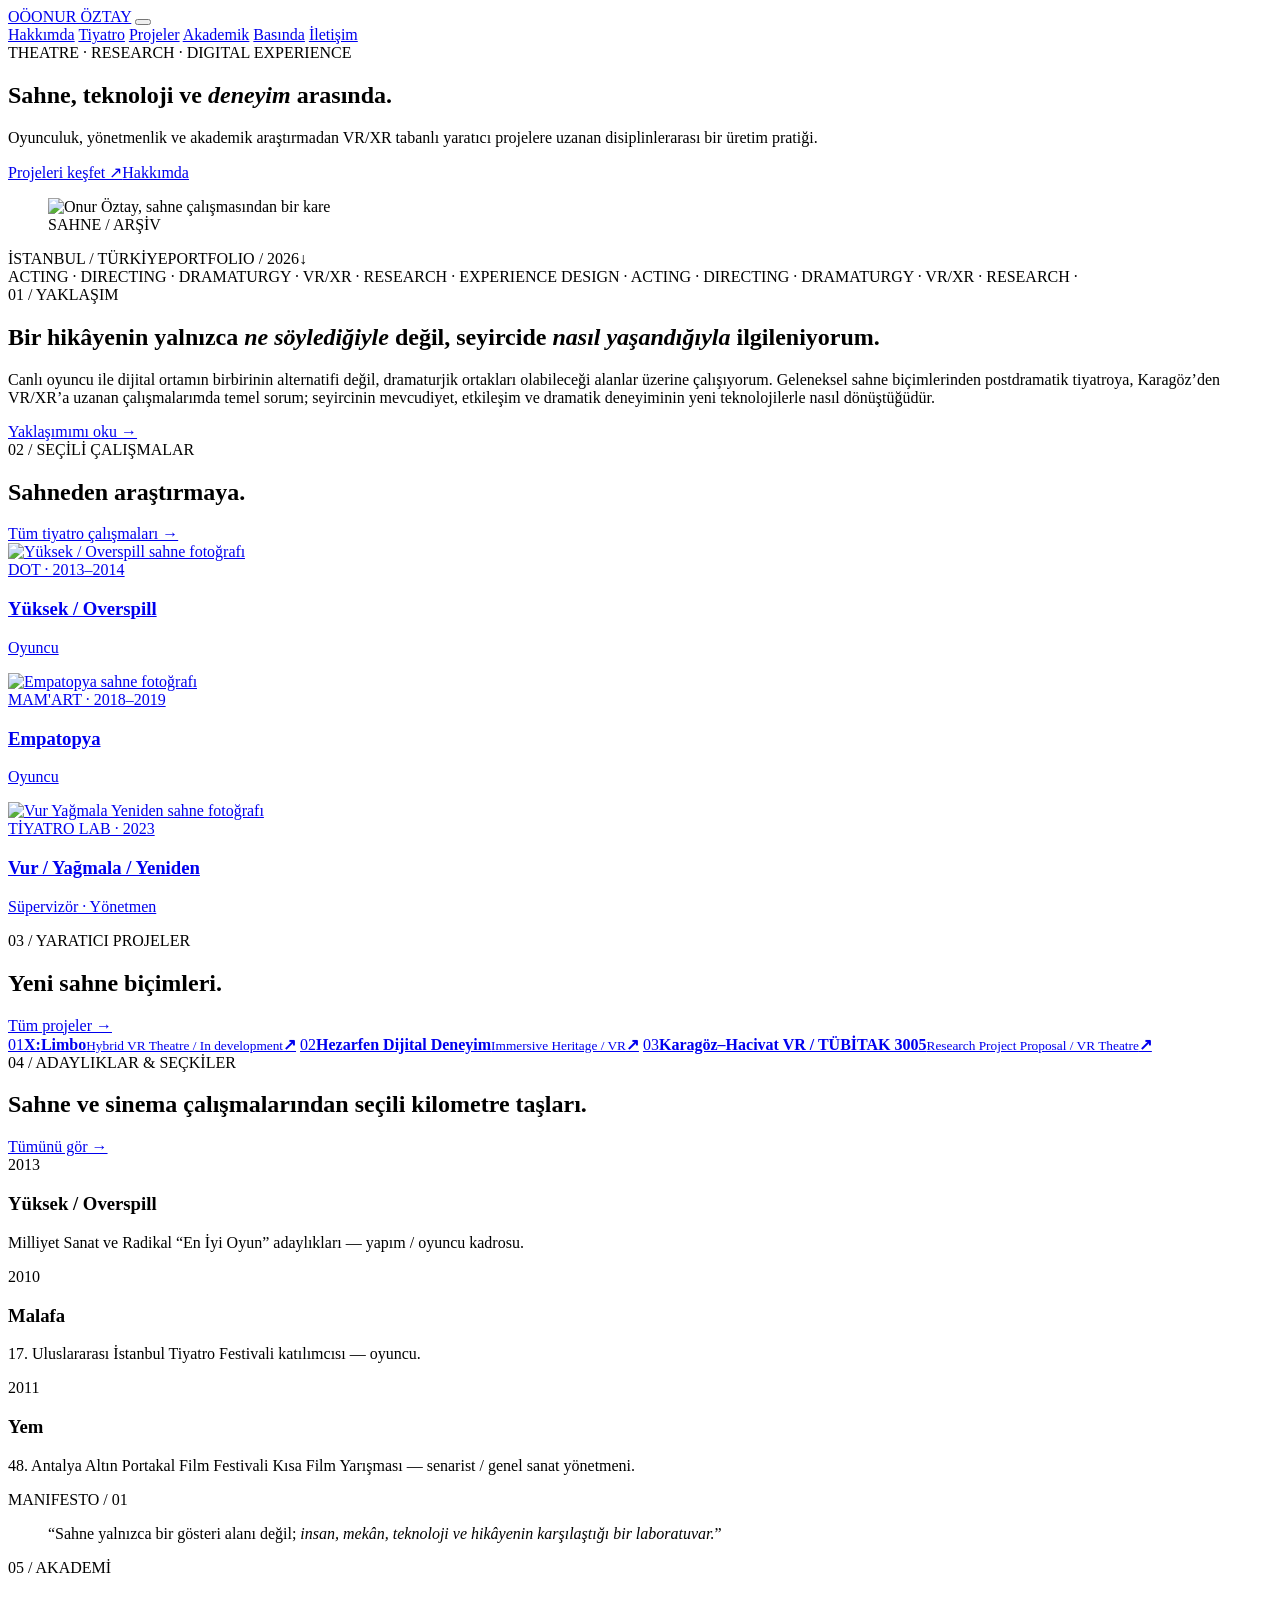
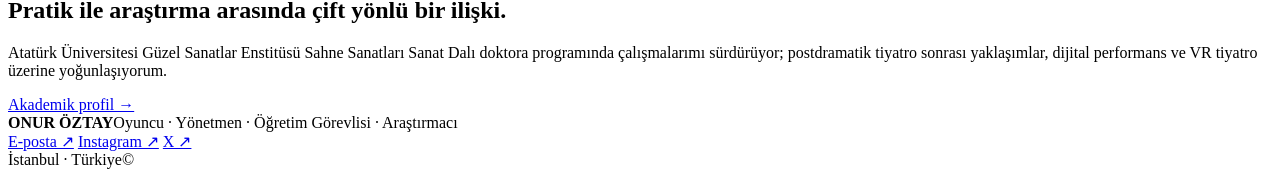
==== index.html @ 872f4f65 "Add files via upload" ====
<!doctype html>
<html lang="tr">
<head>
<meta charset="utf-8">
<meta name="viewport" content="width=device-width,initial-scale=1">
<meta name="theme-color" content="#11110f">
<meta name="author" content="Onur Öztay">
<link rel="icon" href="assets/favicon.svg" type="image/svg+xml">
<link rel="stylesheet" href="assets/styles.css">

<title>Onur Öztay | Tiyatro, Araştırma ve Dijital Deneyim</title>
<meta name="description" content="Oyuncu, yönetmen ve araştırmacı Onur Öztay’ın tiyatro, akademik araştırma, VR/XR ve dijital deneyim çalışmalarından oluşan kişisel portfolyosu.">

<link rel="canonical" href="https://onuroztay.com/">
<meta name="robots" content="index,follow,max-image-preview:large">
<meta property="og:title" content="Onur Öztay | Tiyatro, Araştırma ve Dijital Deneyim">
<meta property="og:description" content="Oyuncu, yönetmen ve araştırmacı Onur Öztay’ın tiyatro, akademik araştırma, VR/XR ve dijital deneyim çalışmalarından oluşan kişisel portfolyosu.">
<meta property="og:type" content="website">
<meta property="og:url" content="https://onuroztay.com/">
<meta property="og:site_name" content="Onur Öztay">
<meta property="og:locale" content="tr_TR">
<meta name="twitter:card" content="summary">
<meta name="twitter:title" content="Onur Öztay | Tiyatro, Araştırma ve Dijital Deneyim">
<meta name="twitter:description" content="Oyuncu, yönetmen ve araştırmacı Onur Öztay’ın tiyatro, akademik araştırma, VR/XR ve dijital deneyim çalışmalarından oluşan kişisel portfolyosu.">
<script type="application/ld+json">{"@context":"https://schema.org","@type":"Person","name":"Onur Öztay","url":"https://onuroztay.com/","jobTitle":["Oyuncu","Yönetmen","Öğretim Görevlisi","Araştırmacı"],"sameAs":["https://www.instagram.com/onur.oztay/","https://x.com/onuroztay"],"knowsAbout":["Tiyatro","Oyunculuk","Yönetmenlik","Dramaturji","VR/XR","Dijital deneyim","Performans araştırmaları"]}</script>
</head>
<body data-page="home">
<div class="noise" aria-hidden="true"></div>
<header class="site-header">
  <a class="brand" href="index.html"><span class="brand-disc">OÖ</span><span>ONUR ÖZTAY</span></a>
  <button class="menu-toggle" aria-label="Menüyü aç/kapat" aria-expanded="false"><span></span><span></span></button>
  <nav class="site-nav" aria-label="Ana menü">
    <a href="about.html">Hakkımda</a>
    <a href="theatre.html">Tiyatro</a>
    <a href="projects.html">Projeler</a>
    <a href="academic.html">Akademik</a>
    <a href="press.html">Basında</a>
    <a href="contact.html">İletişim</a>
  </nav>
</header>

<main>
<section class="hero hero-photo">
  <div class="hero-copy">
    <div class="eyebrow">THEATRE · RESEARCH · DIGITAL EXPERIENCE</div>
    <h1>Sahne, teknoloji ve <em>deneyim</em> arasında.</h1>
    <p class="lead">Oyunculuk, yönetmenlik ve akademik araştırmadan VR/XR tabanlı yaratıcı projelere uzanan disiplinlerarası bir üretim pratiği.</p>
    <div class="actions"><a class="button primary" href="projects.html">Projeleri keşfet ↗</a><a class="button ghost" href="about.html">Hakkımda</a></div>
  </div>
  <figure class="hero-portrait">
    <img src="assets/images/portrait-stage.jpg" alt="Onur Öztay, sahne çalışmasından bir kare">
    <figcaption>SAHNE / ARŞİV</figcaption>
  </figure>
  <div class="hero-foot"><span>İSTANBUL / TÜRKİYE</span><span>PORTFOLIO / 2026</span><span>↓</span></div>
</section>

<section class="ticker"><div>ACTING · DIRECTING · DRAMATURGY · VR/XR · RESEARCH · EXPERIENCE DESIGN · ACTING · DIRECTING · DRAMATURGY · VR/XR · RESEARCH ·</div></section>

<section class="section">
  <div class="section-index">01 / YAKLAŞIM</div>
  <div class="split">
    <h2>Bir hikâyenin yalnızca <em>ne söylediğiyle</em> değil, seyircide <em>nasıl yaşandığıyla</em> ilgileniyorum.</h2>
    <div class="copy">
      <p>Canlı oyuncu ile dijital ortamın birbirinin alternatifi değil, dramaturjik ortakları olabileceği alanlar üzerine çalışıyorum. Geleneksel sahne biçimlerinden postdramatik tiyatroya, Karagöz’den VR/XR’a uzanan çalışmalarımda temel sorum; seyircinin mevcudiyet, etkileşim ve dramatik deneyiminin yeni teknolojilerle nasıl dönüştüğüdür.</p>
      <a class="text-link" href="about.html#yaklasim">Yaklaşımımı oku →</a>
    </div>
  </div>
</section>

<section class="section dark-band">
  <div class="section-head">
    <div><span class="section-index">02 / SEÇİLİ ÇALIŞMALAR</span><h2>Sahneden araştırmaya.</h2></div>
    <a class="text-link" href="theatre.html">Tüm tiyatro çalışmaları →</a>
  </div>
  <div class="work-grid">
    <a class="work-card large" href="theatre.html#yuksek">
      <img src="assets/images/yuksek-stage.jpg" alt="Yüksek / Overspill sahne fotoğrafı">
      <div class="work-overlay"><span>DOT · 2013–2014</span><h3>Yüksek / Overspill</h3><p>Oyuncu</p></div>
    </a>
    <a class="work-card" href="theatre.html#empatopya">
      <img src="assets/images/empatopya-stage.jpg" alt="Empatopya sahne fotoğrafı">
      <div class="work-overlay"><span>MAM'ART · 2018–2019</span><h3>Empatopya</h3><p>Oyuncu</p></div>
    </a>
    <a class="work-card" href="theatre.html#yonetmenlik">
      <img src="assets/images/vur-yagmala.jpg" alt="Vur Yağmala Yeniden sahne fotoğrafı">
      <div class="work-overlay"><span>TİYATRO LAB · 2023</span><h3>Vur / Yağmala / Yeniden</h3><p>Süpervizör · Yönetmen</p></div>
    </a>
  </div>
</section>

<section class="section projects-preview">
  <div class="section-head">
    <div><span class="section-index">03 / YARATICI PROJELER</span><h2>Yeni sahne biçimleri.</h2></div>
    <a class="text-link" href="projects.html">Tüm projeler →</a>
  </div>
  <div class="project-strips">
    <a href="project.html?id=xlimbo"><span>01</span><strong>X:Limbo</strong><small>Hybrid VR Theatre / In development</small><b>↗</b></a>
    <a href="project.html?id=hezarfen"><span>02</span><strong>Hezarfen Dijital Deneyim</strong><small>Immersive Heritage / VR</small><b>↗</b></a>
    <a href="project.html?id=karagoz3005"><span>03</span><strong>Karagöz–Hacivat VR / TÜBİTAK 3005</strong><small>Research Project Proposal / VR Theatre</small><b>↗</b></a>
  </div>
</section>

<section class="section light">
  <div class="section-head">
    <div><span class="section-index">04 / ADAYLIKLAR & SEÇKİLER</span><h2>Sahne ve sinema çalışmalarından seçili kilometre taşları.</h2></div>
    <a class="text-link" href="theatre.html#adayliklar">Tümünü gör →</a>
  </div>
  <div class="milestone-grid">
    <article><span>2013</span><h3>Yüksek / Overspill</h3><p>Milliyet Sanat ve Radikal “En İyi Oyun” adaylıkları — yapım / oyuncu kadrosu.</p></article>
    <article><span>2010</span><h3>Malafa</h3><p>17. Uluslararası İstanbul Tiyatro Festivali katılımcısı — oyuncu.</p></article>
    <article><span>2011</span><h3>Yem</h3><p>48. Antalya Altın Portakal Film Festivali Kısa Film Yarışması — senarist / genel sanat yönetmeni.</p></article>
  </div>
</section>
<section class="statement"><span>MANIFESTO / 01</span><blockquote>“Sahne yalnızca bir gösteri alanı değil; <em>insan, mekân, teknoloji ve hikâyenin karşılaştığı bir laboratuvar.</em>”</blockquote></section>

<section class="section">
  <div class="section-index">05 / AKADEMİ</div>
  <div class="split">
    <h2>Pratik ile araştırma arasında çift yönlü bir ilişki.</h2>
    <div class="copy">
      <p>Atatürk Üniversitesi Güzel Sanatlar Enstitüsü Sahne Sanatları Sanat Dalı doktora programında çalışmalarımı sürdürüyor; postdramatik tiyatro sonrası yaklaşımlar, dijital performans ve VR tiyatro üzerine yoğunlaşıyorum.</p>
      <a class="text-link" href="academic.html">Akademik profil →</a>
    </div>
  </div>
</section>
</main>
<footer class="site-footer">
  <div><strong>ONUR ÖZTAY</strong><span>Oyuncu · Yönetmen · Öğretim Görevlisi · Araştırmacı</span></div>
  <div class="footer-social">
    <a href="mailto:onur.oztay@yahoo.com">E-posta ↗</a>
    <a href="https://www.instagram.com/onur.oztay" target="_blank" rel="noopener">Instagram ↗</a>
    <a href="https://x.com/onuroztay" target="_blank" rel="noopener">X ↗</a>
  </div>
  <div class="footer-meta"><span>İstanbul · Türkiye</span><span>© <span data-year></span></span></div>
</footer>
<script src="assets/app.js"></script>

</body></html>
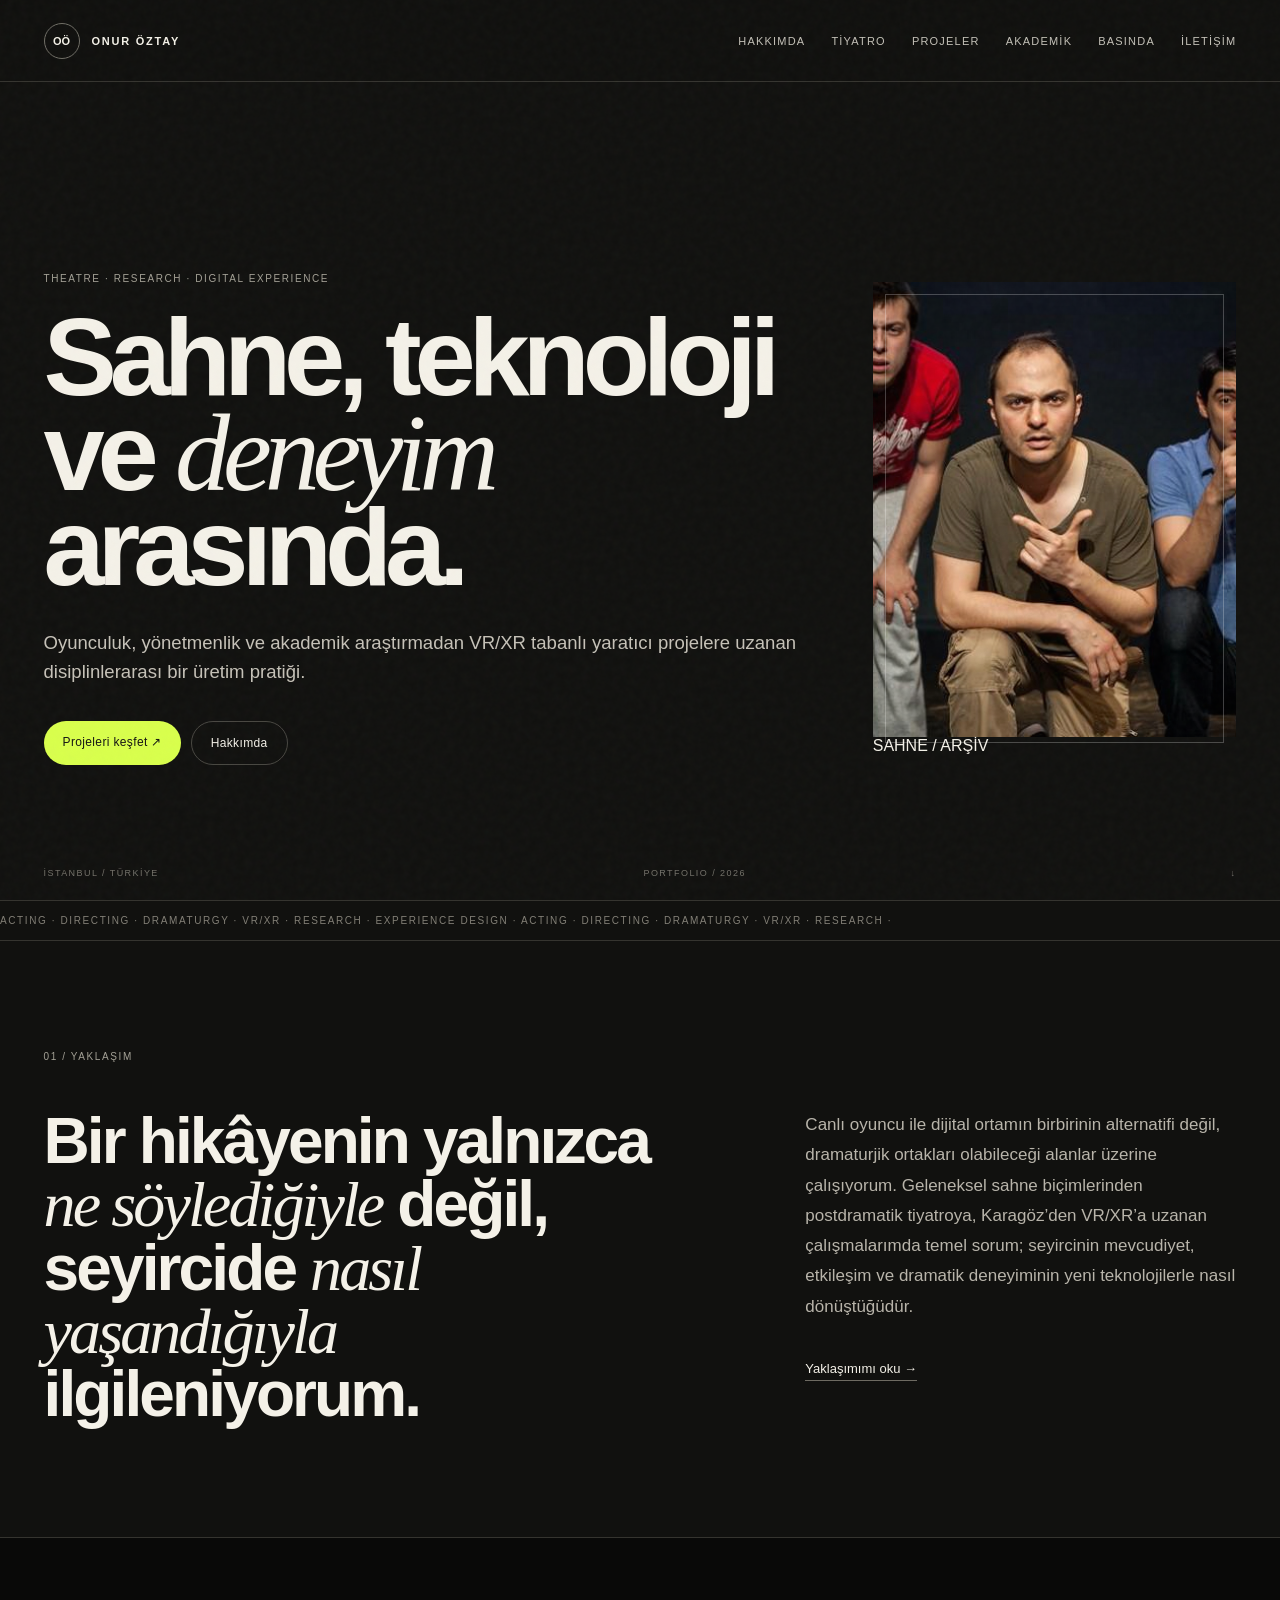
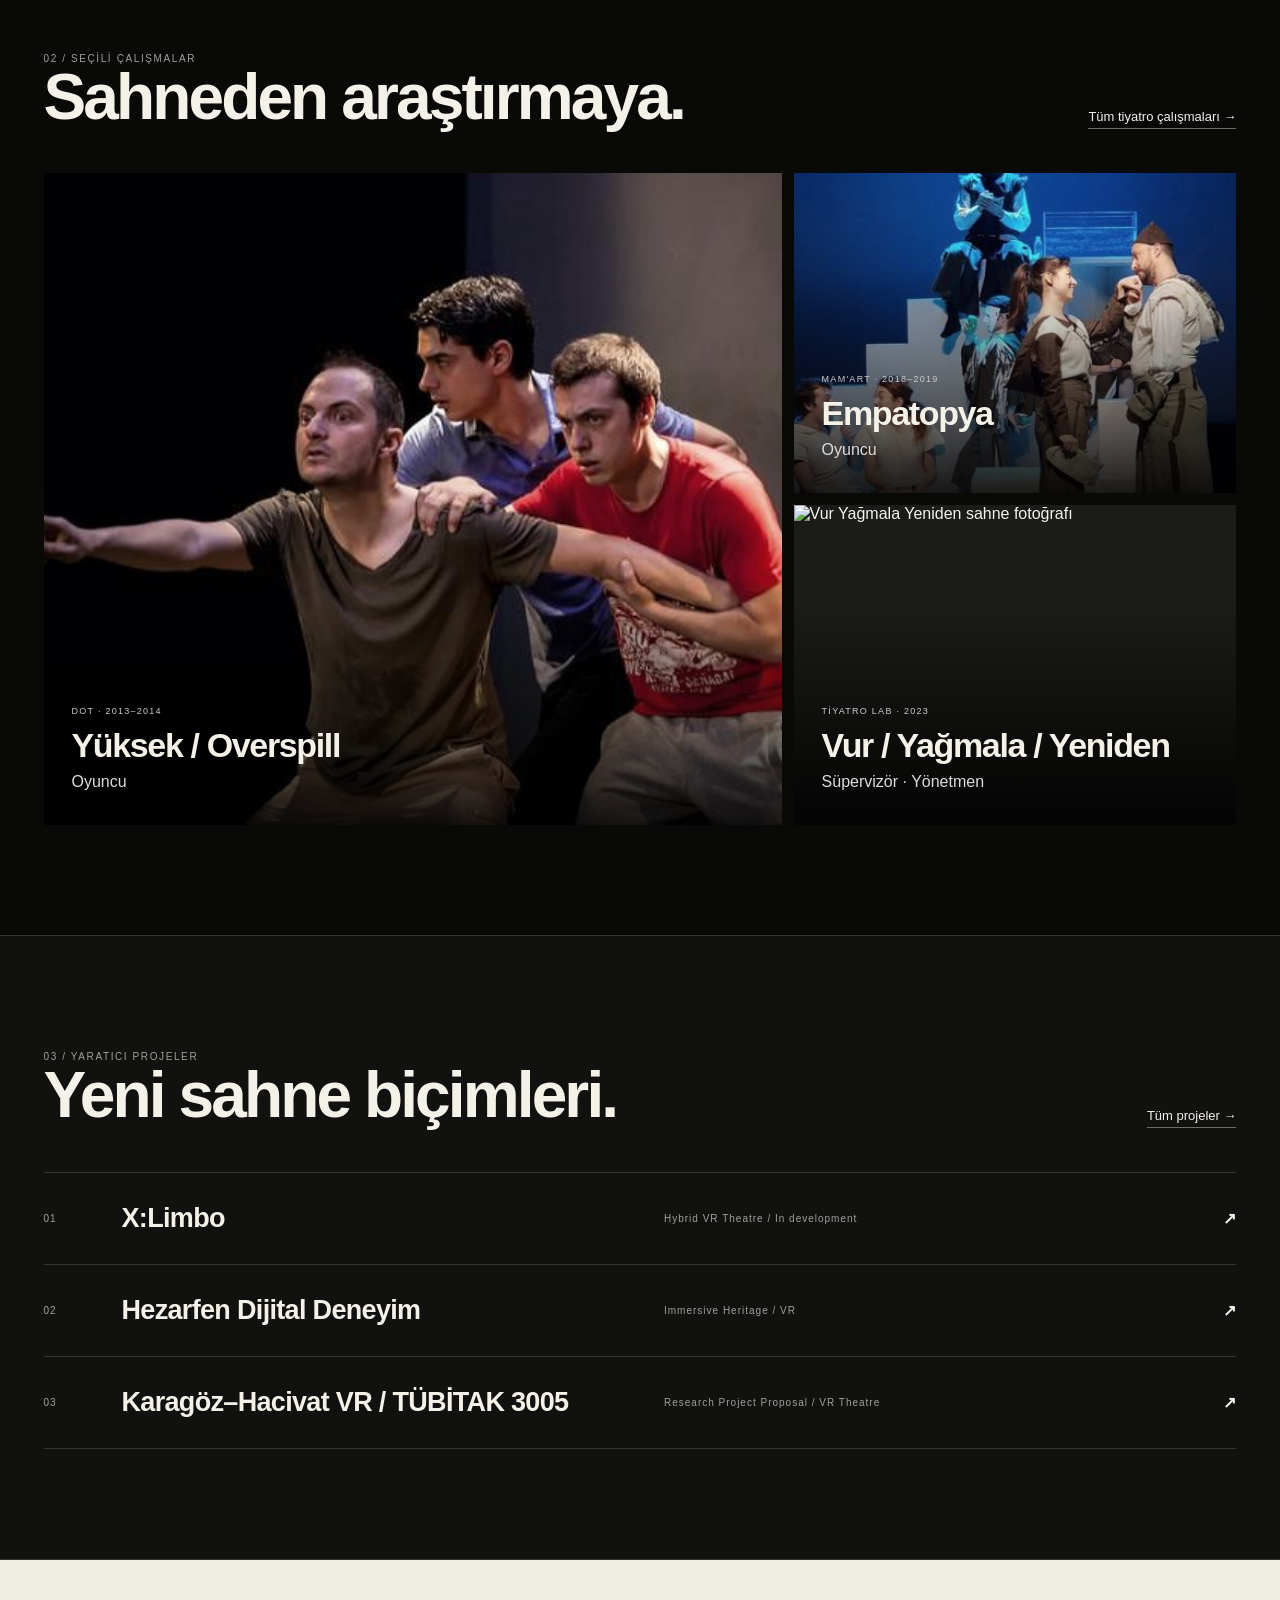
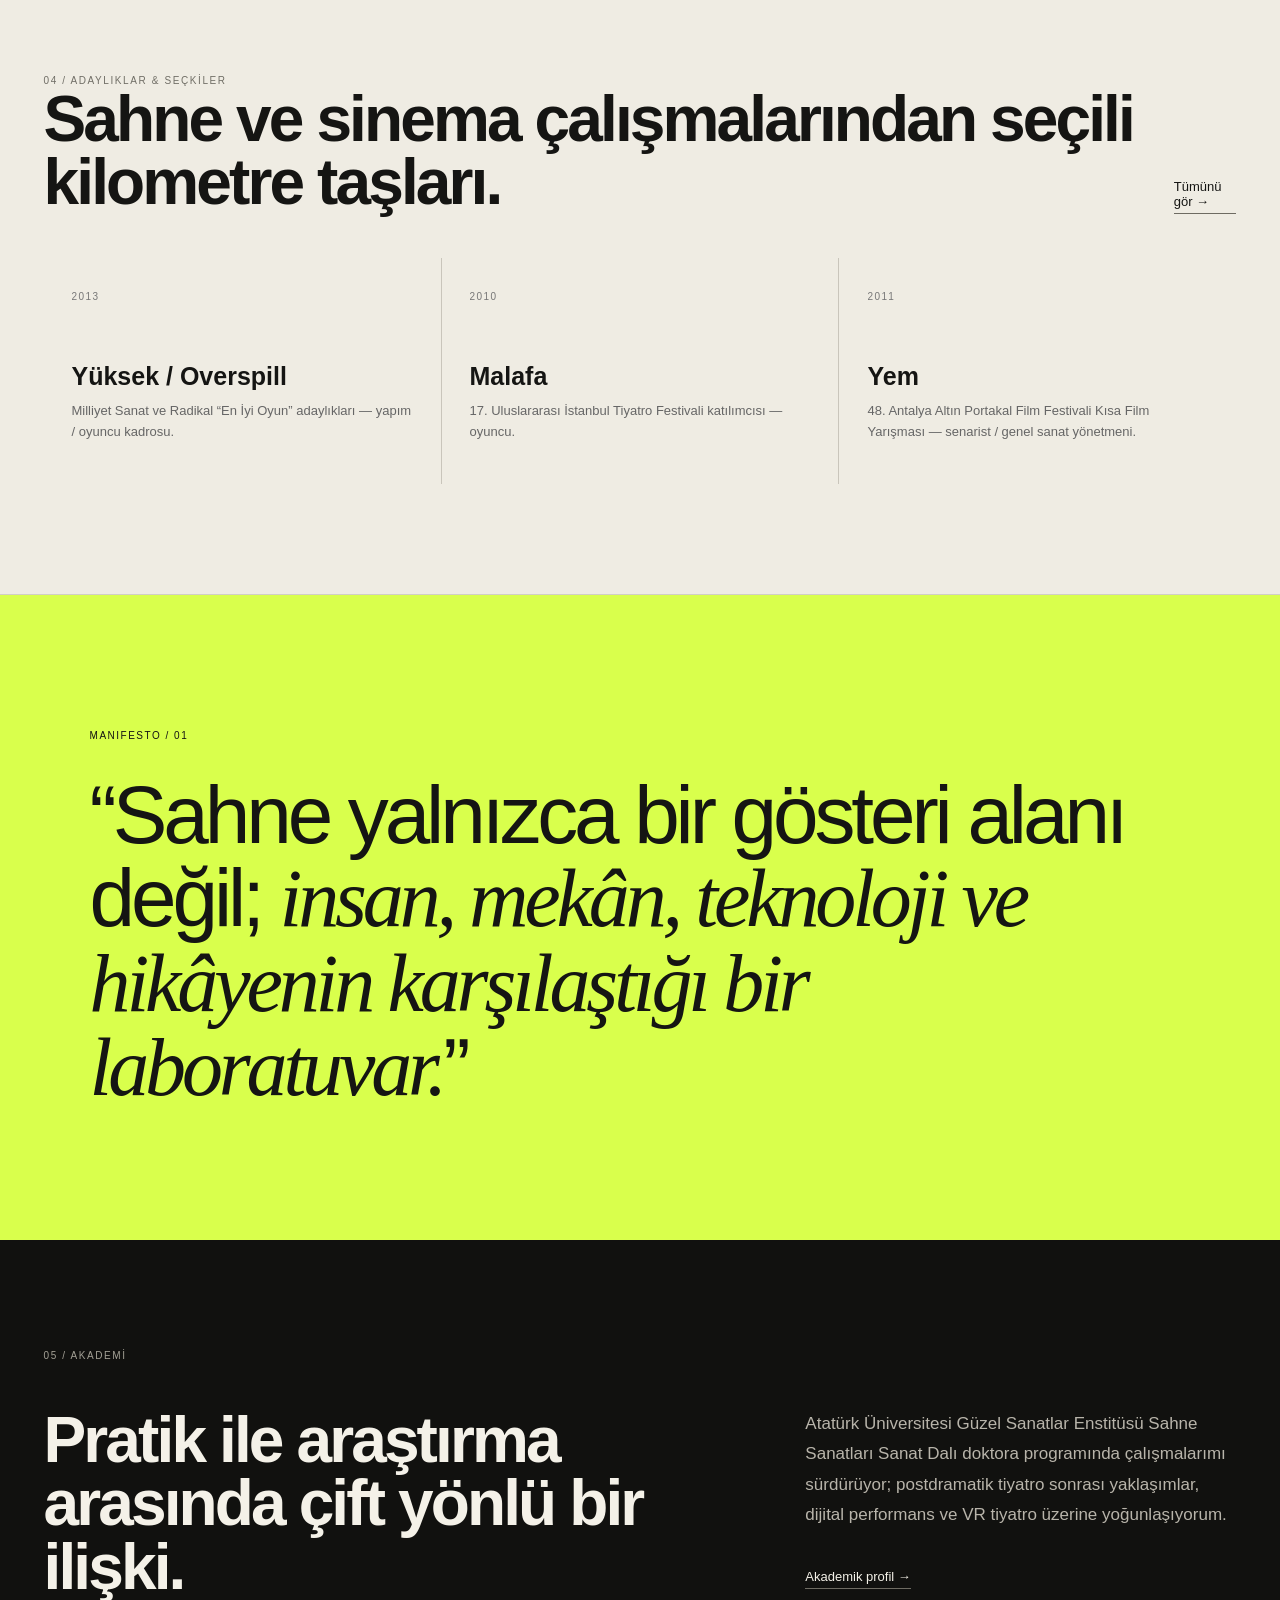
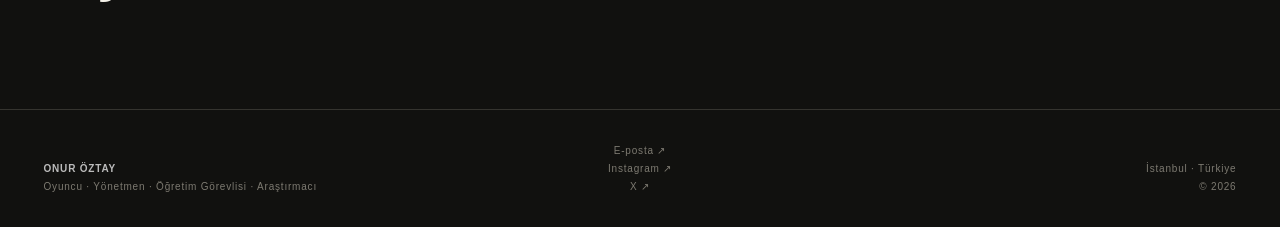
==== commit f6de2264: "Update index.html" ====
--- a/index.html
+++ b/index.html
@@ -5,8 +5,8 @@
 <meta name="viewport" content="width=device-width,initial-scale=1">
 <meta name="theme-color" content="#11110f">
 <meta name="author" content="Onur Öztay">
-<link rel="icon" href="assets/favicon.svg" type="image/svg+xml">
-<link rel="stylesheet" href="assets/styles.css">
+<link rel="icon" href="favicon.svg" type="image/svg+xml">
+<link rel="stylesheet" href="styles.css">
 
 <title>Onur Öztay | Tiyatro, Araştırma ve Dijital Deneyim</title>
 <meta name="description" content="Oyuncu, yönetmen ve araştırmacı Onur Öztay’ın tiyatro, akademik araştırma, VR/XR ve dijital deneyim çalışmalarından oluşan kişisel portfolyosu.">
@@ -48,7 +48,7 @@
     <div class="actions"><a class="button primary" href="projects.html">Projeleri keşfet ↗</a><a class="button ghost" href="about.html">Hakkımda</a></div>
   </div>
   <figure class="hero-portrait">
-    <img src="assets/images/portrait-stage.jpg" alt="Onur Öztay, sahne çalışmasından bir kare">
+<img src="portrait-stage.jpg"
     <figcaption>SAHNE / ARŞİV</figcaption>
   </figure>
   <div class="hero-foot"><span>İSTANBUL / TÜRKİYE</span><span>PORTFOLIO / 2026</span><span>↓</span></div>
@@ -74,11 +74,11 @@
   </div>
   <div class="work-grid">
     <a class="work-card large" href="theatre.html#yuksek">
-      <img src="assets/images/yuksek-stage.jpg" alt="Yüksek / Overspill sahne fotoğrafı">
+      <img src="yuksek-stage.jpg" alt="Yüksek / Overspill sahne fotoğrafı">
       <div class="work-overlay"><span>DOT · 2013–2014</span><h3>Yüksek / Overspill</h3><p>Oyuncu</p></div>
     </a>
     <a class="work-card" href="theatre.html#empatopya">
-      <img src="assets/images/empatopya-stage.jpg" alt="Empatopya sahne fotoğrafı">
+      <img src="empatopya-stage.jpg" alt="Empatopya sahne fotoğrafı">
       <div class="work-overlay"><span>MAM'ART · 2018–2019</span><h3>Empatopya</h3><p>Oyuncu</p></div>
     </a>
     <a class="work-card" href="theatre.html#yonetmenlik">
@@ -133,6 +133,6 @@
   </div>
   <div class="footer-meta"><span>İstanbul · Türkiye</span><span>© <span data-year></span></span></div>
 </footer>
-<script src="assets/app.js"></script>
+<script src="app.js"></script>
 
-</body></html>+</body></html>
--- a/styles.css
+++ b/styles.css
@@ -0,0 +1,68 @@
+
+:root{--bg:#11110f;--paper:#efece3;--text:#f4f1e8;--ink:#151513;--muted:#a3a095;--line:#35342f;--accent:#d9ff4c;--max:1500px}
+*{box-sizing:border-box}html{scroll-behavior:smooth}body{margin:0;background:var(--bg);color:var(--text);font-family:Arial,Helvetica,sans-serif;font-size:16px}a{color:inherit;text-decoration:none}img{display:block;max-width:100%}
+.noise{position:fixed;inset:0;pointer-events:none;z-index:100;opacity:.03;background-image:url("data:image/svg+xml,%3Csvg viewBox='0 0 150 150' xmlns='http://www.w3.org/2000/svg'%3E%3Cfilter id='n'%3E%3CfeTurbulence type='fractalNoise' baseFrequency='.8' numOctaves='3'/%3E%3C/filter%3E%3Crect width='100%25' height='100%25' filter='url(%23n)'/%3E%3C/svg%3E")}
+.site-header{height:82px;display:flex;align-items:center;justify-content:space-between;padding:0 3.4vw;border-bottom:1px solid var(--line);position:sticky;top:0;background:rgba(17,17,15,.93);backdrop-filter:blur(15px);z-index:50}
+.brand{display:flex;align-items:center;gap:12px;font-size:11px;letter-spacing:.16em;font-weight:bold}.brand-disc{width:36px;height:36px;border:1px solid #706e66;border-radius:50%;display:grid;place-items:center;letter-spacing:0}
+.site-nav{display:flex;gap:26px;font-size:11px;text-transform:uppercase;letter-spacing:.11em}.site-nav a{color:#c4c1b8}.site-nav a:hover{color:var(--accent)}
+.menu-toggle{display:none;background:none;border:0;width:42px}.menu-toggle span{height:1px;background:white;display:block;margin:7px}
+.hero{min-height:calc(100vh - 82px);padding:7vw 3.4vw 34px;position:relative}.hero-photo{display:grid;grid-template-columns:1.22fr .58fr;gap:5vw;align-items:center}.hero-copy{max-width:1000px}
+.eyebrow,.section-index,.pub-type{font-size:10px;letter-spacing:.16em;text-transform:uppercase;color:var(--muted)}
+h1,h2,h3,p{margin-top:0}.hero h1,.page-hero h1,.contact-hero h1{font-size:clamp(58px,8.6vw,142px);letter-spacing:-.065em;line-height:.86;margin:26px 0 34px;font-weight:600}em{font-family:Georgia,serif;font-weight:400}
+.lead{font-size:clamp(17px,1.45vw,23px);line-height:1.55;color:#c6c2b8;max-width:760px}
+.actions{display:flex;gap:10px;margin-top:34px}.button{padding:14px 19px;border-radius:999px;font-size:12px;letter-spacing:.03em}.primary{background:var(--accent);color:var(--ink)}.ghost{border:1px solid #484741}
+.hero-portrait{margin:0;position:relative}.hero-portrait img{width:100%;aspect-ratio:4/5;object-fit:cover;object-position:center}.hero-portrait:after{content:"";position:absolute;inset:12px;border:1px solid rgba(255,255,255,.24)}.hero-portrait figcaption{font-size:9px;letter-spacing:.15em;margin-top:10px;color:var(--muted)}
+.hero-foot{position:absolute;left:3.4vw;right:3.4vw;bottom:22px;display:flex;justify-content:space-between;font-size:9px;letter-spacing:.16em;color:#737169}
+.ticker{overflow:hidden;border-top:1px solid var(--line);border-bottom:1px solid var(--line);white-space:nowrap;padding:14px 0;font-size:10px;letter-spacing:.16em;color:#827f76}.ticker div{width:max-content;animation:marquee 34s linear infinite}@keyframes marquee{to{transform:translateX(-50%)}}
+.section{padding:110px 3.4vw;border-bottom:1px solid var(--line)}.section>*{max-width:var(--max);margin-left:auto;margin-right:auto}.split{display:grid;grid-template-columns:1.08fr .72fr;gap:9vw;margin-top:48px}.split h2,.section-head h2{font-size:clamp(40px,5vw,76px);line-height:.99;letter-spacing:-.045em;margin:0}.copy p{font-size:17px;line-height:1.78;color:#b8b4aa}.text-link{display:inline-block;margin-top:22px;border-bottom:1px solid #6e6b62;padding-bottom:4px;font-size:13px}
+.section-head{display:flex;justify-content:space-between;align-items:end;margin-bottom:44px}.dark-band{background:#090908}.light{background:var(--paper);color:var(--ink);border-color:#d1cec4}.light .section-index{color:#706e66}.light p{color:#545249}
+.work-grid{display:grid;grid-template-columns:1.25fr .75fr;grid-template-rows:320px 320px;gap:12px}.work-card{position:relative;overflow:hidden;background:#1b1b18}.work-card.large{grid-row:1/3}.work-card img{width:100%;height:100%;object-fit:cover;filter:saturate(.8);transition:.45s}.work-card:hover img{transform:scale(1.025);filter:saturate(1)}.work-overlay{position:absolute;inset:auto 0 0;padding:34px 28px;background:linear-gradient(transparent,rgba(0,0,0,.88));padding-top:100px}.work-overlay span{font-size:9px;letter-spacing:.14em;color:#ccc}.work-overlay h3{font-size:34px;letter-spacing:-.04em;margin:8px 0}.work-overlay p{margin:0;color:#ddd}
+.project-strips{border-top:1px solid var(--line)}.project-strips a{display:grid;grid-template-columns:60px 1fr 1fr 30px;align-items:center;gap:18px;padding:30px 0;border-bottom:1px solid var(--line);transition:.2s}.project-strips a:hover{padding-left:12px;color:var(--accent)}.project-strips span,.project-strips small{font-size:10px;color:var(--muted);letter-spacing:.1em}.project-strips strong{font-size:27px;letter-spacing:-.025em}.project-strips b{text-align:right}
+.statement{padding:130px 7vw;background:var(--accent);color:var(--ink)}.statement>span{font-size:10px;letter-spacing:.15em}.statement blockquote{font-size:clamp(42px,6.4vw,96px);letter-spacing:-.05em;line-height:1.02;margin:30px 0 0;max-width:1500px}
+.page-hero,.contact-hero{padding:130px 3.4vw 90px;border-bottom:1px solid var(--line)}.page-hero.compact{padding-bottom:75px}.page-hero h1,.contact-hero h1{max-width:1400px}.page-hero .lead,.contact-hero .lead{max-width:850px}
+.bio-layout{display:grid;grid-template-columns:.72fr 1.28fr;gap:7vw}.bio-photo{margin:0}.bio-photo img{width:100%;aspect-ratio:4/5;object-fit:cover}.bio-photo figcaption{font-size:9px;letter-spacing:.13em;color:var(--muted);margin-top:10px}.bio-text{max-width:820px}.bio-text p{font-size:17px;line-height:1.8;color:#bbb7ad}.bio-text .lead{font-size:25px;color:#e7e3d9}
+.timeline article{display:grid;grid-template-columns:170px 1fr;gap:25px;padding:28px 0;border-top:1px solid #cbc7bd}.timeline article:last-child{border-bottom:1px solid #cbc7bd}.timeline time{font-size:10px;letter-spacing:.12em;color:#6b685f;text-transform:uppercase}.timeline h3{font-size:27px;margin-bottom:6px}.timeline p{margin:0}
+.pill-grid{display:flex;flex-wrap:wrap;gap:10px;margin-top:42px}.pill-grid span,.tags span{border:1px solid #42413c;border-radius:999px;padding:10px 13px;font-size:11px}
+.feature-grid{display:grid;grid-template-columns:.82fr 1.18fr;gap:5vw;align-items:center}.feature-grid.reverse{grid-template-columns:1.18fr .82fr}.feature-grid img{width:100%;max-height:680px;object-fit:cover}.feature-grid h2{font-size:clamp(48px,6vw,86px);letter-spacing:-.05em;margin:24px 0}.feature-grid p{line-height:1.75;color:#b9b5ac}.tags{display:flex;gap:8px;flex-wrap:wrap;margin-top:28px}
+.credit-list article{display:grid;grid-template-columns:160px 1fr;padding:23px 0;border-top:1px solid #cbc7bd}.credit-list article:last-child{border-bottom:1px solid #cbc7bd}.credit-list time{font-size:10px;letter-spacing:.12em;color:#6d6a62}.credit-list h3{font-size:25px;margin:0 0 6px}.credit-list p{margin:0;color:#656259}.compact-list article{border-color:var(--line)}.compact-list time{color:var(--muted)}.compact-list p{color:#aaa}
+.gallery-row{display:grid;grid-template-columns:1fr 1fr 1fr;gap:12px;margin:46px 0}.gallery-row figure{margin:0}.gallery-row img{height:300px;width:100%;object-fit:cover}.gallery-row figcaption{font-size:10px;color:var(--muted);margin-top:9px}
+.media-grid{display:grid;grid-template-columns:1fr 1fr;gap:12px}.media-grid figure{margin:0;background:#151512}.media-grid img{width:100%;height:420px;object-fit:cover}.media-grid figcaption{padding:17px;display:flex;justify-content:space-between;gap:30px}.media-grid figcaption span{color:#999;font-size:12px}.mini-credits{display:grid;grid-template-columns:repeat(3,1fr);gap:1px;background:var(--line);margin-top:28px}.mini-credits span{background:#090908;padding:18px;font-size:12px;color:#aaa}
+.project-cards{display:grid;grid-template-columns:1fr 1fr;gap:1px;background:var(--line)}.project-card{background:var(--bg);padding:18px;display:grid;grid-template-columns:1fr;gap:25px}.project-card h2{font-size:clamp(32px,4vw,59px);letter-spacing:-.045em;margin:10px 0}.project-card p{color:#aaa;line-height:1.65}.project-card small{font-size:9px;letter-spacing:.13em;color:var(--muted)}.project-art{height:420px;position:relative;overflow:hidden;border:1px solid #31312c;background:#181815}.project-art>span{position:absolute;left:18px;top:18px;font-size:9px;letter-spacing:.15em;color:#bbb;z-index:2}.project-art i,.project-art:before,.project-art:after{content:"";position:absolute}
+.project-art.xlimbo{background:radial-gradient(circle at 35% 40%,#38451d 0,transparent 28%),#10110e}.xlimbo i{width:280px;height:280px;border:1px solid #718b37;border-radius:50%;left:20%;top:18%;box-shadow:0 0 80px rgba(217,255,76,.12)}
+.project-art.hezarfen{background:linear-gradient(#1b3038,#0c1011)}.hezarfen i{width:60%;height:1px;background:var(--accent);left:25%;top:42%;transform:rotate(-8deg);box-shadow:0 0 15px var(--accent)}.hezarfen:after{left:13%;bottom:0;width:80px;height:66%;background:#263b43;clip-path:polygon(25% 0,75% 0,100% 100%,0 100%)}
+.project-art.karagoz{background:radial-gradient(circle,#46311c,#130e08)}.karagoz:before,.karagoz:after{bottom:0;background:#030303;border-radius:45% 45% 0 0}.karagoz:before{left:27%;width:95px;height:62%;transform:rotate(8deg)}.karagoz:after{right:27%;width:82px;height:54%;transform:rotate(-8deg)}
+.project-art.mahalle{background:linear-gradient(145deg,#25251f,#10100e)}.mahalle i{left:8%;right:8%;bottom:10%;height:58%;background:repeating-linear-gradient(90deg,#404035 0 38px,#1c1c19 38px 57px);clip-path:polygon(0 20%,15% 3%,31% 30%,48% 0,63% 19%,78% 8%,91% 30%,100% 16%,100% 100%,0 100%)}
+.project-art.gs{background:radial-gradient(circle at 70% 30%,#5e2a19,transparent 30%),linear-gradient(135deg,#401a14,#160e0b)}.gs i{width:250px;height:250px;border:25px solid #c49623;border-radius:50%;left:28%;top:20%;box-shadow:0 0 0 16px #7d1d17 inset}
+.project-art.lab{background:linear-gradient(135deg,#0d0d0c,#272720)}.lab i{left:12%;right:12%;top:23%;bottom:12%;border:1px solid #69675e;box-shadow:80px 50px 0 -30px #20201c,-70px 90px 0 -40px #31312b}
+.project-detail-hero{min-height:78vh;padding:110px 3.4vw 70px;display:grid;grid-template-columns:1fr .78fr;gap:7vw;align-items:center;border-bottom:1px solid var(--line)}.project-detail-hero h1{font-size:clamp(60px,8vw,120px);letter-spacing:-.06em;line-height:.88;margin:26px 0}.back-link{display:block;font-size:11px;color:#888;margin-bottom:45px}.detail-art{height:560px}.project-detail-grid{display:grid;grid-template-columns:.85fr 1fr;gap:8vw}.project-detail-grid h2{font-size:clamp(40px,5vw,72px);line-height:1;letter-spacing:-.04em;margin-top:30px}.big-note{font-size:clamp(27px,4vw,54px);line-height:1.2;max-width:1100px}
+.publication{max-width:1050px!important;border-top:1px solid currentColor;padding:35px 0}.publication h3{font-family:Georgia,serif;font-size:clamp(27px,3.5vw,48px);font-weight:400;line-height:1.22;margin:18px 0}.publication p{line-height:1.7;color:#656159}.section:not(.light) .publication p{color:#aaa}.research-grid{display:grid;grid-template-columns:repeat(5,1fr);gap:1px;background:var(--line);margin-top:40px}.research-grid article{background:#090908;padding:28px;min-height:200px}.research-grid span{font-size:10px;color:#777}.research-grid h3{font-size:21px;margin-top:60px}
+.press-list{border-top:1px solid var(--line)}.press-list a{display:grid;grid-template-columns:180px 1.2fr 1fr 110px;gap:28px;align-items:center;padding:31px 0;border-bottom:1px solid var(--line)}.press-list a:hover h2{color:var(--accent)}.press-list span{font-size:9px;letter-spacing:.12em;color:var(--muted)}.press-list h2{font-size:26px;margin:0;transition:.2s}.press-list p{font-size:13px;color:#999;line-height:1.55;margin:0}.press-list b{font-size:11px;text-align:right}
+.contact-hero{min-height:66vh;display:flex;flex-direction:column;justify-content:center}.contact-cards{border-top:1px solid var(--line)}.contact-cards a{display:grid;grid-template-columns:180px 1fr 30px;align-items:center;padding:34px 0;border-bottom:1px solid var(--line)}.contact-cards span{font-size:9px;letter-spacing:.14em;color:var(--muted)}.contact-cards strong{font-size:clamp(25px,4vw,54px);font-weight:500;letter-spacing:-.03em}.contact-cards a:hover strong{color:var(--accent)}.privacy-note{font-size:11px;color:#777;margin-top:28px!important}
+.site-footer{padding:35px 3.4vw;display:grid;grid-template-columns:1fr 1fr 1fr;gap:25px;align-items:end;font-size:10px;color:#7d7a71;letter-spacing:.08em}.site-footer>div{display:flex;flex-direction:column;gap:7px}.site-footer strong{color:#bbb}.footer-social{align-items:center}.footer-meta{align-items:flex-end}
+@media(max-width:900px){
+.site-header{height:68px;padding:0 20px}.site-nav{display:none;position:absolute;top:68px;left:0;right:0;background:#11110f;padding:30px 20px;border-bottom:1px solid var(--line);flex-direction:column;gap:24px}.site-nav.open{display:flex}.menu-toggle{display:block}
+.hero{padding:70px 20px 34px}.hero-photo{grid-template-columns:1fr}.hero h1,.page-hero h1,.contact-hero h1{font-size:56px}.hero-portrait{max-width:80%;margin-left:auto}.hero-foot{left:20px;right:20px}
+.section{padding:75px 20px}.split,.bio-layout,.feature-grid,.feature-grid.reverse,.project-detail-grid,.project-detail-hero{grid-template-columns:1fr}.section-head{display:block}.section-head .text-link{margin-top:20px}
+.work-grid{grid-template-columns:1fr;grid-template-rows:390px 300px 300px}.work-card.large{grid-row:auto}
+.project-strips a{grid-template-columns:42px 1fr 25px}.project-strips small{display:none}
+.page-hero,.contact-hero{padding:90px 20px 65px}.gallery-row,.media-grid,.project-cards{grid-template-columns:1fr}.research-grid{grid-template-columns:1fr 1fr}.mini-credits{grid-template-columns:1fr}.press-list a{grid-template-columns:1fr;gap:10px}.press-list b{text-align:left}.contact-cards a{grid-template-columns:1fr 30px;gap:8px}.contact-cards span{grid-column:1/-1}.credit-list article,.timeline article{grid-template-columns:100px 1fr}.project-detail-hero{padding:75px 20px}.detail-art{height:360px}.site-footer{grid-template-columns:1fr}.footer-social,.footer-meta{align-items:flex-start}
+}
+@media(max-width:540px){.hero h1,.page-hero h1,.contact-hero h1{font-size:47px}.hero-portrait{max-width:100%}.actions{flex-wrap:wrap}.split h2,.section-head h2{font-size:39px}.statement{padding:85px 20px}.statement blockquote{font-size:40px}.research-grid{grid-template-columns:1fr}.credit-list article,.timeline article{grid-template-columns:1fr;gap:8px}.gallery-row img{height:230px}}
+@media(prefers-reduced-motion:reduce){html{scroll-behavior:auto}.ticker div{animation:none}*{transition:none!important}}
+
+/* V5 additions */
+.masters-grid{display:grid;grid-template-columns:repeat(5,1fr);gap:1px;background:#c9c5bb;margin-top:42px}
+.masters-grid span{background:var(--paper);padding:28px 20px;font-family:Georgia,serif;font-size:22px}
+.source-note,.archive-note{font-size:11px!important;line-height:1.6;color:#777!important;margin-top:24px!important;max-width:900px!important}
+.milestone-grid{display:grid;grid-template-columns:repeat(3,1fr);gap:1px;background:#c9c5bb}
+.milestone-grid article{background:var(--paper);padding:28px;min-height:220px}
+.milestone-grid span{font-size:10px;letter-spacing:.14em;color:#777}
+.milestone-grid h3{font-size:25px;margin:58px 0 10px}
+.milestone-grid p{font-size:13px;line-height:1.6;color:#666}
+.award-list{border-top:1px solid #cbc7bd}
+.award-list article{display:grid;grid-template-columns:150px 1fr;gap:24px;padding:27px 0;border-bottom:1px solid #cbc7bd}
+.award-list time{font-size:10px;letter-spacing:.13em;color:#6b685f}
+.award-list h3{font-size:26px;margin-bottom:7px}
+.award-list p{margin:0;color:#656259;line-height:1.6}
+@media(max-width:900px){.masters-grid{grid-template-columns:1fr 1fr}.milestone-grid{grid-template-columns:1fr}}
+@media(max-width:540px){.masters-grid{grid-template-columns:1fr}.award-list article{grid-template-columns:1fr;gap:8px}}
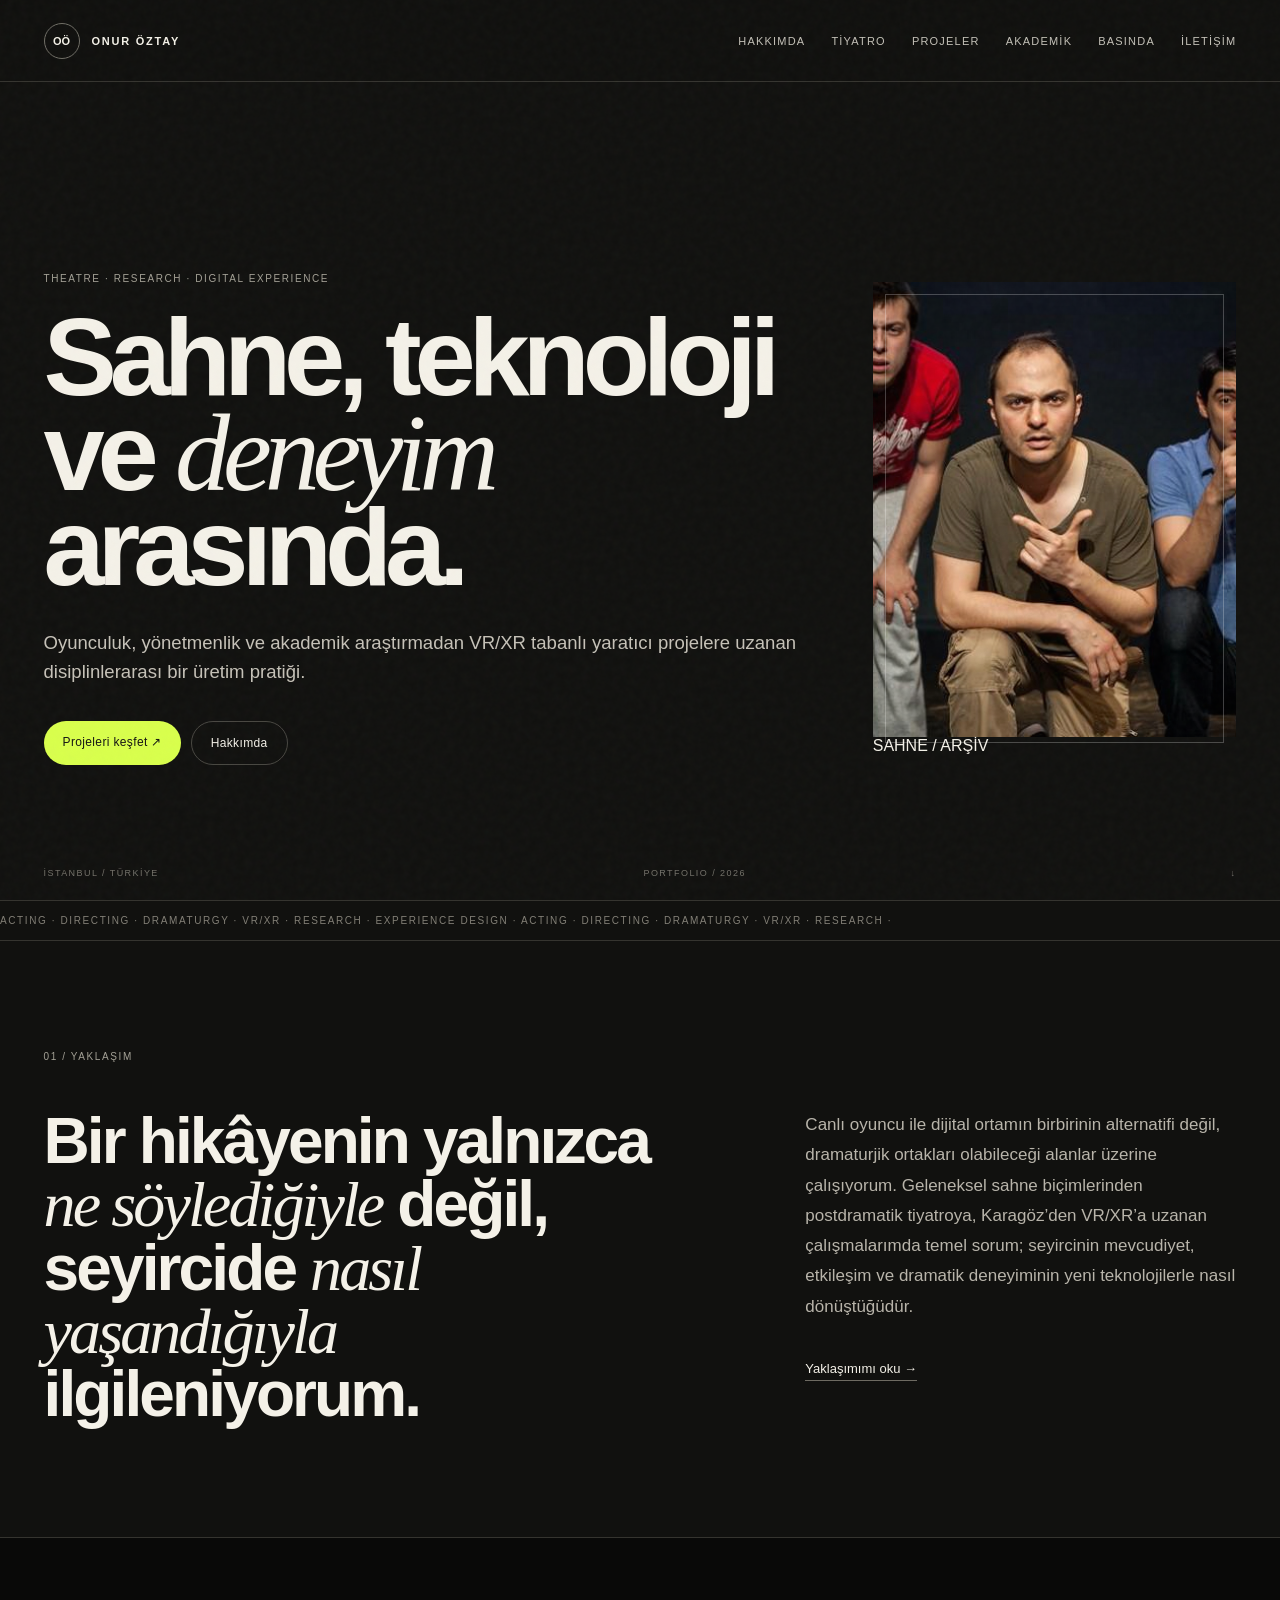
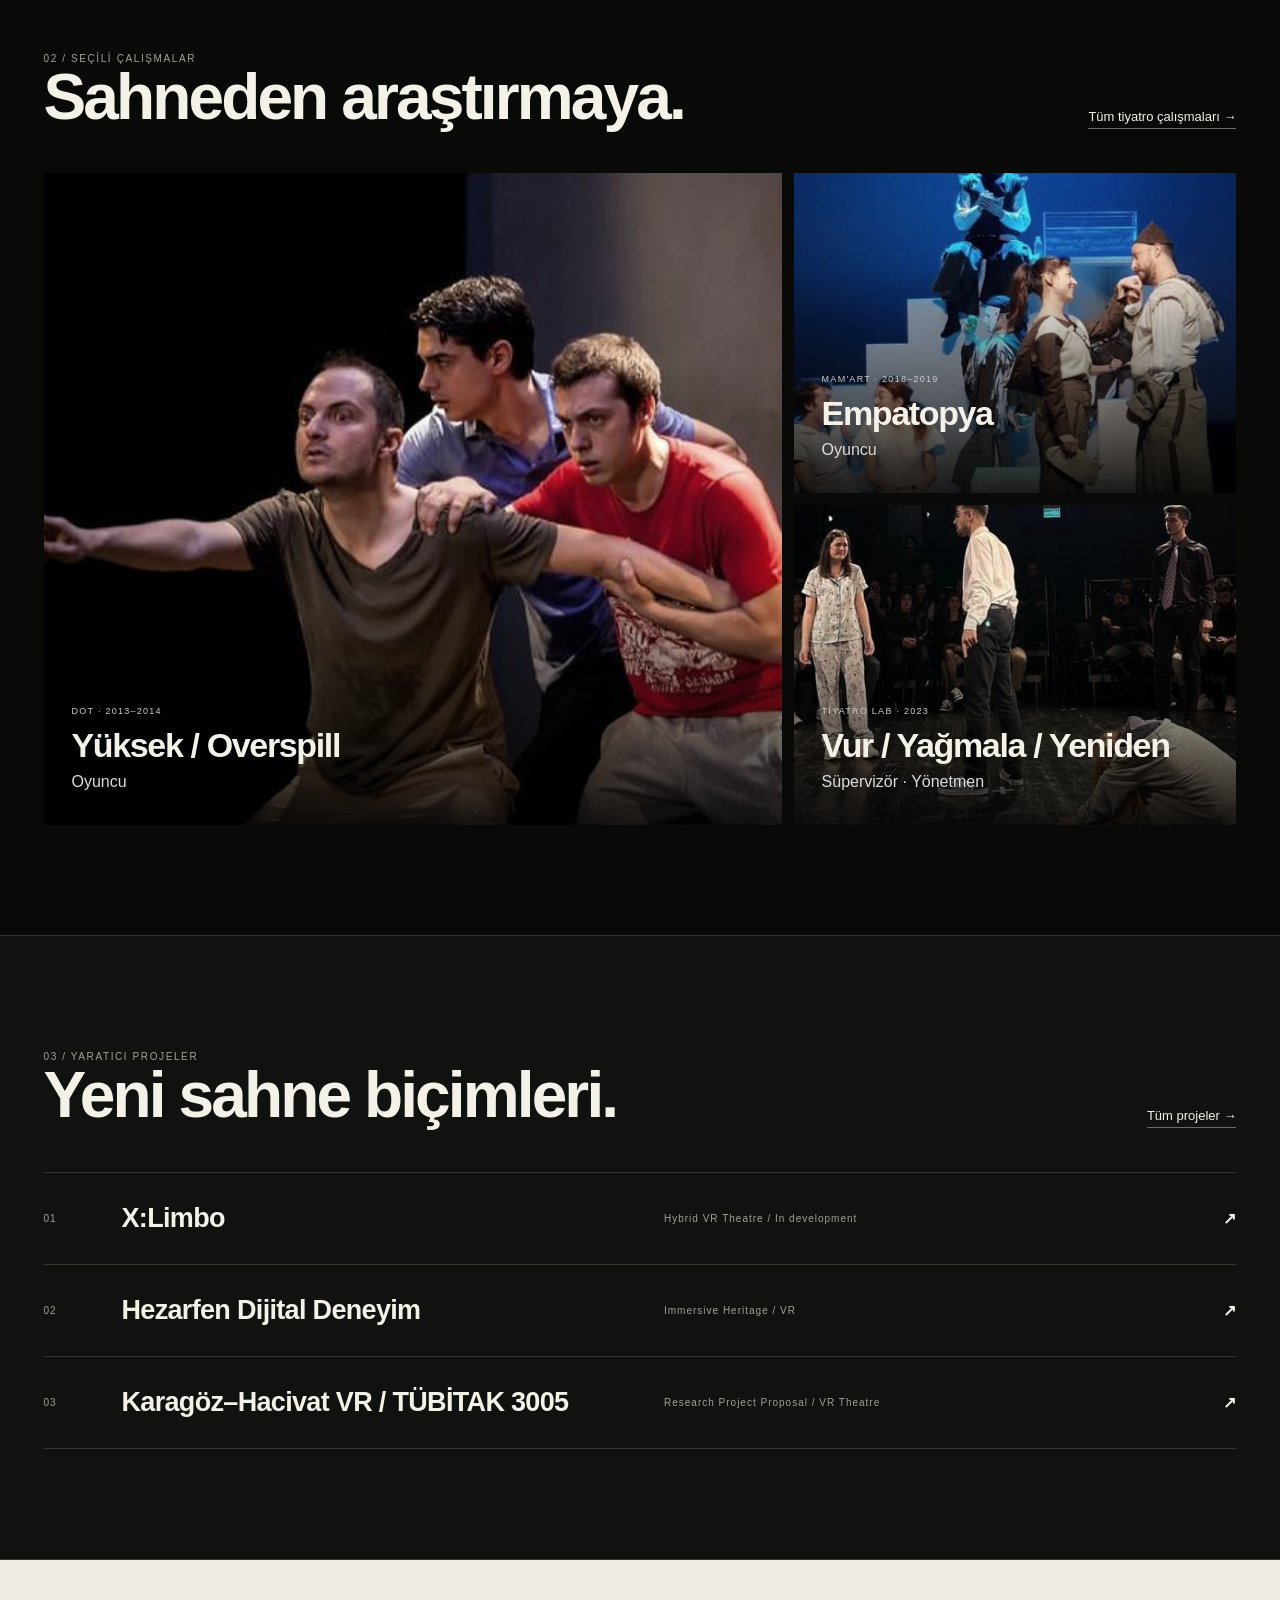
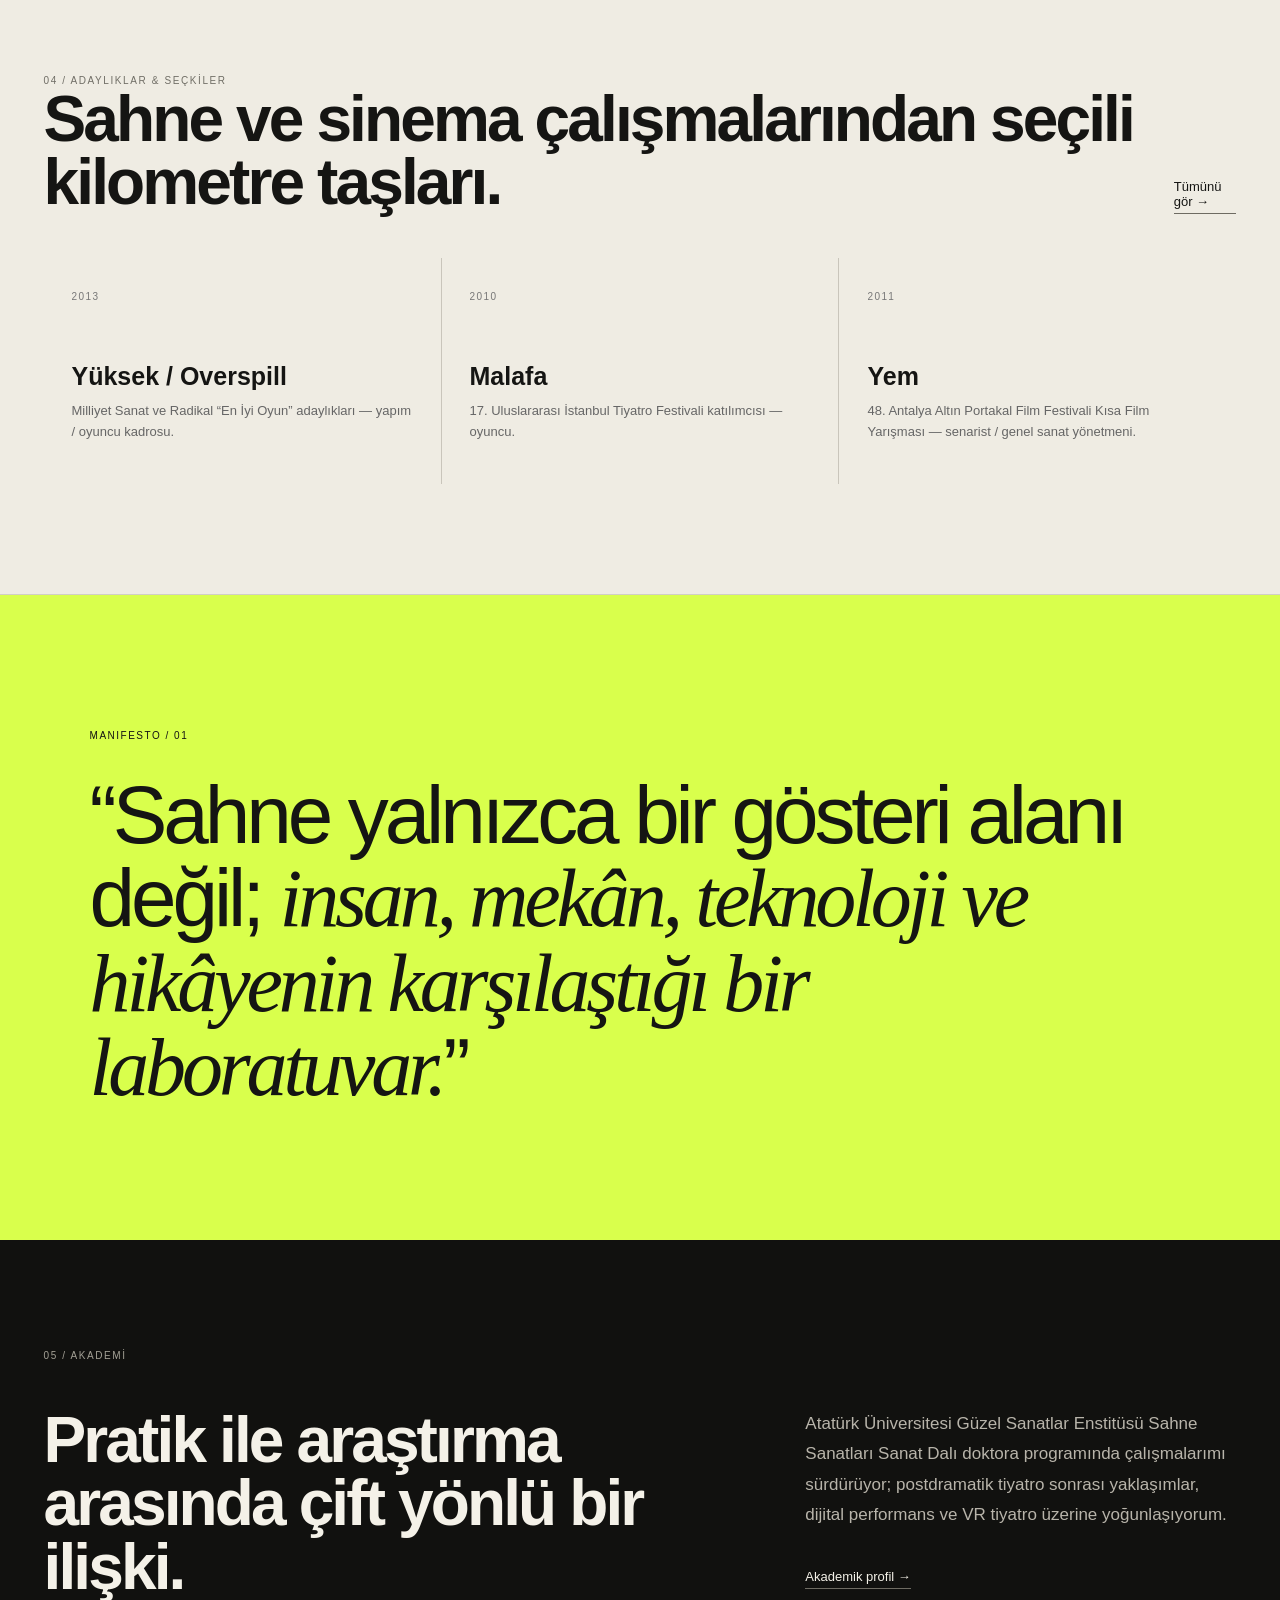
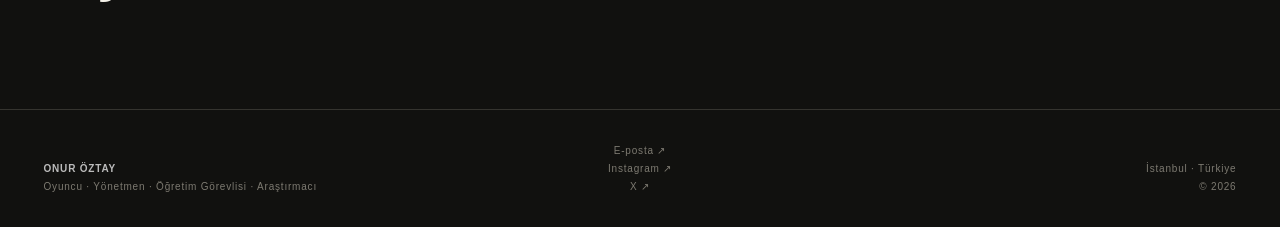
==== commit 006607c0: "Update index.html" ====
--- a/index.html
+++ b/index.html
@@ -82,7 +82,7 @@
       <div class="work-overlay"><span>MAM'ART · 2018–2019</span><h3>Empatopya</h3><p>Oyuncu</p></div>
     </a>
     <a class="work-card" href="theatre.html#yonetmenlik">
-      <img src="assets/images/vur-yagmala.jpg" alt="Vur Yağmala Yeniden sahne fotoğrafı">
+<img src="vur-yagmala.jpg" alt="Vur Yağmala Yeniden sahne fotoğrafı">
       <div class="work-overlay"><span>TİYATRO LAB · 2023</span><h3>Vur / Yağmala / Yeniden</h3><p>Süpervizör · Yönetmen</p></div>
     </a>
   </div>
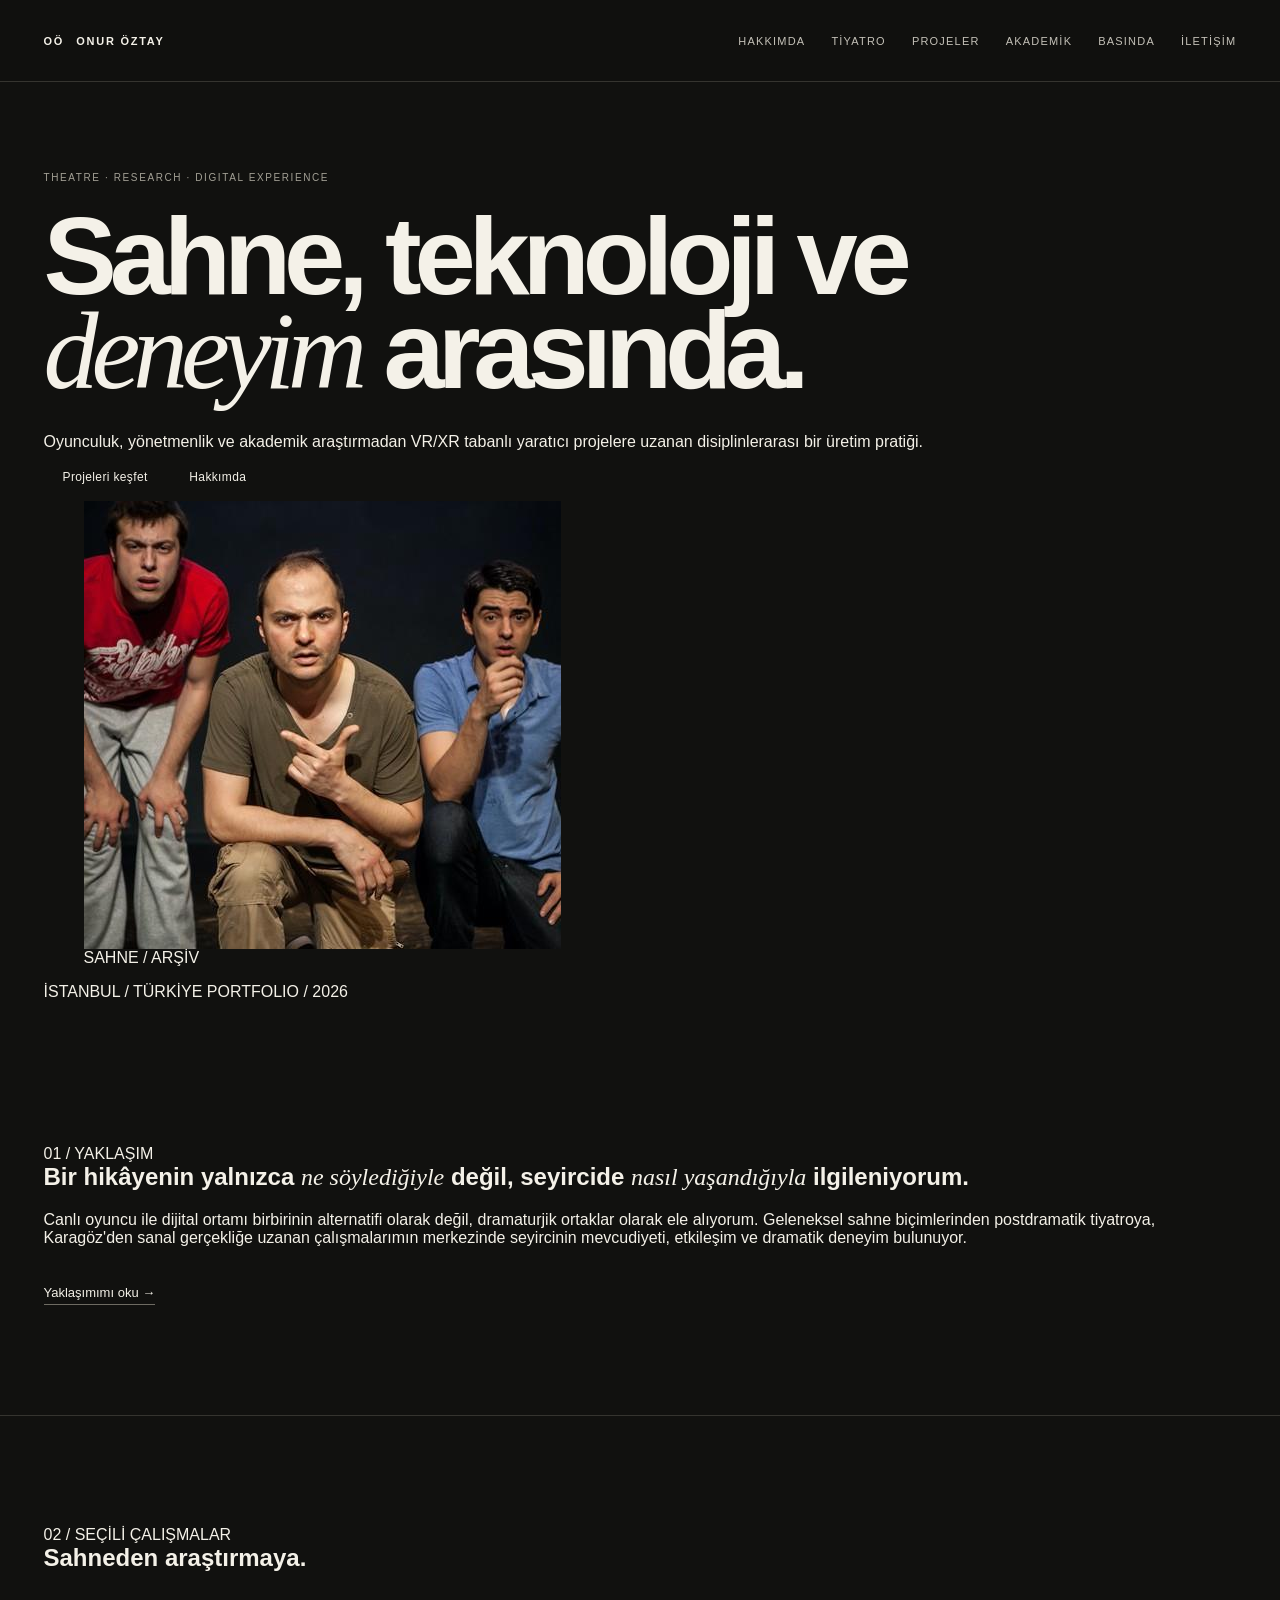
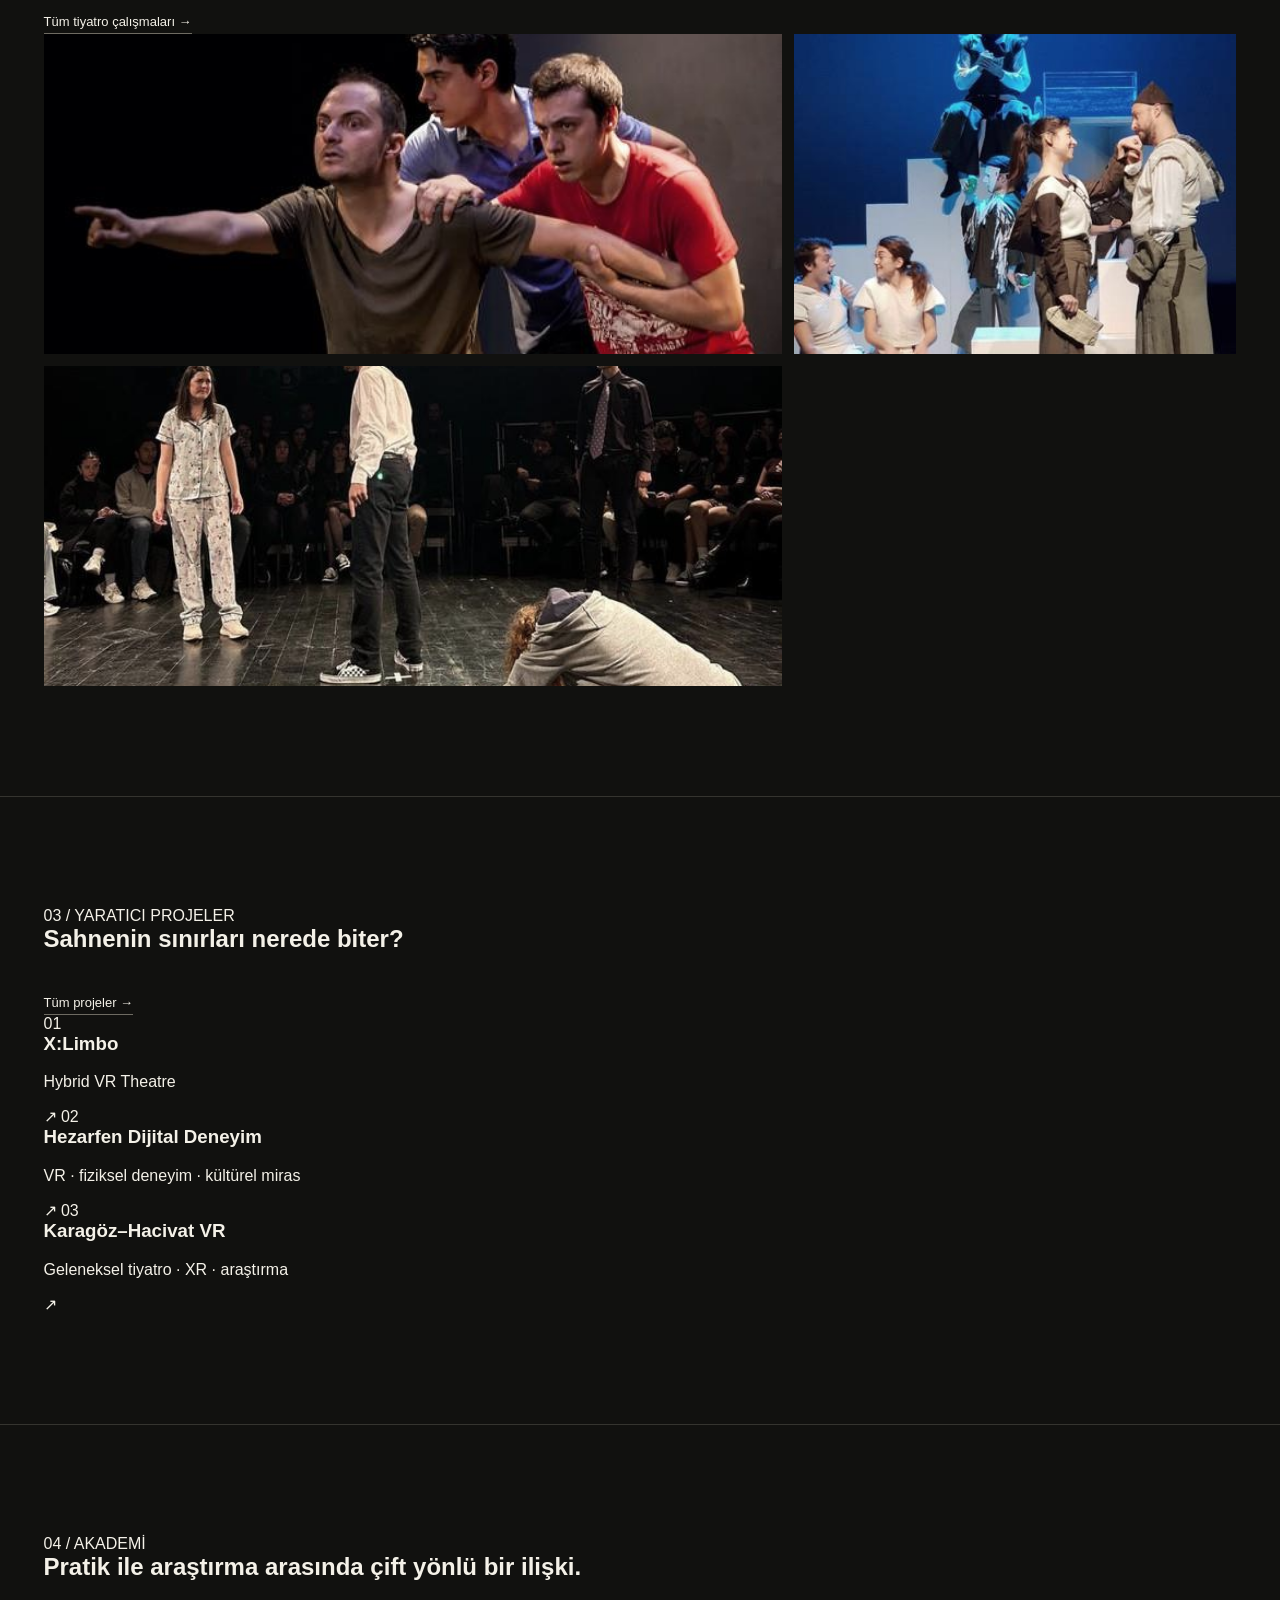
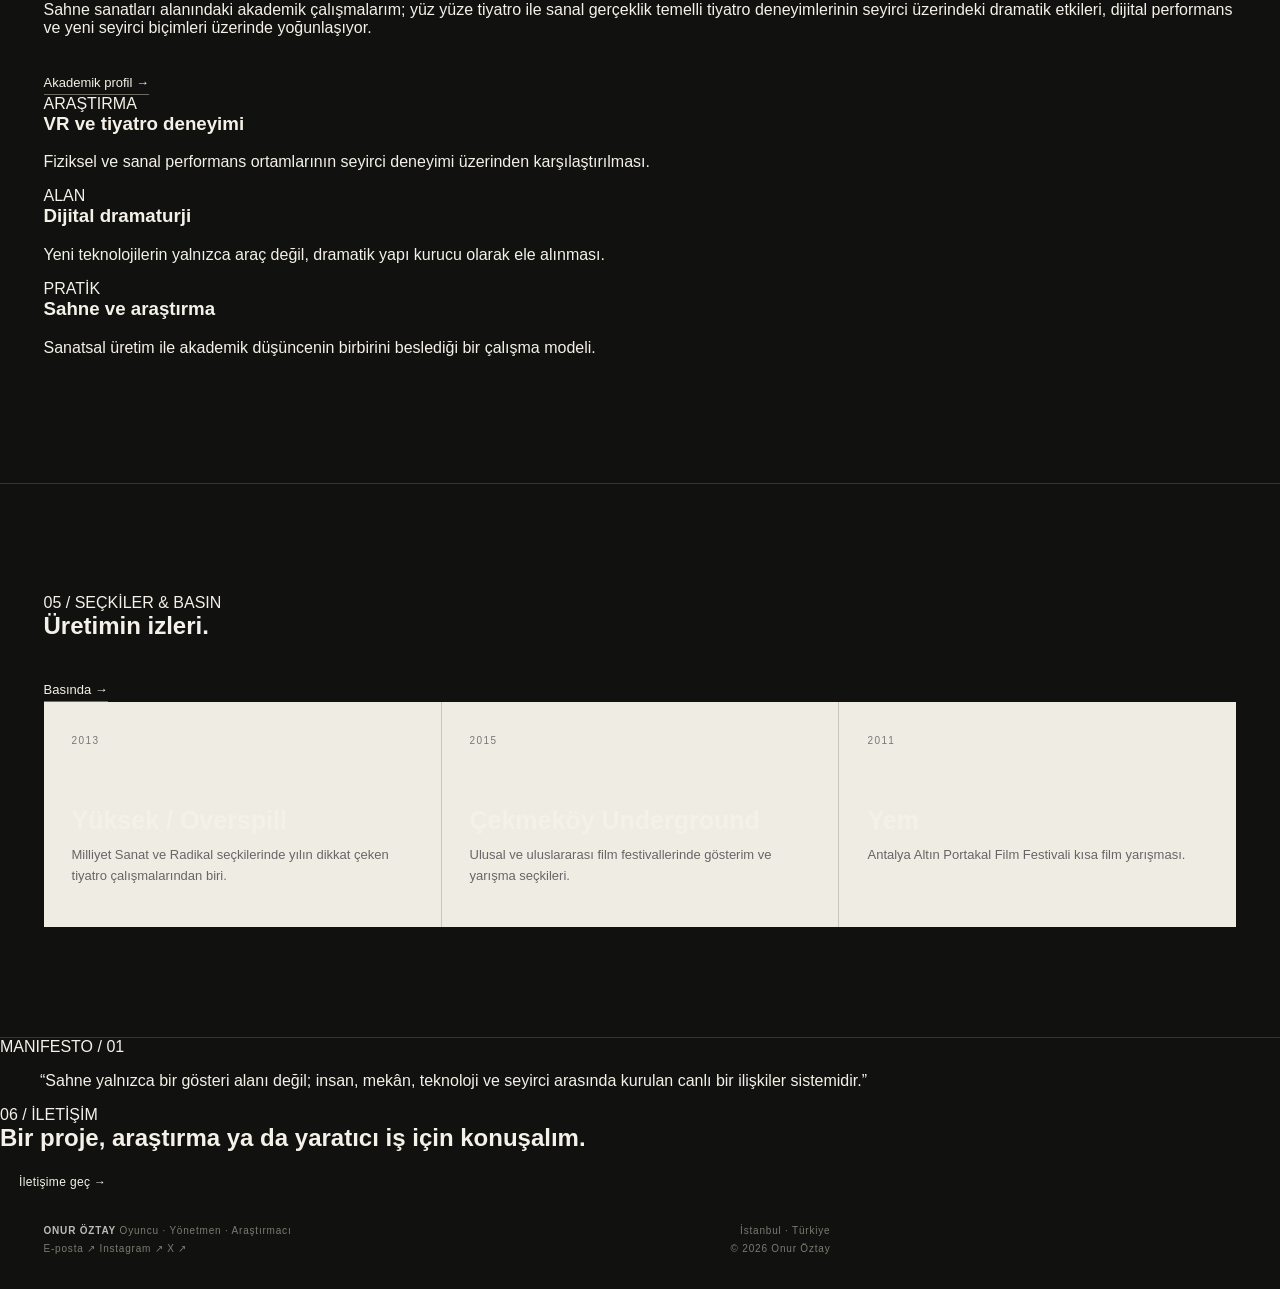
==== commit 4130091a: "V6 ana sayfa" ====
--- a/index.html
+++ b/index.html
@@ -1,138 +1,457 @@
 <!doctype html>
 <html lang="tr">
 <head>
-<meta charset="utf-8">
-<meta name="viewport" content="width=device-width,initial-scale=1">
-<meta name="theme-color" content="#11110f">
-<meta name="author" content="Onur Öztay">
-<link rel="icon" href="favicon.svg" type="image/svg+xml">
-<link rel="stylesheet" href="styles.css">
-
-<title>Onur Öztay | Tiyatro, Araştırma ve Dijital Deneyim</title>
-<meta name="description" content="Oyuncu, yönetmen ve araştırmacı Onur Öztay’ın tiyatro, akademik araştırma, VR/XR ve dijital deneyim çalışmalarından oluşan kişisel portfolyosu.">
-
-<link rel="canonical" href="https://onuroztay.com/">
-<meta name="robots" content="index,follow,max-image-preview:large">
-<meta property="og:title" content="Onur Öztay | Tiyatro, Araştırma ve Dijital Deneyim">
-<meta property="og:description" content="Oyuncu, yönetmen ve araştırmacı Onur Öztay’ın tiyatro, akademik araştırma, VR/XR ve dijital deneyim çalışmalarından oluşan kişisel portfolyosu.">
-<meta property="og:type" content="website">
-<meta property="og:url" content="https://onuroztay.com/">
-<meta property="og:site_name" content="Onur Öztay">
-<meta property="og:locale" content="tr_TR">
-<meta name="twitter:card" content="summary">
-<meta name="twitter:title" content="Onur Öztay | Tiyatro, Araştırma ve Dijital Deneyim">
-<meta name="twitter:description" content="Oyuncu, yönetmen ve araştırmacı Onur Öztay’ın tiyatro, akademik araştırma, VR/XR ve dijital deneyim çalışmalarından oluşan kişisel portfolyosu.">
-<script type="application/ld+json">{"@context":"https://schema.org","@type":"Person","name":"Onur Öztay","url":"https://onuroztay.com/","jobTitle":["Oyuncu","Yönetmen","Öğretim Görevlisi","Araştırmacı"],"sameAs":["https://www.instagram.com/onur.oztay/","https://x.com/onuroztay"],"knowsAbout":["Tiyatro","Oyunculuk","Yönetmenlik","Dramaturji","VR/XR","Dijital deneyim","Performans araştırmaları"]}</script>
+  <meta charset="utf-8">
+  <meta name="viewport" content="width=device-width, initial-scale=1">
+
+  <title>Onur Öztay | Tiyatro, Araştırma ve Dijital Deneyim</title>
+
+  <meta
+    name="description"
+    content="Onur Öztay'ın tiyatro, oyunculuk, yönetmenlik, akademik araştırma ve VR/XR tabanlı yaratıcı projelerini bir araya getiren kişisel portfolyo sitesi."
+  >
+
+  <meta name="author" content="Onur Öztay">
+  <meta name="theme-color" content="#0d0d0d">
+  <meta name="robots" content="index,follow,max-image-preview:large">
+
+  <link rel="canonical" href="https://onuroztay.com/">
+  <link rel="icon" href="favicon.svg" type="image/svg+xml">
+  <link rel="stylesheet" href="styles.css">
+
+  <meta property="og:title" content="Onur Öztay | Tiyatro, Araştırma ve Dijital Deneyim">
+  <meta property="og:description" content="Sahne, akademik araştırma ve yeni teknolojilerin kesişiminde üretim.">
+  <meta property="og:type" content="website">
+  <meta property="og:url" content="https://onuroztay.com/">
+  <meta property="og:site_name" content="Onur Öztay">
+  <meta property="og:locale" content="tr_TR">
+
+  <meta name="twitter:card" content="summary_large_image">
+  <meta name="twitter:title" content="Onur Öztay">
+  <meta name="twitter:description" content="Tiyatro, araştırma ve dijital deneyim.">
 </head>
-<body data-page="home">
-<div class="noise" aria-hidden="true"></div>
-<header class="site-header">
-  <a class="brand" href="index.html"><span class="brand-disc">OÖ</span><span>ONUR ÖZTAY</span></a>
-  <button class="menu-toggle" aria-label="Menüyü aç/kapat" aria-expanded="false"><span></span><span></span></button>
-  <nav class="site-nav" aria-label="Ana menü">
-    <a href="about.html">Hakkımda</a>
-    <a href="theatre.html">Tiyatro</a>
-    <a href="projects.html">Projeler</a>
-    <a href="academic.html">Akademik</a>
-    <a href="press.html">Basında</a>
-    <a href="contact.html">İletişim</a>
-  </nav>
-</header>
-
-<main>
-<section class="hero hero-photo">
-  <div class="hero-copy">
-    <div class="eyebrow">THEATRE · RESEARCH · DIGITAL EXPERIENCE</div>
-    <h1>Sahne, teknoloji ve <em>deneyim</em> arasında.</h1>
-    <p class="lead">Oyunculuk, yönetmenlik ve akademik araştırmadan VR/XR tabanlı yaratıcı projelere uzanan disiplinlerarası bir üretim pratiği.</p>
-    <div class="actions"><a class="button primary" href="projects.html">Projeleri keşfet ↗</a><a class="button ghost" href="about.html">Hakkımda</a></div>
-  </div>
-  <figure class="hero-portrait">
-<img src="portrait-stage.jpg"
-    <figcaption>SAHNE / ARŞİV</figcaption>
-  </figure>
-  <div class="hero-foot"><span>İSTANBUL / TÜRKİYE</span><span>PORTFOLIO / 2026</span><span>↓</span></div>
-</section>
-
-<section class="ticker"><div>ACTING · DIRECTING · DRAMATURGY · VR/XR · RESEARCH · EXPERIENCE DESIGN · ACTING · DIRECTING · DRAMATURGY · VR/XR · RESEARCH ·</div></section>
-
-<section class="section">
-  <div class="section-index">01 / YAKLAŞIM</div>
-  <div class="split">
-    <h2>Bir hikâyenin yalnızca <em>ne söylediğiyle</em> değil, seyircide <em>nasıl yaşandığıyla</em> ilgileniyorum.</h2>
-    <div class="copy">
-      <p>Canlı oyuncu ile dijital ortamın birbirinin alternatifi değil, dramaturjik ortakları olabileceği alanlar üzerine çalışıyorum. Geleneksel sahne biçimlerinden postdramatik tiyatroya, Karagöz’den VR/XR’a uzanan çalışmalarımda temel sorum; seyircinin mevcudiyet, etkileşim ve dramatik deneyiminin yeni teknolojilerle nasıl dönüştüğüdür.</p>
-      <a class="text-link" href="about.html#yaklasim">Yaklaşımımı oku →</a>
+
+<body>
+
+  <header class="site-header">
+    <a class="brand" href="index.html" aria-label="Onur Öztay ana sayfa">
+      <span class="brand-mark">OÖ</span>
+      <span class="brand-name">ONUR ÖZTAY</span>
+    </a>
+
+    <button
+      class="menu-toggle"
+      aria-label="Menüyü aç/kapat"
+      aria-expanded="false"
+      aria-controls="site-nav"
+    >
+      <span></span>
+      <span></span>
+    </button>
+
+    <nav class="site-nav" id="site-nav" aria-label="Ana menü">
+      <a href="about.html">Hakkımda</a>
+      <a href="theatre.html">Tiyatro</a>
+      <a href="projects.html">Projeler</a>
+      <a href="academic.html">Akademik</a>
+      <a href="press.html">Basında</a>
+      <a href="contact.html">İletişim</a>
+    </nav>
+  </header>
+
+
+  <main>
+
+    <!-- HERO -->
+    <section class="hero">
+      <div class="hero-copy">
+
+        <p class="eyebrow">
+          THEATRE · RESEARCH · DIGITAL EXPERIENCE
+        </p>
+
+        <h1>
+          Sahne, teknoloji ve
+          <em>deneyim</em>
+          arasında.
+        </h1>
+
+        <p class="hero-lead">
+          Oyunculuk, yönetmenlik ve akademik araştırmadan
+          VR/XR tabanlı yaratıcı projelere uzanan
+          disiplinlerarası bir üretim pratiği.
+        </p>
+
+        <div class="hero-actions">
+          <a class="button button-primary" href="projects.html">
+            Projeleri keşfet
+          </a>
+
+          <a class="button button-secondary" href="about.html">
+            Hakkımda
+          </a>
+        </div>
+
+      </div>
+
+      <figure class="hero-image">
+        <img
+          src="portrait-stage.jpg"
+          alt="Onur Öztay sahne çalışmasından bir kare"
+        >
+        <figcaption>SAHNE / ARŞİV</figcaption>
+      </figure>
+
+      <div class="hero-meta">
+        <span>İSTANBUL / TÜRKİYE</span>
+        <span>PORTFOLIO / 2026</span>
+      </div>
+    </section>
+
+
+    <!-- MANIFESTO -->
+    <section class="section intro-section">
+
+      <div class="section-label">
+        01 / YAKLAŞIM
+      </div>
+
+      <div class="intro-grid">
+
+        <h2>
+          Bir hikâyenin yalnızca
+          <em>ne söylediğiyle</em>
+          değil, seyircide
+          <em>nasıl yaşandığıyla</em>
+          ilgileniyorum.
+        </h2>
+
+        <div class="intro-copy">
+          <p>
+            Canlı oyuncu ile dijital ortamı birbirinin alternatifi
+            olarak değil, dramaturjik ortaklar olarak ele alıyorum.
+            Geleneksel sahne biçimlerinden postdramatik tiyatroya,
+            Karagöz'den sanal gerçekliğe uzanan çalışmalarımın
+            merkezinde seyircinin mevcudiyeti, etkileşim ve dramatik
+            deneyim bulunuyor.
+          </p>
+
+          <a class="text-link" href="about.html#yaklasim">
+            Yaklaşımımı oku →
+          </a>
+        </div>
+
+      </div>
+    </section>
+
+
+    <!-- TİYATRO -->
+    <section class="section section-dark">
+
+      <div class="section-heading">
+        <div>
+          <span class="section-label">02 / SEÇİLİ ÇALIŞMALAR</span>
+          <h2>Sahneden araştırmaya.</h2>
+        </div>
+
+        <a class="text-link" href="theatre.html">
+          Tüm tiyatro çalışmaları →
+        </a>
+      </div>
+
+      <div class="work-grid">
+
+        <a class="work-card work-card-large" href="theatre.html#yuksek">
+          <img
+            src="yuksek-stage.jpg"
+            alt="Yüksek / Overspill sahne fotoğrafı"
+          >
+
+          <div class="work-card-overlay">
+            <span>DOT · 2013–2014</span>
+            <h3>Yüksek / Overspill</h3>
+            <p>Oyunculuk</p>
+          </div>
+        </a>
+
+
+        <a class="work-card" href="theatre.html#empatopya">
+          <img
+            src="empatopya-stage.jpg"
+            alt="Homo Empathicus / Empatopya sahne fotoğrafı"
+          >
+
+          <div class="work-card-overlay">
+            <span>MAM'ART · 2018–2019</span>
+            <h3>Homo Empathicus / Empatopya</h3>
+            <p>Oyunculuk</p>
+          </div>
+        </a>
+
+
+        <a class="work-card" href="theatre.html#yonetmenlik">
+          <img
+            src="vur-yagmala.jpg"
+            alt="Vur Yağmala Yeniden sahne fotoğrafı"
+          >
+
+          <div class="work-card-overlay">
+            <span>TİYATRO LAB · 2023</span>
+            <h3>Vur / Yağmala / Yeniden</h3>
+            <p>Yönetmenlik</p>
+          </div>
+        </a>
+
+      </div>
+    </section>
+
+
+    <!-- DİJİTAL PROJELER -->
+    <section class="section projects-section">
+
+      <div class="section-heading">
+        <div>
+          <span class="section-label">03 / YARATICI PROJELER</span>
+          <h2>Sahnenin sınırları nerede biter?</h2>
+        </div>
+
+        <a class="text-link" href="projects.html">
+          Tüm projeler →
+        </a>
+      </div>
+
+
+      <div class="project-list">
+
+        <a href="project.html?id=xlimbo" class="project-row">
+          <span class="project-number">01</span>
+
+          <div>
+            <h3>X:Limbo</h3>
+            <p>Hybrid VR Theatre</p>
+          </div>
+
+          <span class="project-arrow">↗</span>
+        </a>
+
+
+        <a href="project.html?id=hezarfen" class="project-row">
+          <span class="project-number">02</span>
+
+          <div>
+            <h3>Hezarfen Dijital Deneyim</h3>
+            <p>VR · fiziksel deneyim · kültürel miras</p>
+          </div>
+
+          <span class="project-arrow">↗</span>
+        </a>
+
+
+        <a href="project.html?id=karagoz3005" class="project-row">
+          <span class="project-number">03</span>
+
+          <div>
+            <h3>Karagöz–Hacivat VR</h3>
+            <p>Geleneksel tiyatro · XR · araştırma</p>
+          </div>
+
+          <span class="project-arrow">↗</span>
+        </a>
+
+      </div>
+    </section>
+
+
+    <!-- AKADEMİ -->
+    <section class="section academic-section">
+
+      <div class="section-label">
+        04 / AKADEMİ
+      </div>
+
+      <div class="academic-grid">
+
+        <div>
+          <h2>
+            Pratik ile araştırma arasında
+            çift yönlü bir ilişki.
+          </h2>
+        </div>
+
+        <div class="academic-copy">
+          <p>
+            Sahne sanatları alanındaki akademik çalışmalarım;
+            yüz yüze tiyatro ile sanal gerçeklik temelli tiyatro
+            deneyimlerinin seyirci üzerindeki dramatik etkileri,
+            dijital performans ve yeni seyirci biçimleri üzerinde
+            yoğunlaşıyor.
+          </p>
+
+          <a class="text-link" href="academic.html">
+            Akademik profil →
+          </a>
+        </div>
+
+      </div>
+
+      <div class="academic-cards">
+
+        <article>
+          <span>ARAŞTIRMA</span>
+          <h3>VR ve tiyatro deneyimi</h3>
+          <p>
+            Fiziksel ve sanal performans ortamlarının
+            seyirci deneyimi üzerinden karşılaştırılması.
+          </p>
+        </article>
+
+        <article>
+          <span>ALAN</span>
+          <h3>Dijital dramaturji</h3>
+          <p>
+            Yeni teknolojilerin yalnızca araç değil,
+            dramatik yapı kurucu olarak ele alınması.
+          </p>
+        </article>
+
+        <article>
+          <span>PRATİK</span>
+          <h3>Sahne ve araştırma</h3>
+          <p>
+            Sanatsal üretim ile akademik düşüncenin
+            birbirini beslediği bir çalışma modeli.
+          </p>
+        </article>
+
+      </div>
+    </section>
+
+
+    <!-- BASIN / SEÇKİ -->
+    <section class="section section-light">
+
+      <div class="section-heading">
+        <div>
+          <span class="section-label">05 / SEÇKİLER & BASIN</span>
+          <h2>Üretimin izleri.</h2>
+        </div>
+
+        <a class="text-link" href="press.html">
+          Basında →
+        </a>
+      </div>
+
+      <div class="milestone-grid">
+
+        <article>
+          <span>2013</span>
+          <h3>Yüksek / Overspill</h3>
+          <p>
+            Milliyet Sanat ve Radikal seçkilerinde
+            yılın dikkat çeken tiyatro çalışmalarından biri.
+          </p>
+        </article>
+
+        <article>
+          <span>2015</span>
+          <h3>Çekmeköy Underground</h3>
+          <p>
+            Ulusal ve uluslararası film festivallerinde
+            gösterim ve yarışma seçkileri.
+          </p>
+        </article>
+
+        <article>
+          <span>2011</span>
+          <h3>Yem</h3>
+          <p>
+            Antalya Altın Portakal Film Festivali
+            kısa film yarışması.
+          </p>
+        </article>
+
+      </div>
+
+    </section>
+
+
+    <!-- STATEMENT -->
+    <section class="statement-section">
+
+      <span>MANIFESTO / 01</span>
+
+      <blockquote>
+        “Sahne yalnızca bir gösteri alanı değil;
+        insan, mekân, teknoloji ve seyirci arasında
+        kurulan canlı bir ilişkiler sistemidir.”
+      </blockquote>
+
+    </section>
+
+
+    <!-- CONTACT CTA -->
+    <section class="contact-cta">
+
+      <div>
+        <span class="section-label">06 / İLETİŞİM</span>
+
+        <h2>
+          Bir proje, araştırma ya da
+          yaratıcı iş için konuşalım.
+        </h2>
+      </div>
+
+      <a class="button button-primary" href="contact.html">
+        İletişime geç →
+      </a>
+
+    </section>
+
+  </main>
+
+
+  <footer class="site-footer">
+
+    <div class="footer-main">
+      <div>
+        <strong>ONUR ÖZTAY</strong>
+        <span>
+          Oyuncu · Yönetmen · Araştırmacı
+        </span>
+      </div>
+
+      <div class="footer-social">
+        <a href="mailto:onur.oztay@yahoo.com">
+          E-posta ↗
+        </a>
+
+        <a
+          href="https://www.instagram.com/onur.oztay"
+          target="_blank"
+          rel="noopener"
+        >
+          Instagram ↗
+        </a>
+
+        <a
+          href="https://x.com/onuroztay"
+          target="_blank"
+          rel="noopener"
+        >
+          X ↗
+        </a>
+      </div>
     </div>
-  </div>
-</section>
-
-<section class="section dark-band">
-  <div class="section-head">
-    <div><span class="section-index">02 / SEÇİLİ ÇALIŞMALAR</span><h2>Sahneden araştırmaya.</h2></div>
-    <a class="text-link" href="theatre.html">Tüm tiyatro çalışmaları →</a>
-  </div>
-  <div class="work-grid">
-    <a class="work-card large" href="theatre.html#yuksek">
-      <img src="yuksek-stage.jpg" alt="Yüksek / Overspill sahne fotoğrafı">
-      <div class="work-overlay"><span>DOT · 2013–2014</span><h3>Yüksek / Overspill</h3><p>Oyuncu</p></div>
-    </a>
-    <a class="work-card" href="theatre.html#empatopya">
-      <img src="empatopya-stage.jpg" alt="Empatopya sahne fotoğrafı">
-      <div class="work-overlay"><span>MAM'ART · 2018–2019</span><h3>Empatopya</h3><p>Oyuncu</p></div>
-    </a>
-    <a class="work-card" href="theatre.html#yonetmenlik">
-<img src="vur-yagmala.jpg" alt="Vur Yağmala Yeniden sahne fotoğrafı">
-      <div class="work-overlay"><span>TİYATRO LAB · 2023</span><h3>Vur / Yağmala / Yeniden</h3><p>Süpervizör · Yönetmen</p></div>
-    </a>
-  </div>
-</section>
-
-<section class="section projects-preview">
-  <div class="section-head">
-    <div><span class="section-index">03 / YARATICI PROJELER</span><h2>Yeni sahne biçimleri.</h2></div>
-    <a class="text-link" href="projects.html">Tüm projeler →</a>
-  </div>
-  <div class="project-strips">
-    <a href="project.html?id=xlimbo"><span>01</span><strong>X:Limbo</strong><small>Hybrid VR Theatre / In development</small><b>↗</b></a>
-    <a href="project.html?id=hezarfen"><span>02</span><strong>Hezarfen Dijital Deneyim</strong><small>Immersive Heritage / VR</small><b>↗</b></a>
-    <a href="project.html?id=karagoz3005"><span>03</span><strong>Karagöz–Hacivat VR / TÜBİTAK 3005</strong><small>Research Project Proposal / VR Theatre</small><b>↗</b></a>
-  </div>
-</section>
-
-<section class="section light">
-  <div class="section-head">
-    <div><span class="section-index">04 / ADAYLIKLAR & SEÇKİLER</span><h2>Sahne ve sinema çalışmalarından seçili kilometre taşları.</h2></div>
-    <a class="text-link" href="theatre.html#adayliklar">Tümünü gör →</a>
-  </div>
-  <div class="milestone-grid">
-    <article><span>2013</span><h3>Yüksek / Overspill</h3><p>Milliyet Sanat ve Radikal “En İyi Oyun” adaylıkları — yapım / oyuncu kadrosu.</p></article>
-    <article><span>2010</span><h3>Malafa</h3><p>17. Uluslararası İstanbul Tiyatro Festivali katılımcısı — oyuncu.</p></article>
-    <article><span>2011</span><h3>Yem</h3><p>48. Antalya Altın Portakal Film Festivali Kısa Film Yarışması — senarist / genel sanat yönetmeni.</p></article>
-  </div>
-</section>
-<section class="statement"><span>MANIFESTO / 01</span><blockquote>“Sahne yalnızca bir gösteri alanı değil; <em>insan, mekân, teknoloji ve hikâyenin karşılaştığı bir laboratuvar.</em>”</blockquote></section>
-
-<section class="section">
-  <div class="section-index">05 / AKADEMİ</div>
-  <div class="split">
-    <h2>Pratik ile araştırma arasında çift yönlü bir ilişki.</h2>
-    <div class="copy">
-      <p>Atatürk Üniversitesi Güzel Sanatlar Enstitüsü Sahne Sanatları Sanat Dalı doktora programında çalışmalarımı sürdürüyor; postdramatik tiyatro sonrası yaklaşımlar, dijital performans ve VR tiyatro üzerine yoğunlaşıyorum.</p>
-      <a class="text-link" href="academic.html">Akademik profil →</a>
+
+    <div class="footer-meta">
+      <span>İstanbul · Türkiye</span>
+      <span>© <span data-year></span> Onur Öztay</span>
     </div>
-  </div>
-</section>
-</main>
-<footer class="site-footer">
-  <div><strong>ONUR ÖZTAY</strong><span>Oyuncu · Yönetmen · Öğretim Görevlisi · Araştırmacı</span></div>
-  <div class="footer-social">
-    <a href="mailto:onur.oztay@yahoo.com">E-posta ↗</a>
-    <a href="https://www.instagram.com/onur.oztay" target="_blank" rel="noopener">Instagram ↗</a>
-    <a href="https://x.com/onuroztay" target="_blank" rel="noopener">X ↗</a>
-  </div>
-  <div class="footer-meta"><span>İstanbul · Türkiye</span><span>© <span data-year></span></span></div>
-</footer>
-<script src="app.js"></script>
-
-</body></html>
+
+  </footer>
+
+
+  <script src="app.js"></script>
+
+</body>
+</html>
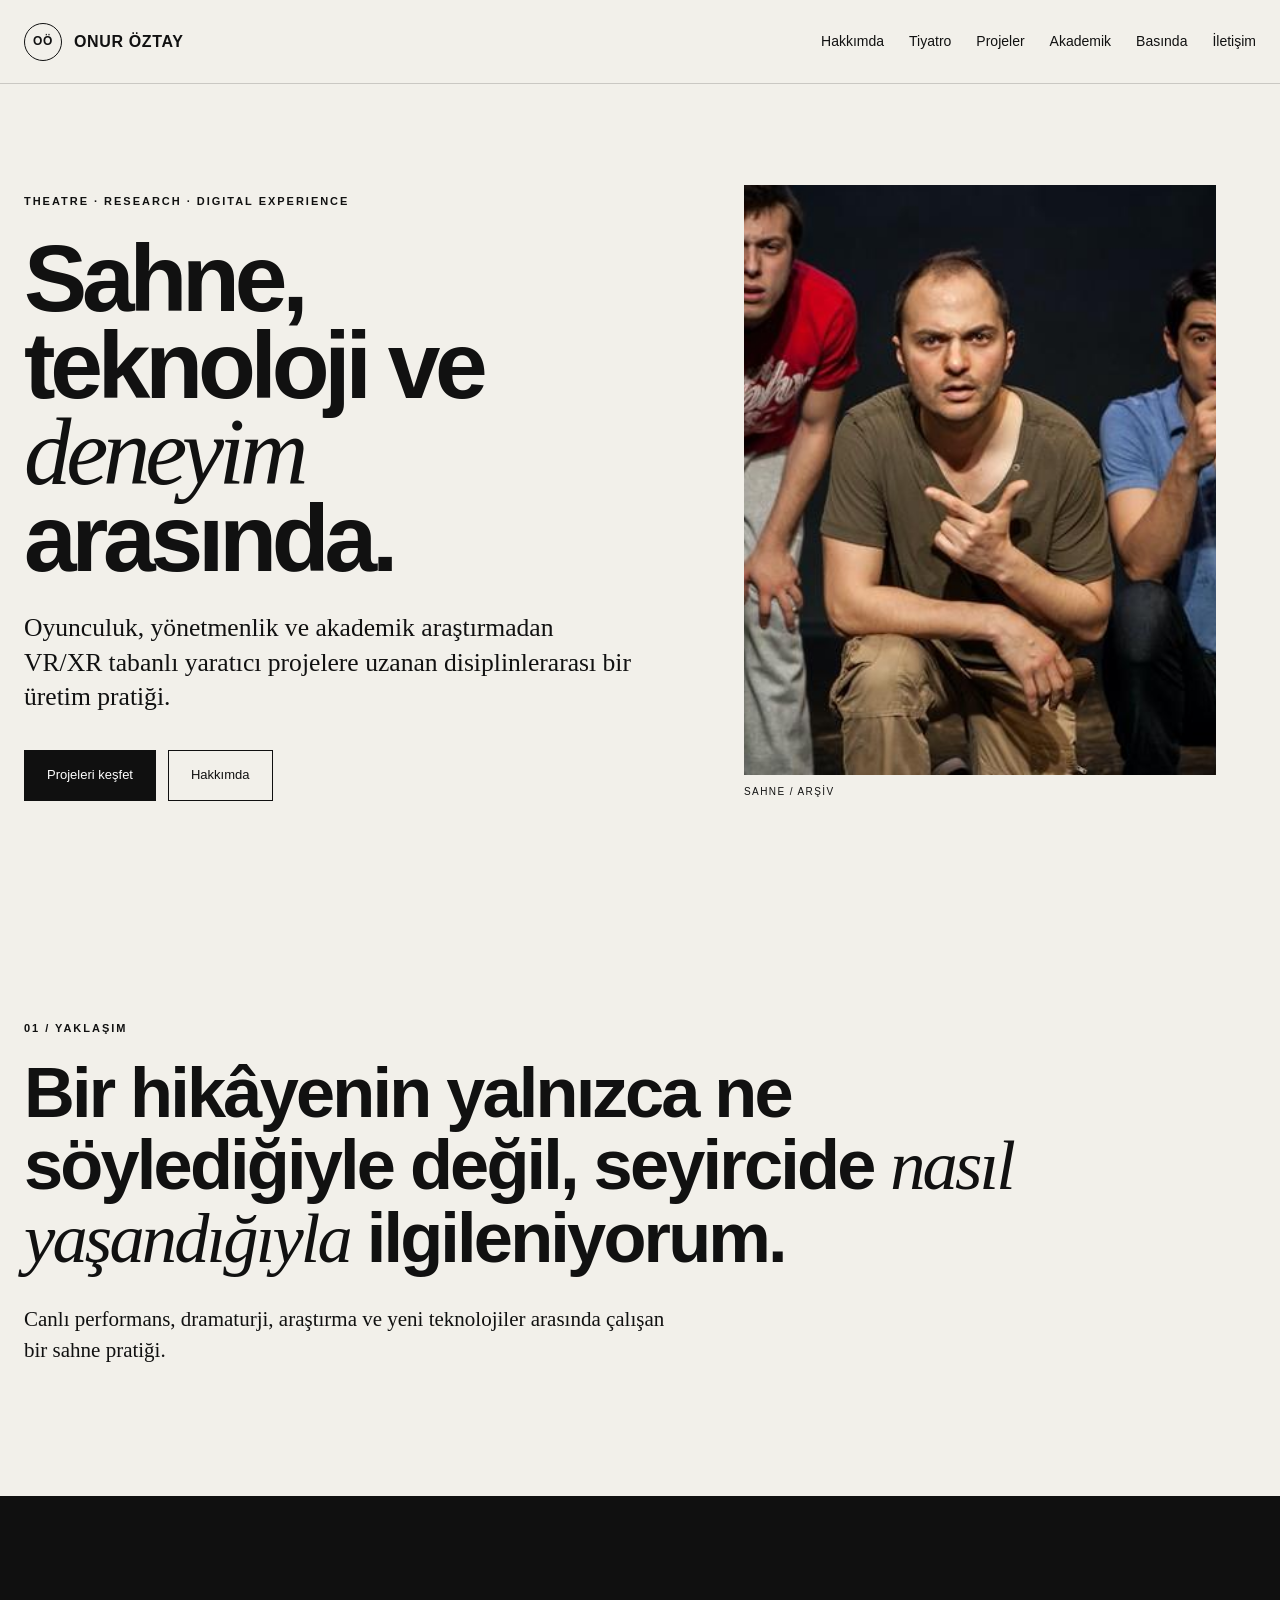
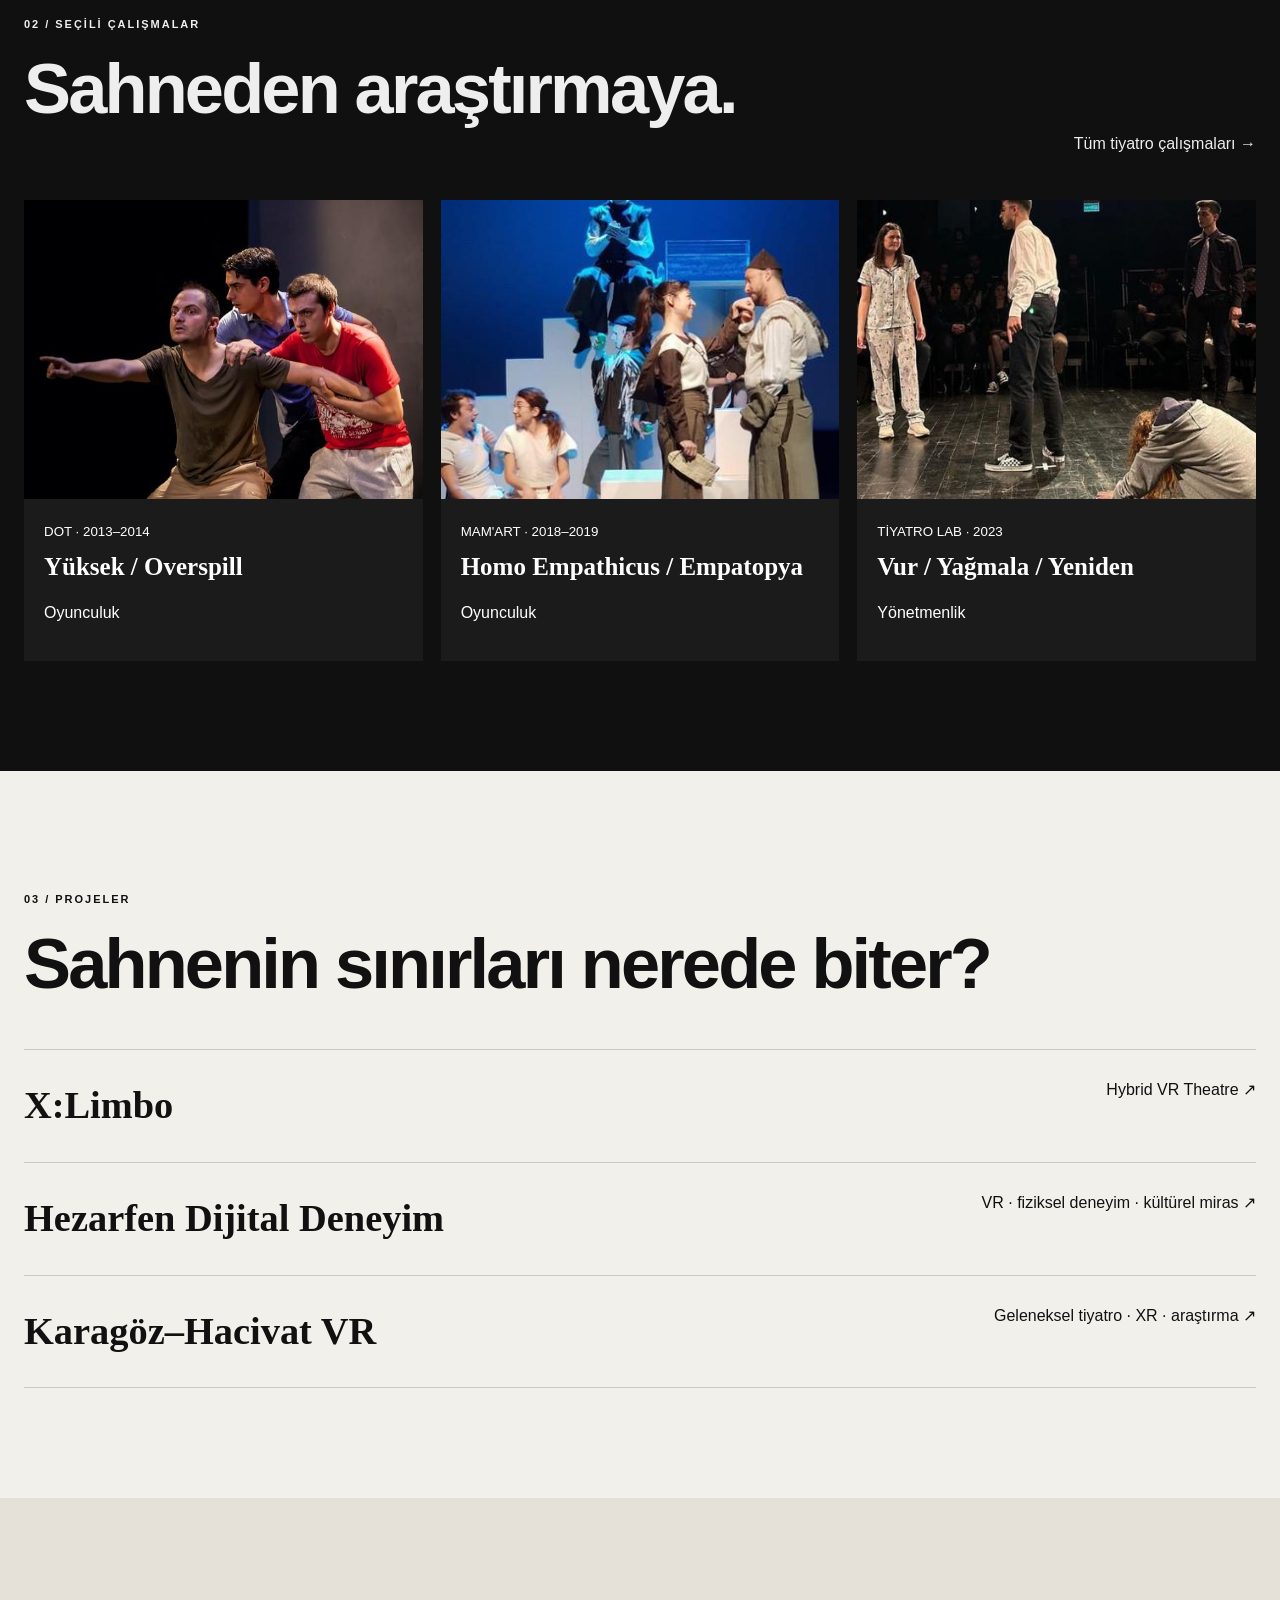
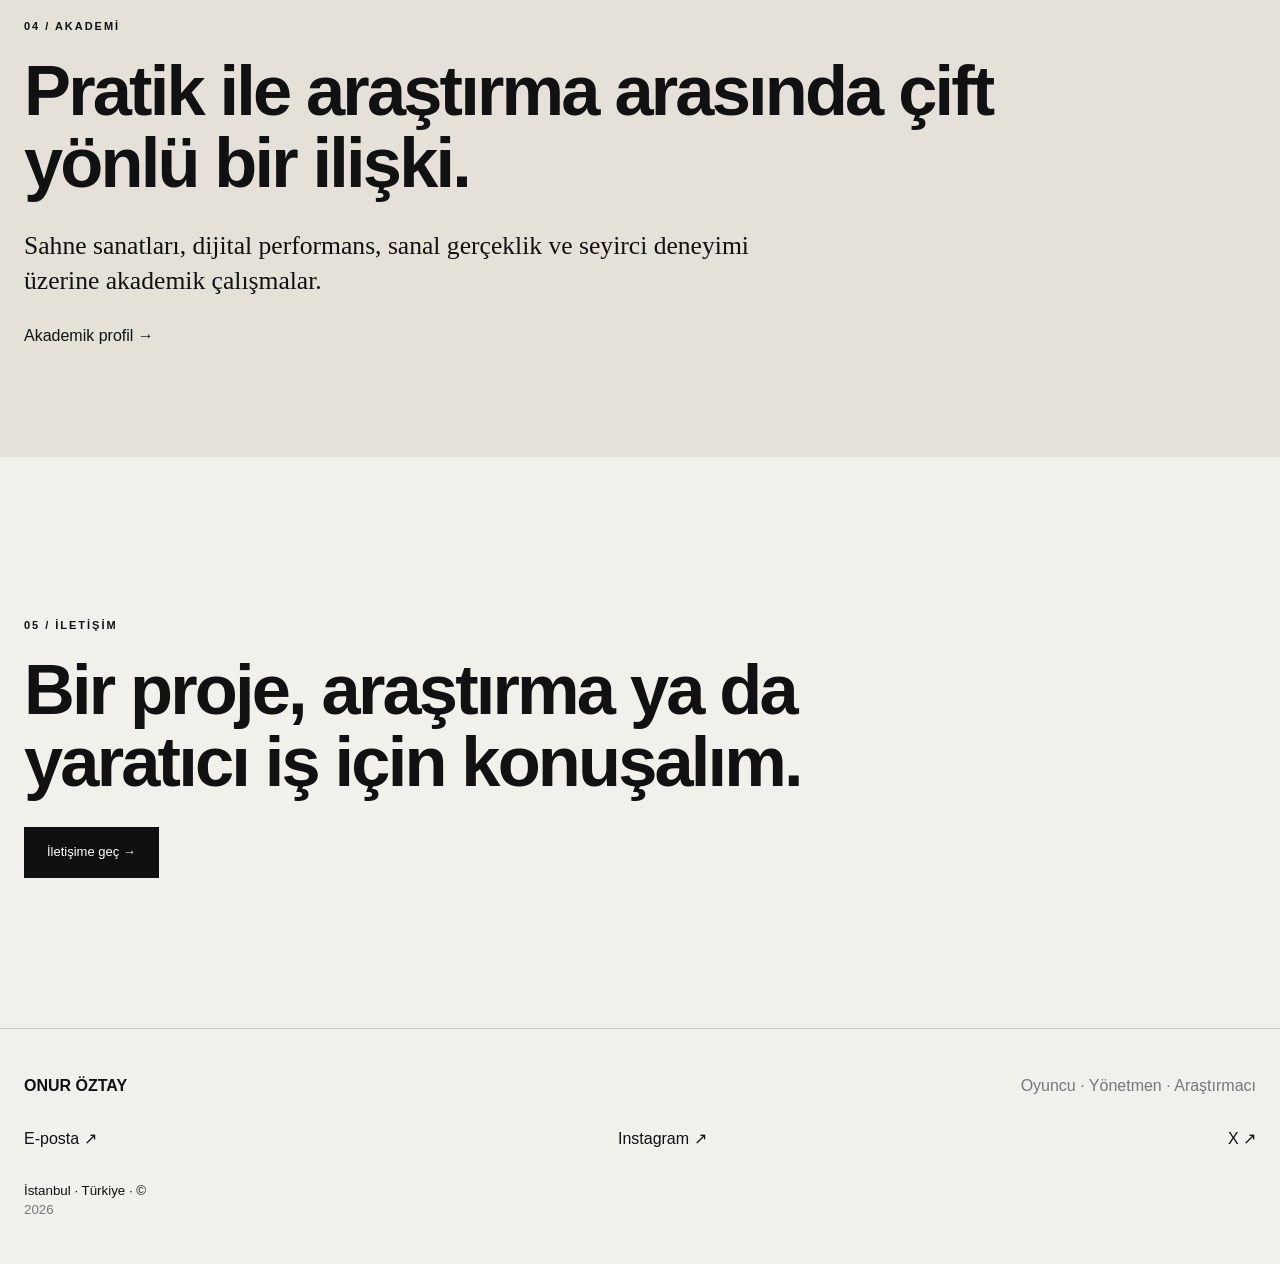
==== commit 3eb5b8f3: "Add files via upload" ====
--- a/index.html
+++ b/index.html
@@ -1,457 +1,10 @@
-<!doctype html>
-<html lang="tr">
-<head>
-  <meta charset="utf-8">
-  <meta name="viewport" content="width=device-width, initial-scale=1">
-
-  <title>Onur Öztay | Tiyatro, Araştırma ve Dijital Deneyim</title>
-
-  <meta
-    name="description"
-    content="Onur Öztay'ın tiyatro, oyunculuk, yönetmenlik, akademik araştırma ve VR/XR tabanlı yaratıcı projelerini bir araya getiren kişisel portfolyo sitesi."
-  >
-
-  <meta name="author" content="Onur Öztay">
-  <meta name="theme-color" content="#0d0d0d">
-  <meta name="robots" content="index,follow,max-image-preview:large">
-
-  <link rel="canonical" href="https://onuroztay.com/">
-  <link rel="icon" href="favicon.svg" type="image/svg+xml">
-  <link rel="stylesheet" href="styles.css">
-
-  <meta property="og:title" content="Onur Öztay | Tiyatro, Araştırma ve Dijital Deneyim">
-  <meta property="og:description" content="Sahne, akademik araştırma ve yeni teknolojilerin kesişiminde üretim.">
-  <meta property="og:type" content="website">
-  <meta property="og:url" content="https://onuroztay.com/">
-  <meta property="og:site_name" content="Onur Öztay">
-  <meta property="og:locale" content="tr_TR">
-
-  <meta name="twitter:card" content="summary_large_image">
-  <meta name="twitter:title" content="Onur Öztay">
-  <meta name="twitter:description" content="Tiyatro, araştırma ve dijital deneyim.">
-</head>
-
-<body>
-
-  <header class="site-header">
-    <a class="brand" href="index.html" aria-label="Onur Öztay ana sayfa">
-      <span class="brand-mark">OÖ</span>
-      <span class="brand-name">ONUR ÖZTAY</span>
-    </a>
-
-    <button
-      class="menu-toggle"
-      aria-label="Menüyü aç/kapat"
-      aria-expanded="false"
-      aria-controls="site-nav"
-    >
-      <span></span>
-      <span></span>
-    </button>
-
-    <nav class="site-nav" id="site-nav" aria-label="Ana menü">
-      <a href="about.html">Hakkımda</a>
-      <a href="theatre.html">Tiyatro</a>
-      <a href="projects.html">Projeler</a>
-      <a href="academic.html">Akademik</a>
-      <a href="press.html">Basında</a>
-      <a href="contact.html">İletişim</a>
-    </nav>
-  </header>
-
-
-  <main>
-
-    <!-- HERO -->
-    <section class="hero">
-      <div class="hero-copy">
-
-        <p class="eyebrow">
-          THEATRE · RESEARCH · DIGITAL EXPERIENCE
-        </p>
-
-        <h1>
-          Sahne, teknoloji ve
-          <em>deneyim</em>
-          arasında.
-        </h1>
-
-        <p class="hero-lead">
-          Oyunculuk, yönetmenlik ve akademik araştırmadan
-          VR/XR tabanlı yaratıcı projelere uzanan
-          disiplinlerarası bir üretim pratiği.
-        </p>
-
-        <div class="hero-actions">
-          <a class="button button-primary" href="projects.html">
-            Projeleri keşfet
-          </a>
-
-          <a class="button button-secondary" href="about.html">
-            Hakkımda
-          </a>
-        </div>
-
-      </div>
-
-      <figure class="hero-image">
-        <img
-          src="portrait-stage.jpg"
-          alt="Onur Öztay sahne çalışmasından bir kare"
-        >
-        <figcaption>SAHNE / ARŞİV</figcaption>
-      </figure>
-
-      <div class="hero-meta">
-        <span>İSTANBUL / TÜRKİYE</span>
-        <span>PORTFOLIO / 2026</span>
-      </div>
-    </section>
-
-
-    <!-- MANIFESTO -->
-    <section class="section intro-section">
-
-      <div class="section-label">
-        01 / YAKLAŞIM
-      </div>
-
-      <div class="intro-grid">
-
-        <h2>
-          Bir hikâyenin yalnızca
-          <em>ne söylediğiyle</em>
-          değil, seyircide
-          <em>nasıl yaşandığıyla</em>
-          ilgileniyorum.
-        </h2>
-
-        <div class="intro-copy">
-          <p>
-            Canlı oyuncu ile dijital ortamı birbirinin alternatifi
-            olarak değil, dramaturjik ortaklar olarak ele alıyorum.
-            Geleneksel sahne biçimlerinden postdramatik tiyatroya,
-            Karagöz'den sanal gerçekliğe uzanan çalışmalarımın
-            merkezinde seyircinin mevcudiyeti, etkileşim ve dramatik
-            deneyim bulunuyor.
-          </p>
-
-          <a class="text-link" href="about.html#yaklasim">
-            Yaklaşımımı oku →
-          </a>
-        </div>
-
-      </div>
-    </section>
-
-
-    <!-- TİYATRO -->
-    <section class="section section-dark">
-
-      <div class="section-heading">
-        <div>
-          <span class="section-label">02 / SEÇİLİ ÇALIŞMALAR</span>
-          <h2>Sahneden araştırmaya.</h2>
-        </div>
-
-        <a class="text-link" href="theatre.html">
-          Tüm tiyatro çalışmaları →
-        </a>
-      </div>
-
-      <div class="work-grid">
-
-        <a class="work-card work-card-large" href="theatre.html#yuksek">
-          <img
-            src="yuksek-stage.jpg"
-            alt="Yüksek / Overspill sahne fotoğrafı"
-          >
-
-          <div class="work-card-overlay">
-            <span>DOT · 2013–2014</span>
-            <h3>Yüksek / Overspill</h3>
-            <p>Oyunculuk</p>
-          </div>
-        </a>
-
-
-        <a class="work-card" href="theatre.html#empatopya">
-          <img
-            src="empatopya-stage.jpg"
-            alt="Homo Empathicus / Empatopya sahne fotoğrafı"
-          >
-
-          <div class="work-card-overlay">
-            <span>MAM'ART · 2018–2019</span>
-            <h3>Homo Empathicus / Empatopya</h3>
-            <p>Oyunculuk</p>
-          </div>
-        </a>
-
-
-        <a class="work-card" href="theatre.html#yonetmenlik">
-          <img
-            src="vur-yagmala.jpg"
-            alt="Vur Yağmala Yeniden sahne fotoğrafı"
-          >
-
-          <div class="work-card-overlay">
-            <span>TİYATRO LAB · 2023</span>
-            <h3>Vur / Yağmala / Yeniden</h3>
-            <p>Yönetmenlik</p>
-          </div>
-        </a>
-
-      </div>
-    </section>
-
-
-    <!-- DİJİTAL PROJELER -->
-    <section class="section projects-section">
-
-      <div class="section-heading">
-        <div>
-          <span class="section-label">03 / YARATICI PROJELER</span>
-          <h2>Sahnenin sınırları nerede biter?</h2>
-        </div>
-
-        <a class="text-link" href="projects.html">
-          Tüm projeler →
-        </a>
-      </div>
-
-
-      <div class="project-list">
-
-        <a href="project.html?id=xlimbo" class="project-row">
-          <span class="project-number">01</span>
-
-          <div>
-            <h3>X:Limbo</h3>
-            <p>Hybrid VR Theatre</p>
-          </div>
-
-          <span class="project-arrow">↗</span>
-        </a>
-
-
-        <a href="project.html?id=hezarfen" class="project-row">
-          <span class="project-number">02</span>
-
-          <div>
-            <h3>Hezarfen Dijital Deneyim</h3>
-            <p>VR · fiziksel deneyim · kültürel miras</p>
-          </div>
-
-          <span class="project-arrow">↗</span>
-        </a>
-
-
-        <a href="project.html?id=karagoz3005" class="project-row">
-          <span class="project-number">03</span>
-
-          <div>
-            <h3>Karagöz–Hacivat VR</h3>
-            <p>Geleneksel tiyatro · XR · araştırma</p>
-          </div>
-
-          <span class="project-arrow">↗</span>
-        </a>
-
-      </div>
-    </section>
-
-
-    <!-- AKADEMİ -->
-    <section class="section academic-section">
-
-      <div class="section-label">
-        04 / AKADEMİ
-      </div>
-
-      <div class="academic-grid">
-
-        <div>
-          <h2>
-            Pratik ile araştırma arasında
-            çift yönlü bir ilişki.
-          </h2>
-        </div>
-
-        <div class="academic-copy">
-          <p>
-            Sahne sanatları alanındaki akademik çalışmalarım;
-            yüz yüze tiyatro ile sanal gerçeklik temelli tiyatro
-            deneyimlerinin seyirci üzerindeki dramatik etkileri,
-            dijital performans ve yeni seyirci biçimleri üzerinde
-            yoğunlaşıyor.
-          </p>
-
-          <a class="text-link" href="academic.html">
-            Akademik profil →
-          </a>
-        </div>
-
-      </div>
-
-      <div class="academic-cards">
-
-        <article>
-          <span>ARAŞTIRMA</span>
-          <h3>VR ve tiyatro deneyimi</h3>
-          <p>
-            Fiziksel ve sanal performans ortamlarının
-            seyirci deneyimi üzerinden karşılaştırılması.
-          </p>
-        </article>
-
-        <article>
-          <span>ALAN</span>
-          <h3>Dijital dramaturji</h3>
-          <p>
-            Yeni teknolojilerin yalnızca araç değil,
-            dramatik yapı kurucu olarak ele alınması.
-          </p>
-        </article>
-
-        <article>
-          <span>PRATİK</span>
-          <h3>Sahne ve araştırma</h3>
-          <p>
-            Sanatsal üretim ile akademik düşüncenin
-            birbirini beslediği bir çalışma modeli.
-          </p>
-        </article>
-
-      </div>
-    </section>
-
-
-    <!-- BASIN / SEÇKİ -->
-    <section class="section section-light">
-
-      <div class="section-heading">
-        <div>
-          <span class="section-label">05 / SEÇKİLER & BASIN</span>
-          <h2>Üretimin izleri.</h2>
-        </div>
-
-        <a class="text-link" href="press.html">
-          Basında →
-        </a>
-      </div>
-
-      <div class="milestone-grid">
-
-        <article>
-          <span>2013</span>
-          <h3>Yüksek / Overspill</h3>
-          <p>
-            Milliyet Sanat ve Radikal seçkilerinde
-            yılın dikkat çeken tiyatro çalışmalarından biri.
-          </p>
-        </article>
-
-        <article>
-          <span>2015</span>
-          <h3>Çekmeköy Underground</h3>
-          <p>
-            Ulusal ve uluslararası film festivallerinde
-            gösterim ve yarışma seçkileri.
-          </p>
-        </article>
-
-        <article>
-          <span>2011</span>
-          <h3>Yem</h3>
-          <p>
-            Antalya Altın Portakal Film Festivali
-            kısa film yarışması.
-          </p>
-        </article>
-
-      </div>
-
-    </section>
-
-
-    <!-- STATEMENT -->
-    <section class="statement-section">
-
-      <span>MANIFESTO / 01</span>
-
-      <blockquote>
-        “Sahne yalnızca bir gösteri alanı değil;
-        insan, mekân, teknoloji ve seyirci arasında
-        kurulan canlı bir ilişkiler sistemidir.”
-      </blockquote>
-
-    </section>
-
-
-    <!-- CONTACT CTA -->
-    <section class="contact-cta">
-
-      <div>
-        <span class="section-label">06 / İLETİŞİM</span>
-
-        <h2>
-          Bir proje, araştırma ya da
-          yaratıcı iş için konuşalım.
-        </h2>
-      </div>
-
-      <a class="button button-primary" href="contact.html">
-        İletişime geç →
-      </a>
-
-    </section>
-
-  </main>
-
-
-  <footer class="site-footer">
-
-    <div class="footer-main">
-      <div>
-        <strong>ONUR ÖZTAY</strong>
-        <span>
-          Oyuncu · Yönetmen · Araştırmacı
-        </span>
-      </div>
-
-      <div class="footer-social">
-        <a href="mailto:onur.oztay@yahoo.com">
-          E-posta ↗
-        </a>
-
-        <a
-          href="https://www.instagram.com/onur.oztay"
-          target="_blank"
-          rel="noopener"
-        >
-          Instagram ↗
-        </a>
-
-        <a
-          href="https://x.com/onuroztay"
-          target="_blank"
-          rel="noopener"
-        >
-          X ↗
-        </a>
-      </div>
-    </div>
-
-    <div class="footer-meta">
-      <span>İstanbul · Türkiye</span>
-      <span>© <span data-year></span> Onur Öztay</span>
-    </div>
-
-  </footer>
-
-
-  <script src="app.js"></script>
-
-</body>
-</html>
+<!doctype html><html lang="tr"><head><meta charset="utf-8"><meta name="viewport" content="width=device-width,initial-scale=1"><title>Ana Sayfa | Onur Öztay</title><meta name="description" content="Tiyatro, araştırma ve dijital deneyim."><link rel="icon" href="favicon.svg" type="image/svg+xml"><link rel="stylesheet" href="styles.css"></head><body class="home"><header class="site-header"><a class="brand" href="index.html"><span class="brand-mark">OÖ</span><span>ONUR ÖZTAY</span></a><button class="menu-toggle" aria-label="Menüyü aç/kapat" aria-expanded="false"><span></span><span></span></button><nav class="site-nav" id="site-nav" aria-label="Ana menü">
+<a href="about.html">Hakkımda</a><a href="theatre.html">Tiyatro</a><a href="projects.html">Projeler</a><a href="academic.html">Akademik</a><a href="press.html">Basında</a><a href="contact.html">İletişim</a>
+</nav></header><main>
+<section class="hero"><div class="hero-copy"><p class="eyebrow">THEATRE · RESEARCH · DIGITAL EXPERIENCE</p><h1>Sahne, teknoloji ve <em>deneyim</em> arasında.</h1><p class="lead">Oyunculuk, yönetmenlik ve akademik araştırmadan VR/XR tabanlı yaratıcı projelere uzanan disiplinlerarası bir üretim pratiği.</p><div class="actions"><a class="btn" href="projects.html">Projeleri keşfet</a><a class="btn ghost" href="about.html">Hakkımda</a></div></div><figure class="hero-image"><img src="portrait-stage.jpg" alt="Onur Öztay sahne çalışması"><figcaption>SAHNE / ARŞİV</figcaption></figure></section>
+<section class="section intro"><p class="kicker">01 / YAKLAŞIM</p><h2>Bir hikâyenin yalnızca ne söylediğiyle değil, seyircide <em>nasıl yaşandığıyla</em> ilgileniyorum.</h2><p>Canlı performans, dramaturji, araştırma ve yeni teknolojiler arasında çalışan bir sahne pratiği.</p></section>
+<section class="section dark"><div class="section-head"><div><p class="kicker">02 / SEÇİLİ ÇALIŞMALAR</p><h2>Sahneden araştırmaya.</h2></div><a href="theatre.html">Tüm tiyatro çalışmaları →</a></div><div class="cards"><a class="card" href="theatre.html#yuksek"><img src="yuksek-stage.jpg" alt="Yüksek / Overspill"><div><small>DOT · 2013–2014</small><h3>Yüksek / Overspill</h3><p>Oyunculuk</p></div></a><a class="card" href="theatre.html#empatopya"><img src="empatopya-stage.jpg" alt="Homo Empathicus / Empatopya"><div><small>MAM'ART · 2018–2019</small><h3>Homo Empathicus / Empatopya</h3><p>Oyunculuk</p></div></a><a class="card" href="theatre.html#yonetmenlik"><img src="vur-yagmala.jpg" alt="Vur Yağmala Yeniden"><div><small>TİYATRO LAB · 2023</small><h3>Vur / Yağmala / Yeniden</h3><p>Yönetmenlik</p></div></a></div></section>
+<section class="section"><p class="kicker">03 / PROJELER</p><h2>Sahnenin sınırları nerede biter?</h2><div class="rows"><a href="projects.html"><b>X:Limbo</b><span>Hybrid VR Theatre ↗</span></a><a href="projects.html"><b>Hezarfen Dijital Deneyim</b><span>VR · fiziksel deneyim · kültürel miras ↗</span></a><a href="projects.html"><b>Karagöz–Hacivat VR</b><span>Geleneksel tiyatro · XR · araştırma ↗</span></a></div></section>
+<section class="section pale"><p class="kicker">04 / AKADEMİ</p><h2>Pratik ile araştırma arasında çift yönlü bir ilişki.</h2><p class="lead narrow">Sahne sanatları, dijital performans, sanal gerçeklik ve seyirci deneyimi üzerine akademik çalışmalar.</p><a class="text-link" href="academic.html">Akademik profil →</a></section>
+<section class="cta"><p class="kicker">05 / İLETİŞİM</p><h2>Bir proje, araştırma ya da yaratıcı iş için konuşalım.</h2><a class="btn" href="contact.html">İletişime geç →</a></section>
+</main><footer class="site-footer"><div><strong>ONUR ÖZTAY</strong><span>Oyuncu · Yönetmen · Araştırmacı</span></div><div class="footer-links"><a href="mailto:onur.oztay@yahoo.com">E-posta ↗</a><a href="https://www.instagram.com/onur.oztay" target="_blank" rel="noopener">Instagram ↗</a><a href="https://x.com/onuroztay" target="_blank" rel="noopener">X ↗</a></div><small>İstanbul · Türkiye · © <span data-year></span></small></footer><script src="app.js"></script></body></html>
--- a/styles.css
+++ b/styles.css
@@ -1,68 +1,3 @@
-
-:root{--bg:#11110f;--paper:#efece3;--text:#f4f1e8;--ink:#151513;--muted:#a3a095;--line:#35342f;--accent:#d9ff4c;--max:1500px}
-*{box-sizing:border-box}html{scroll-behavior:smooth}body{margin:0;background:var(--bg);color:var(--text);font-family:Arial,Helvetica,sans-serif;font-size:16px}a{color:inherit;text-decoration:none}img{display:block;max-width:100%}
-.noise{position:fixed;inset:0;pointer-events:none;z-index:100;opacity:.03;background-image:url("data:image/svg+xml,%3Csvg viewBox='0 0 150 150' xmlns='http://www.w3.org/2000/svg'%3E%3Cfilter id='n'%3E%3CfeTurbulence type='fractalNoise' baseFrequency='.8' numOctaves='3'/%3E%3C/filter%3E%3Crect width='100%25' height='100%25' filter='url(%23n)'/%3E%3C/svg%3E")}
-.site-header{height:82px;display:flex;align-items:center;justify-content:space-between;padding:0 3.4vw;border-bottom:1px solid var(--line);position:sticky;top:0;background:rgba(17,17,15,.93);backdrop-filter:blur(15px);z-index:50}
-.brand{display:flex;align-items:center;gap:12px;font-size:11px;letter-spacing:.16em;font-weight:bold}.brand-disc{width:36px;height:36px;border:1px solid #706e66;border-radius:50%;display:grid;place-items:center;letter-spacing:0}
-.site-nav{display:flex;gap:26px;font-size:11px;text-transform:uppercase;letter-spacing:.11em}.site-nav a{color:#c4c1b8}.site-nav a:hover{color:var(--accent)}
-.menu-toggle{display:none;background:none;border:0;width:42px}.menu-toggle span{height:1px;background:white;display:block;margin:7px}
-.hero{min-height:calc(100vh - 82px);padding:7vw 3.4vw 34px;position:relative}.hero-photo{display:grid;grid-template-columns:1.22fr .58fr;gap:5vw;align-items:center}.hero-copy{max-width:1000px}
-.eyebrow,.section-index,.pub-type{font-size:10px;letter-spacing:.16em;text-transform:uppercase;color:var(--muted)}
-h1,h2,h3,p{margin-top:0}.hero h1,.page-hero h1,.contact-hero h1{font-size:clamp(58px,8.6vw,142px);letter-spacing:-.065em;line-height:.86;margin:26px 0 34px;font-weight:600}em{font-family:Georgia,serif;font-weight:400}
-.lead{font-size:clamp(17px,1.45vw,23px);line-height:1.55;color:#c6c2b8;max-width:760px}
-.actions{display:flex;gap:10px;margin-top:34px}.button{padding:14px 19px;border-radius:999px;font-size:12px;letter-spacing:.03em}.primary{background:var(--accent);color:var(--ink)}.ghost{border:1px solid #484741}
-.hero-portrait{margin:0;position:relative}.hero-portrait img{width:100%;aspect-ratio:4/5;object-fit:cover;object-position:center}.hero-portrait:after{content:"";position:absolute;inset:12px;border:1px solid rgba(255,255,255,.24)}.hero-portrait figcaption{font-size:9px;letter-spacing:.15em;margin-top:10px;color:var(--muted)}
-.hero-foot{position:absolute;left:3.4vw;right:3.4vw;bottom:22px;display:flex;justify-content:space-between;font-size:9px;letter-spacing:.16em;color:#737169}
-.ticker{overflow:hidden;border-top:1px solid var(--line);border-bottom:1px solid var(--line);white-space:nowrap;padding:14px 0;font-size:10px;letter-spacing:.16em;color:#827f76}.ticker div{width:max-content;animation:marquee 34s linear infinite}@keyframes marquee{to{transform:translateX(-50%)}}
-.section{padding:110px 3.4vw;border-bottom:1px solid var(--line)}.section>*{max-width:var(--max);margin-left:auto;margin-right:auto}.split{display:grid;grid-template-columns:1.08fr .72fr;gap:9vw;margin-top:48px}.split h2,.section-head h2{font-size:clamp(40px,5vw,76px);line-height:.99;letter-spacing:-.045em;margin:0}.copy p{font-size:17px;line-height:1.78;color:#b8b4aa}.text-link{display:inline-block;margin-top:22px;border-bottom:1px solid #6e6b62;padding-bottom:4px;font-size:13px}
-.section-head{display:flex;justify-content:space-between;align-items:end;margin-bottom:44px}.dark-band{background:#090908}.light{background:var(--paper);color:var(--ink);border-color:#d1cec4}.light .section-index{color:#706e66}.light p{color:#545249}
-.work-grid{display:grid;grid-template-columns:1.25fr .75fr;grid-template-rows:320px 320px;gap:12px}.work-card{position:relative;overflow:hidden;background:#1b1b18}.work-card.large{grid-row:1/3}.work-card img{width:100%;height:100%;object-fit:cover;filter:saturate(.8);transition:.45s}.work-card:hover img{transform:scale(1.025);filter:saturate(1)}.work-overlay{position:absolute;inset:auto 0 0;padding:34px 28px;background:linear-gradient(transparent,rgba(0,0,0,.88));padding-top:100px}.work-overlay span{font-size:9px;letter-spacing:.14em;color:#ccc}.work-overlay h3{font-size:34px;letter-spacing:-.04em;margin:8px 0}.work-overlay p{margin:0;color:#ddd}
-.project-strips{border-top:1px solid var(--line)}.project-strips a{display:grid;grid-template-columns:60px 1fr 1fr 30px;align-items:center;gap:18px;padding:30px 0;border-bottom:1px solid var(--line);transition:.2s}.project-strips a:hover{padding-left:12px;color:var(--accent)}.project-strips span,.project-strips small{font-size:10px;color:var(--muted);letter-spacing:.1em}.project-strips strong{font-size:27px;letter-spacing:-.025em}.project-strips b{text-align:right}
-.statement{padding:130px 7vw;background:var(--accent);color:var(--ink)}.statement>span{font-size:10px;letter-spacing:.15em}.statement blockquote{font-size:clamp(42px,6.4vw,96px);letter-spacing:-.05em;line-height:1.02;margin:30px 0 0;max-width:1500px}
-.page-hero,.contact-hero{padding:130px 3.4vw 90px;border-bottom:1px solid var(--line)}.page-hero.compact{padding-bottom:75px}.page-hero h1,.contact-hero h1{max-width:1400px}.page-hero .lead,.contact-hero .lead{max-width:850px}
-.bio-layout{display:grid;grid-template-columns:.72fr 1.28fr;gap:7vw}.bio-photo{margin:0}.bio-photo img{width:100%;aspect-ratio:4/5;object-fit:cover}.bio-photo figcaption{font-size:9px;letter-spacing:.13em;color:var(--muted);margin-top:10px}.bio-text{max-width:820px}.bio-text p{font-size:17px;line-height:1.8;color:#bbb7ad}.bio-text .lead{font-size:25px;color:#e7e3d9}
-.timeline article{display:grid;grid-template-columns:170px 1fr;gap:25px;padding:28px 0;border-top:1px solid #cbc7bd}.timeline article:last-child{border-bottom:1px solid #cbc7bd}.timeline time{font-size:10px;letter-spacing:.12em;color:#6b685f;text-transform:uppercase}.timeline h3{font-size:27px;margin-bottom:6px}.timeline p{margin:0}
-.pill-grid{display:flex;flex-wrap:wrap;gap:10px;margin-top:42px}.pill-grid span,.tags span{border:1px solid #42413c;border-radius:999px;padding:10px 13px;font-size:11px}
-.feature-grid{display:grid;grid-template-columns:.82fr 1.18fr;gap:5vw;align-items:center}.feature-grid.reverse{grid-template-columns:1.18fr .82fr}.feature-grid img{width:100%;max-height:680px;object-fit:cover}.feature-grid h2{font-size:clamp(48px,6vw,86px);letter-spacing:-.05em;margin:24px 0}.feature-grid p{line-height:1.75;color:#b9b5ac}.tags{display:flex;gap:8px;flex-wrap:wrap;margin-top:28px}
-.credit-list article{display:grid;grid-template-columns:160px 1fr;padding:23px 0;border-top:1px solid #cbc7bd}.credit-list article:last-child{border-bottom:1px solid #cbc7bd}.credit-list time{font-size:10px;letter-spacing:.12em;color:#6d6a62}.credit-list h3{font-size:25px;margin:0 0 6px}.credit-list p{margin:0;color:#656259}.compact-list article{border-color:var(--line)}.compact-list time{color:var(--muted)}.compact-list p{color:#aaa}
-.gallery-row{display:grid;grid-template-columns:1fr 1fr 1fr;gap:12px;margin:46px 0}.gallery-row figure{margin:0}.gallery-row img{height:300px;width:100%;object-fit:cover}.gallery-row figcaption{font-size:10px;color:var(--muted);margin-top:9px}
-.media-grid{display:grid;grid-template-columns:1fr 1fr;gap:12px}.media-grid figure{margin:0;background:#151512}.media-grid img{width:100%;height:420px;object-fit:cover}.media-grid figcaption{padding:17px;display:flex;justify-content:space-between;gap:30px}.media-grid figcaption span{color:#999;font-size:12px}.mini-credits{display:grid;grid-template-columns:repeat(3,1fr);gap:1px;background:var(--line);margin-top:28px}.mini-credits span{background:#090908;padding:18px;font-size:12px;color:#aaa}
-.project-cards{display:grid;grid-template-columns:1fr 1fr;gap:1px;background:var(--line)}.project-card{background:var(--bg);padding:18px;display:grid;grid-template-columns:1fr;gap:25px}.project-card h2{font-size:clamp(32px,4vw,59px);letter-spacing:-.045em;margin:10px 0}.project-card p{color:#aaa;line-height:1.65}.project-card small{font-size:9px;letter-spacing:.13em;color:var(--muted)}.project-art{height:420px;position:relative;overflow:hidden;border:1px solid #31312c;background:#181815}.project-art>span{position:absolute;left:18px;top:18px;font-size:9px;letter-spacing:.15em;color:#bbb;z-index:2}.project-art i,.project-art:before,.project-art:after{content:"";position:absolute}
-.project-art.xlimbo{background:radial-gradient(circle at 35% 40%,#38451d 0,transparent 28%),#10110e}.xlimbo i{width:280px;height:280px;border:1px solid #718b37;border-radius:50%;left:20%;top:18%;box-shadow:0 0 80px rgba(217,255,76,.12)}
-.project-art.hezarfen{background:linear-gradient(#1b3038,#0c1011)}.hezarfen i{width:60%;height:1px;background:var(--accent);left:25%;top:42%;transform:rotate(-8deg);box-shadow:0 0 15px var(--accent)}.hezarfen:after{left:13%;bottom:0;width:80px;height:66%;background:#263b43;clip-path:polygon(25% 0,75% 0,100% 100%,0 100%)}
-.project-art.karagoz{background:radial-gradient(circle,#46311c,#130e08)}.karagoz:before,.karagoz:after{bottom:0;background:#030303;border-radius:45% 45% 0 0}.karagoz:before{left:27%;width:95px;height:62%;transform:rotate(8deg)}.karagoz:after{right:27%;width:82px;height:54%;transform:rotate(-8deg)}
-.project-art.mahalle{background:linear-gradient(145deg,#25251f,#10100e)}.mahalle i{left:8%;right:8%;bottom:10%;height:58%;background:repeating-linear-gradient(90deg,#404035 0 38px,#1c1c19 38px 57px);clip-path:polygon(0 20%,15% 3%,31% 30%,48% 0,63% 19%,78% 8%,91% 30%,100% 16%,100% 100%,0 100%)}
-.project-art.gs{background:radial-gradient(circle at 70% 30%,#5e2a19,transparent 30%),linear-gradient(135deg,#401a14,#160e0b)}.gs i{width:250px;height:250px;border:25px solid #c49623;border-radius:50%;left:28%;top:20%;box-shadow:0 0 0 16px #7d1d17 inset}
-.project-art.lab{background:linear-gradient(135deg,#0d0d0c,#272720)}.lab i{left:12%;right:12%;top:23%;bottom:12%;border:1px solid #69675e;box-shadow:80px 50px 0 -30px #20201c,-70px 90px 0 -40px #31312b}
-.project-detail-hero{min-height:78vh;padding:110px 3.4vw 70px;display:grid;grid-template-columns:1fr .78fr;gap:7vw;align-items:center;border-bottom:1px solid var(--line)}.project-detail-hero h1{font-size:clamp(60px,8vw,120px);letter-spacing:-.06em;line-height:.88;margin:26px 0}.back-link{display:block;font-size:11px;color:#888;margin-bottom:45px}.detail-art{height:560px}.project-detail-grid{display:grid;grid-template-columns:.85fr 1fr;gap:8vw}.project-detail-grid h2{font-size:clamp(40px,5vw,72px);line-height:1;letter-spacing:-.04em;margin-top:30px}.big-note{font-size:clamp(27px,4vw,54px);line-height:1.2;max-width:1100px}
-.publication{max-width:1050px!important;border-top:1px solid currentColor;padding:35px 0}.publication h3{font-family:Georgia,serif;font-size:clamp(27px,3.5vw,48px);font-weight:400;line-height:1.22;margin:18px 0}.publication p{line-height:1.7;color:#656159}.section:not(.light) .publication p{color:#aaa}.research-grid{display:grid;grid-template-columns:repeat(5,1fr);gap:1px;background:var(--line);margin-top:40px}.research-grid article{background:#090908;padding:28px;min-height:200px}.research-grid span{font-size:10px;color:#777}.research-grid h3{font-size:21px;margin-top:60px}
-.press-list{border-top:1px solid var(--line)}.press-list a{display:grid;grid-template-columns:180px 1.2fr 1fr 110px;gap:28px;align-items:center;padding:31px 0;border-bottom:1px solid var(--line)}.press-list a:hover h2{color:var(--accent)}.press-list span{font-size:9px;letter-spacing:.12em;color:var(--muted)}.press-list h2{font-size:26px;margin:0;transition:.2s}.press-list p{font-size:13px;color:#999;line-height:1.55;margin:0}.press-list b{font-size:11px;text-align:right}
-.contact-hero{min-height:66vh;display:flex;flex-direction:column;justify-content:center}.contact-cards{border-top:1px solid var(--line)}.contact-cards a{display:grid;grid-template-columns:180px 1fr 30px;align-items:center;padding:34px 0;border-bottom:1px solid var(--line)}.contact-cards span{font-size:9px;letter-spacing:.14em;color:var(--muted)}.contact-cards strong{font-size:clamp(25px,4vw,54px);font-weight:500;letter-spacing:-.03em}.contact-cards a:hover strong{color:var(--accent)}.privacy-note{font-size:11px;color:#777;margin-top:28px!important}
-.site-footer{padding:35px 3.4vw;display:grid;grid-template-columns:1fr 1fr 1fr;gap:25px;align-items:end;font-size:10px;color:#7d7a71;letter-spacing:.08em}.site-footer>div{display:flex;flex-direction:column;gap:7px}.site-footer strong{color:#bbb}.footer-social{align-items:center}.footer-meta{align-items:flex-end}
-@media(max-width:900px){
-.site-header{height:68px;padding:0 20px}.site-nav{display:none;position:absolute;top:68px;left:0;right:0;background:#11110f;padding:30px 20px;border-bottom:1px solid var(--line);flex-direction:column;gap:24px}.site-nav.open{display:flex}.menu-toggle{display:block}
-.hero{padding:70px 20px 34px}.hero-photo{grid-template-columns:1fr}.hero h1,.page-hero h1,.contact-hero h1{font-size:56px}.hero-portrait{max-width:80%;margin-left:auto}.hero-foot{left:20px;right:20px}
-.section{padding:75px 20px}.split,.bio-layout,.feature-grid,.feature-grid.reverse,.project-detail-grid,.project-detail-hero{grid-template-columns:1fr}.section-head{display:block}.section-head .text-link{margin-top:20px}
-.work-grid{grid-template-columns:1fr;grid-template-rows:390px 300px 300px}.work-card.large{grid-row:auto}
-.project-strips a{grid-template-columns:42px 1fr 25px}.project-strips small{display:none}
-.page-hero,.contact-hero{padding:90px 20px 65px}.gallery-row,.media-grid,.project-cards{grid-template-columns:1fr}.research-grid{grid-template-columns:1fr 1fr}.mini-credits{grid-template-columns:1fr}.press-list a{grid-template-columns:1fr;gap:10px}.press-list b{text-align:left}.contact-cards a{grid-template-columns:1fr 30px;gap:8px}.contact-cards span{grid-column:1/-1}.credit-list article,.timeline article{grid-template-columns:100px 1fr}.project-detail-hero{padding:75px 20px}.detail-art{height:360px}.site-footer{grid-template-columns:1fr}.footer-social,.footer-meta{align-items:flex-start}
-}
-@media(max-width:540px){.hero h1,.page-hero h1,.contact-hero h1{font-size:47px}.hero-portrait{max-width:100%}.actions{flex-wrap:wrap}.split h2,.section-head h2{font-size:39px}.statement{padding:85px 20px}.statement blockquote{font-size:40px}.research-grid{grid-template-columns:1fr}.credit-list article,.timeline article{grid-template-columns:1fr;gap:8px}.gallery-row img{height:230px}}
-@media(prefers-reduced-motion:reduce){html{scroll-behavior:auto}.ticker div{animation:none}*{transition:none!important}}
-
-/* V5 additions */
-.masters-grid{display:grid;grid-template-columns:repeat(5,1fr);gap:1px;background:#c9c5bb;margin-top:42px}
-.masters-grid span{background:var(--paper);padding:28px 20px;font-family:Georgia,serif;font-size:22px}
-.source-note,.archive-note{font-size:11px!important;line-height:1.6;color:#777!important;margin-top:24px!important;max-width:900px!important}
-.milestone-grid{display:grid;grid-template-columns:repeat(3,1fr);gap:1px;background:#c9c5bb}
-.milestone-grid article{background:var(--paper);padding:28px;min-height:220px}
-.milestone-grid span{font-size:10px;letter-spacing:.14em;color:#777}
-.milestone-grid h3{font-size:25px;margin:58px 0 10px}
-.milestone-grid p{font-size:13px;line-height:1.6;color:#666}
-.award-list{border-top:1px solid #cbc7bd}
-.award-list article{display:grid;grid-template-columns:150px 1fr;gap:24px;padding:27px 0;border-bottom:1px solid #cbc7bd}
-.award-list time{font-size:10px;letter-spacing:.13em;color:#6b685f}
-.award-list h3{font-size:26px;margin-bottom:7px}
-.award-list p{margin:0;color:#656259;line-height:1.6}
-@media(max-width:900px){.masters-grid{grid-template-columns:1fr 1fr}.milestone-grid{grid-template-columns:1fr}}
-@media(max-width:540px){.masters-grid{grid-template-columns:1fr}.award-list article{grid-template-columns:1fr;gap:8px}}
+:root{--bg:#f2f0ea;--ink:#111;--dark:#101010;--muted:#777;--line:rgba(17,17,17,.18);--accent:#e45a36;--max:1280px}
+*{box-sizing:border-box}html{scroll-behavior:smooth}body{margin:0;background:var(--bg);color:var(--ink);font-family:Arial,Helvetica,sans-serif;line-height:1.45}a{color:inherit;text-decoration:none}img{display:block;width:100%;height:auto}em{font-family:Georgia,serif;font-weight:400}.site-header{height:84px;display:flex;align-items:center;justify-content:space-between;padding:0 max(24px,calc((100vw - var(--max))/2));border-bottom:1px solid var(--line);position:relative;z-index:20}.brand{display:flex;gap:12px;align-items:center;font-weight:800;letter-spacing:.04em}.brand-mark{display:grid;place-items:center;width:38px;height:38px;border:1px solid;border-radius:50%;font-size:12px}.site-nav{display:flex;gap:25px;font-size:14px}.site-nav a:hover,.text-link:hover{opacity:.55}.menu-toggle{display:none;background:none;border:0;width:44px;height:44px}.menu-toggle span{display:block;border-top:2px solid;margin:7px}.hero{max-width:var(--max);margin:auto;min-height:calc(100vh - 84px);display:grid;grid-template-columns:1.05fr .95fr;align-items:center;padding:70px 24px;gap:70px}.eyebrow,.kicker{font-size:11px;letter-spacing:.18em;font-weight:700}.hero h1,.page-hero h1{font-size:clamp(56px,7.4vw,116px);line-height:.91;letter-spacing:-.055em;margin:25px 0 30px;max-width:950px}.lead{font-family:Georgia,serif;font-size:clamp(20px,2vw,29px);line-height:1.35}.hero .lead{max-width:650px}.hero-image img{aspect-ratio:4/5;object-fit:cover}.hero-image figcaption,figure figcaption{font-size:10px;letter-spacing:.14em;margin-top:10px}.actions{display:flex;gap:12px;margin-top:35px}.btn{display:inline-flex;background:var(--dark);color:white;padding:15px 22px;border:1px solid var(--dark);font-size:13px}.btn.ghost{background:transparent;color:var(--ink)}.section,.page-hero,.cta{max-width:var(--max);margin:auto;padding:110px 24px}.intro h2,.section h2,.cta h2{font-size:clamp(38px,5.5vw,78px);line-height:1.02;letter-spacing:-.04em;max-width:1000px;margin:20px 0 30px}.intro>p:last-child{max-width:650px;font-family:Georgia,serif;font-size:21px}.dark{max-width:none;background:var(--dark);color:#eee;padding-left:max(24px,calc((100vw - var(--max))/2));padding-right:max(24px,calc((100vw - var(--max))/2))}.section-head{display:flex;justify-content:space-between;align-items:end;gap:30px;margin-bottom:45px}.cards{display:grid;grid-template-columns:repeat(3,1fr);gap:18px}.card{background:#1b1b1b;color:white}.card img{aspect-ratio:4/3;object-fit:cover}.card>div{padding:20px}.card h3{font-family:Georgia,serif;font-size:25px;margin:7px 0}.rows{border-top:1px solid var(--line);margin-top:50px}.rows>a,.rows>article{display:flex;justify-content:space-between;gap:30px;padding:28px 0;border-bottom:1px solid var(--line)}.rows b{font-family:Georgia,serif;font-size:clamp(25px,3vw,42px)}.rows span{max-width:520px}.pale{background:#e5e1d8;max-width:none;padding-left:max(24px,calc((100vw - var(--max))/2));padding-right:max(24px,calc((100vw - var(--max))/2))}.narrow{max-width:760px}.cta{padding-top:150px;padding-bottom:150px}.page-hero{padding-top:100px;padding-bottom:80px}.two,.feature{display:grid;grid-template-columns:1fr 1fr;gap:70px;align-items:start}.two figure{margin:0}.two p:not(.lead){font-family:Georgia,serif;font-size:19px}.feature{align-items:center}.feature.reverse img{order:-1}.contact-grid{display:grid;grid-template-columns:repeat(3,1fr);gap:1px}.contact-grid a{border:1px solid var(--line);padding:35px;display:flex;flex-direction:column;gap:12px}.site-footer{max-width:var(--max);margin:auto;border-top:1px solid var(--line);padding:45px 24px;display:grid;gap:30px}.site-footer>div{display:flex;justify-content:space-between;gap:25px}.site-footer strong{display:block}.site-footer span{display:block;color:var(--muted)}.footer-links{display:flex;gap:20px}
+@media(max-width:760px){.site-header{height:70px;padding:0 18px}.menu-toggle{display:block}.site-nav{display:none;position:absolute;top:70px;left:0;right:0;background:var(--bg);padding:24px 18px 35px;border-bottom:1px solid var(--line);flex-direction:column;font-size:24px}.site-nav.open{display:flex}.hero{min-height:auto;grid-template-columns:1fr;padding:55px 18px 70px;gap:45px}.hero h1,.page-hero h1{font-size:clamp(48px,15vw,74px)}.hero-image{margin:0}.section,.page-hero,.cta{padding:75px 18px}.section h2,.intro h2,.cta h2{font-size:42px}.section-head{display:block}.section-head>a{display:inline-block;margin-top:10px}.cards,.two,.feature,.contact-grid{grid-template-columns:1fr}.feature.reverse img{order:0}.rows>a,.rows>article{display:grid;gap:10px}.rows span{max-width:none}.site-footer{padding:40px 18px}.site-footer>div{display:grid}.footer-links{display:grid}.actions{flex-wrap:wrap}}
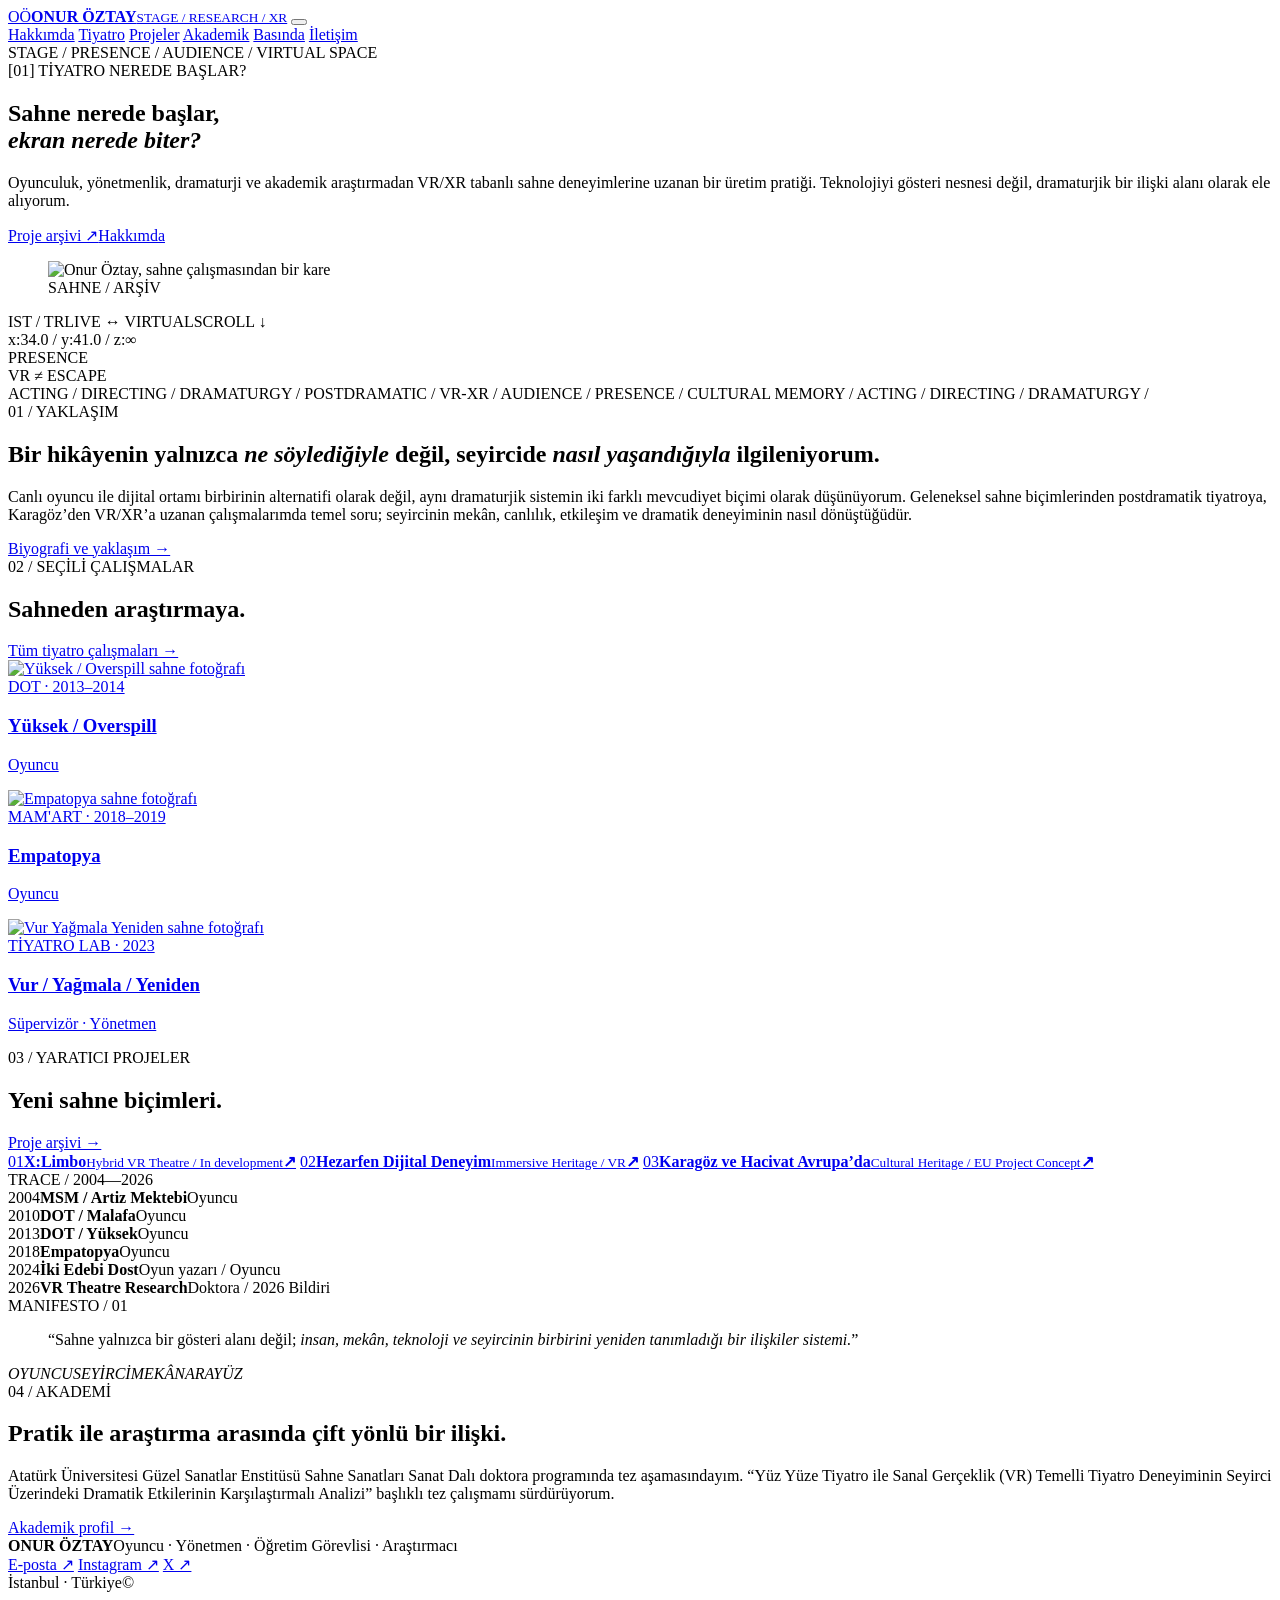
==== commit 1d7f8270: "MASTER V9" ====
--- a/index.html
+++ b/index.html
@@ -1,10 +1,140 @@
-<!doctype html><html lang="tr"><head><meta charset="utf-8"><meta name="viewport" content="width=device-width,initial-scale=1"><title>Ana Sayfa | Onur Öztay</title><meta name="description" content="Tiyatro, araştırma ve dijital deneyim."><link rel="icon" href="favicon.svg" type="image/svg+xml"><link rel="stylesheet" href="styles.css"></head><body class="home"><header class="site-header"><a class="brand" href="index.html"><span class="brand-mark">OÖ</span><span>ONUR ÖZTAY</span></a><button class="menu-toggle" aria-label="Menüyü aç/kapat" aria-expanded="false"><span></span><span></span></button><nav class="site-nav" id="site-nav" aria-label="Ana menü">
-<a href="about.html">Hakkımda</a><a href="theatre.html">Tiyatro</a><a href="projects.html">Projeler</a><a href="academic.html">Akademik</a><a href="press.html">Basında</a><a href="contact.html">İletişim</a>
-</nav></header><main>
-<section class="hero"><div class="hero-copy"><p class="eyebrow">THEATRE · RESEARCH · DIGITAL EXPERIENCE</p><h1>Sahne, teknoloji ve <em>deneyim</em> arasında.</h1><p class="lead">Oyunculuk, yönetmenlik ve akademik araştırmadan VR/XR tabanlı yaratıcı projelere uzanan disiplinlerarası bir üretim pratiği.</p><div class="actions"><a class="btn" href="projects.html">Projeleri keşfet</a><a class="btn ghost" href="about.html">Hakkımda</a></div></div><figure class="hero-image"><img src="portrait-stage.jpg" alt="Onur Öztay sahne çalışması"><figcaption>SAHNE / ARŞİV</figcaption></figure></section>
-<section class="section intro"><p class="kicker">01 / YAKLAŞIM</p><h2>Bir hikâyenin yalnızca ne söylediğiyle değil, seyircide <em>nasıl yaşandığıyla</em> ilgileniyorum.</h2><p>Canlı performans, dramaturji, araştırma ve yeni teknolojiler arasında çalışan bir sahne pratiği.</p></section>
-<section class="section dark"><div class="section-head"><div><p class="kicker">02 / SEÇİLİ ÇALIŞMALAR</p><h2>Sahneden araştırmaya.</h2></div><a href="theatre.html">Tüm tiyatro çalışmaları →</a></div><div class="cards"><a class="card" href="theatre.html#yuksek"><img src="yuksek-stage.jpg" alt="Yüksek / Overspill"><div><small>DOT · 2013–2014</small><h3>Yüksek / Overspill</h3><p>Oyunculuk</p></div></a><a class="card" href="theatre.html#empatopya"><img src="empatopya-stage.jpg" alt="Homo Empathicus / Empatopya"><div><small>MAM'ART · 2018–2019</small><h3>Homo Empathicus / Empatopya</h3><p>Oyunculuk</p></div></a><a class="card" href="theatre.html#yonetmenlik"><img src="vur-yagmala.jpg" alt="Vur Yağmala Yeniden"><div><small>TİYATRO LAB · 2023</small><h3>Vur / Yağmala / Yeniden</h3><p>Yönetmenlik</p></div></a></div></section>
-<section class="section"><p class="kicker">03 / PROJELER</p><h2>Sahnenin sınırları nerede biter?</h2><div class="rows"><a href="projects.html"><b>X:Limbo</b><span>Hybrid VR Theatre ↗</span></a><a href="projects.html"><b>Hezarfen Dijital Deneyim</b><span>VR · fiziksel deneyim · kültürel miras ↗</span></a><a href="projects.html"><b>Karagöz–Hacivat VR</b><span>Geleneksel tiyatro · XR · araştırma ↗</span></a></div></section>
-<section class="section pale"><p class="kicker">04 / AKADEMİ</p><h2>Pratik ile araştırma arasında çift yönlü bir ilişki.</h2><p class="lead narrow">Sahne sanatları, dijital performans, sanal gerçeklik ve seyirci deneyimi üzerine akademik çalışmalar.</p><a class="text-link" href="academic.html">Akademik profil →</a></section>
-<section class="cta"><p class="kicker">05 / İLETİŞİM</p><h2>Bir proje, araştırma ya da yaratıcı iş için konuşalım.</h2><a class="btn" href="contact.html">İletişime geç →</a></section>
-</main><footer class="site-footer"><div><strong>ONUR ÖZTAY</strong><span>Oyuncu · Yönetmen · Araştırmacı</span></div><div class="footer-links"><a href="mailto:onur.oztay@yahoo.com">E-posta ↗</a><a href="https://www.instagram.com/onur.oztay" target="_blank" rel="noopener">Instagram ↗</a><a href="https://x.com/onuroztay" target="_blank" rel="noopener">X ↗</a></div><small>İstanbul · Türkiye · © <span data-year></span></small></footer><script src="app.js"></script></body></html>+<!doctype html>
+<html lang="tr">
+<head>
+<meta charset="utf-8">
+<meta name="viewport" content="width=device-width,initial-scale=1">
+<meta name="theme-color" content="#11110f">
+<meta name="author" content="Onur Öztay">
+<link rel="icon" href="assets/favicon.svg" type="image/svg+xml">
+<link rel="stylesheet" href="assets/styles.css">
+
+<title>Onur Öztay — Tiyatro, Araştırma & Dijital Deneyim</title>
+<meta name="description" content="Onur Öztay'ın oyunculuk, yönetmenlik, akademik araştırma ve dijital deneyim çalışmalarından oluşan kişisel portfolyosu.">
+<meta property="og:title" content="Onur Öztay — Tiyatro, Araştırma & Dijital Deneyim">
+<meta property="og:description" content="Onur Öztay'ın oyunculuk, yönetmenlik, akademik araştırma ve dijital deneyim çalışmalarından oluşan kişisel portfolyosu.">
+<meta property="og:type" content="website">
+</head>
+<body data-page="home">
+<div class="noise" aria-hidden="true"></div><div class="viewport-grid" aria-hidden="true"></div><div class="cursor-orbit" aria-hidden="true"></div>
+<header class="site-header">
+  <a class="brand" href="index.html"><span class="brand-disc">OÖ</span><span class="brand-stack"><b>ONUR ÖZTAY</b><small>STAGE / RESEARCH / XR</small></span></a>
+  <button class="menu-toggle" aria-label="Menüyü aç/kapat" aria-expanded="false"><span></span><span></span></button>
+  <nav class="site-nav" aria-label="Ana menü">
+    <a href="about.html">Hakkımda</a>
+    <a href="theatre.html">Tiyatro</a>
+    <a href="projects.html">Projeler</a>
+    <a href="academic.html">Akademik</a>
+    <a href="press.html">Basında</a>
+    <a href="contact.html">İletişim</a>
+  </nav>
+</header>
+
+<main>
+<section class="hero hero-photo">
+  <div class="hero-copy">
+    <div class="eyebrow">STAGE / PRESENCE / AUDIENCE / VIRTUAL SPACE</div>
+    <div class="hero-question">[01] TİYATRO NEREDE BAŞLAR?</div>
+    <h1>Sahne nerede başlar,<br><em>ekran nerede biter?</em></h1>
+    <p class="lead">Oyunculuk, yönetmenlik, dramaturji ve akademik araştırmadan VR/XR tabanlı sahne deneyimlerine uzanan bir üretim pratiği. Teknolojiyi gösteri nesnesi değil, dramaturjik bir ilişki alanı olarak ele alıyorum.</p>
+    <div class="actions"><a class="button primary" href="projects.html">Proje arşivi ↗</a><a class="button ghost" href="about.html">Hakkımda</a></div>
+  </div>
+  <figure class="hero-portrait">
+    <img src="assets/images/portrait-stage.jpg" alt="Onur Öztay, sahne çalışmasından bir kare">
+    <figcaption>SAHNE / ARŞİV</figcaption>
+  </figure>
+  <div class="hero-foot"><span>IST / TR</span><span>LIVE ↔ VIRTUAL</span><span>SCROLL ↓</span></div>
+  <div class="hero-coordinate" aria-hidden="true">x:34.0 / y:41.0 / z:∞</div>
+  <div class="hero-fragment fragment-a" aria-hidden="true">PRESENCE</div>
+  <div class="hero-fragment fragment-b" aria-hidden="true">VR ≠ ESCAPE</div>
+</section>
+
+<section class="ticker"><div>ACTING / DIRECTING / DRAMATURGY / POSTDRAMATIC / VR-XR / AUDIENCE / PRESENCE / CULTURAL MEMORY / ACTING / DIRECTING / DRAMATURGY /</div></section>
+
+<section class="section">
+  <div class="section-index">01 / YAKLAŞIM</div>
+  <div class="split">
+    <h2>Bir hikâyenin yalnızca <em>ne söylediğiyle</em> değil, seyircide <em>nasıl yaşandığıyla</em> ilgileniyorum.</h2>
+    <div class="copy">
+      <p>Canlı oyuncu ile dijital ortamı birbirinin alternatifi olarak değil, aynı dramaturjik sistemin iki farklı mevcudiyet biçimi olarak düşünüyorum. Geleneksel sahne biçimlerinden postdramatik tiyatroya, Karagöz’den VR/XR’a uzanan çalışmalarımda temel soru; seyircinin mekân, canlılık, etkileşim ve dramatik deneyiminin nasıl dönüştüğüdür.</p>
+      <a class="text-link" href="about.html">Biyografi ve yaklaşım →</a>
+    </div>
+  </div>
+</section>
+
+<section class="section dark-band">
+  <div class="section-head">
+    <div><span class="section-index">02 / SEÇİLİ ÇALIŞMALAR</span><h2>Sahneden araştırmaya.</h2></div>
+    <a class="text-link" href="theatre.html">Tüm tiyatro çalışmaları →</a>
+  </div>
+  <div class="work-grid">
+    <a class="work-card large" href="theatre.html#yuksek">
+      <img src="assets/images/yuksek-stage.jpg" alt="Yüksek / Overspill sahne fotoğrafı">
+      <div class="work-overlay"><span>DOT · 2013–2014</span><h3>Yüksek / Overspill</h3><p>Oyuncu</p></div>
+    </a>
+    <a class="work-card" href="theatre.html#empatopya">
+      <img src="assets/images/empatopya-stage.jpg" alt="Empatopya sahne fotoğrafı">
+      <div class="work-overlay"><span>MAM'ART · 2018–2019</span><h3>Empatopya</h3><p>Oyuncu</p></div>
+    </a>
+    <a class="work-card" href="theatre.html#yonetmenlik">
+      <img src="assets/images/vur-yagmala.jpg" alt="Vur Yağmala Yeniden sahne fotoğrafı">
+      <div class="work-overlay"><span>TİYATRO LAB · 2023</span><h3>Vur / Yağmala / Yeniden</h3><p>Süpervizör · Yönetmen</p></div>
+    </a>
+  </div>
+</section>
+
+<section class="section projects-preview">
+  <div class="section-head">
+    <div><span class="section-index">03 / YARATICI PROJELER</span><h2>Yeni sahne biçimleri.</h2></div>
+    <a class="text-link" href="projects.html">Proje arşivi →</a>
+  </div>
+  <div class="project-strips">
+    <a href="project.html?id=xlimbo"><span>01</span><strong>X:Limbo</strong><small>Hybrid VR Theatre / In development</small><b>↗</b></a>
+    <a href="project.html?id=hezarfen"><span>02</span><strong>Hezarfen Dijital Deneyim</strong><small>Immersive Heritage / VR</small><b>↗</b></a>
+    <a href="project.html?id=karagoz"><span>03</span><strong>Karagöz ve Hacivat Avrupa’da</strong><small>Cultural Heritage / EU Project Concept</small><b>↗</b></a>
+  </div>
+</section>
+
+<section class="section trace-section">
+  <div class="section-index">TRACE / 2004—2026</div>
+  <div class="trace-line">
+    <article><time>2004</time><strong>MSM / Artiz Mektebi</strong><span>Oyuncu</span></article>
+    <article><time>2010</time><strong>DOT / Malafa</strong><span>Oyuncu</span></article>
+    <article><time>2013</time><strong>DOT / Yüksek</strong><span>Oyuncu</span></article>
+    <article><time>2018</time><strong>Empatopya</strong><span>Oyuncu</span></article>
+    <article><time>2024</time><strong>İki Edebi Dost</strong><span>Oyun yazarı / Oyuncu</span></article>
+    <article><time>2026</time><strong>VR Theatre Research</strong><span>Doktora / 2026 Bildiri</span></article>
+  </div>
+</section>
+<section class="statement">
+  <span>MANIFESTO / 01</span>
+  <div class="statement-grid">
+    <blockquote>“Sahne yalnızca bir gösteri alanı değil; <em>insan, mekân, teknoloji ve seyircinin birbirini yeniden tanımladığı bir ilişkiler sistemi.</em>”</blockquote>
+    <div class="statement-diagram" aria-hidden="true">
+      <i>OYUNCU</i><i>SEYİRCİ</i><i>MEKÂN</i><i>ARAYÜZ</i><b></b>
+    </div>
+  </div>
+</section>
+
+<section class="section">
+  <div class="section-index">04 / AKADEMİ</div>
+  <div class="split">
+    <h2>Pratik ile araştırma arasında çift yönlü bir ilişki.</h2>
+    <div class="copy">
+      <p>Atatürk Üniversitesi Güzel Sanatlar Enstitüsü Sahne Sanatları Sanat Dalı doktora programında tez aşamasındayım. “Yüz Yüze Tiyatro ile Sanal Gerçeklik (VR) Temelli Tiyatro Deneyiminin Seyirci Üzerindeki Dramatik Etkilerinin Karşılaştırmalı Analizi” başlıklı tez çalışmamı sürdürüyorum.</p>
+      <a class="text-link" href="academic.html">Akademik profil →</a>
+    </div>
+  </div>
+</section>
+</main>
+<footer class="site-footer">
+  <div><strong>ONUR ÖZTAY</strong><span>Oyuncu · Yönetmen · Öğretim Görevlisi · Araştırmacı</span></div>
+  <div class="footer-social">
+    <a href="mailto:onur.oztay@yahoo.com">E-posta ↗</a>
+    <a href="https://www.instagram.com/onur.oztay" target="_blank" rel="noopener">Instagram ↗</a>
+    <a href="https://x.com/onuroztay" target="_blank" rel="noopener">X ↗</a>
+  </div>
+  <div class="footer-meta"><span>İstanbul · Türkiye</span><span>© <span data-year></span></span></div>
+</footer>
+<script src="assets/app.js"></script>
+
+</body></html>
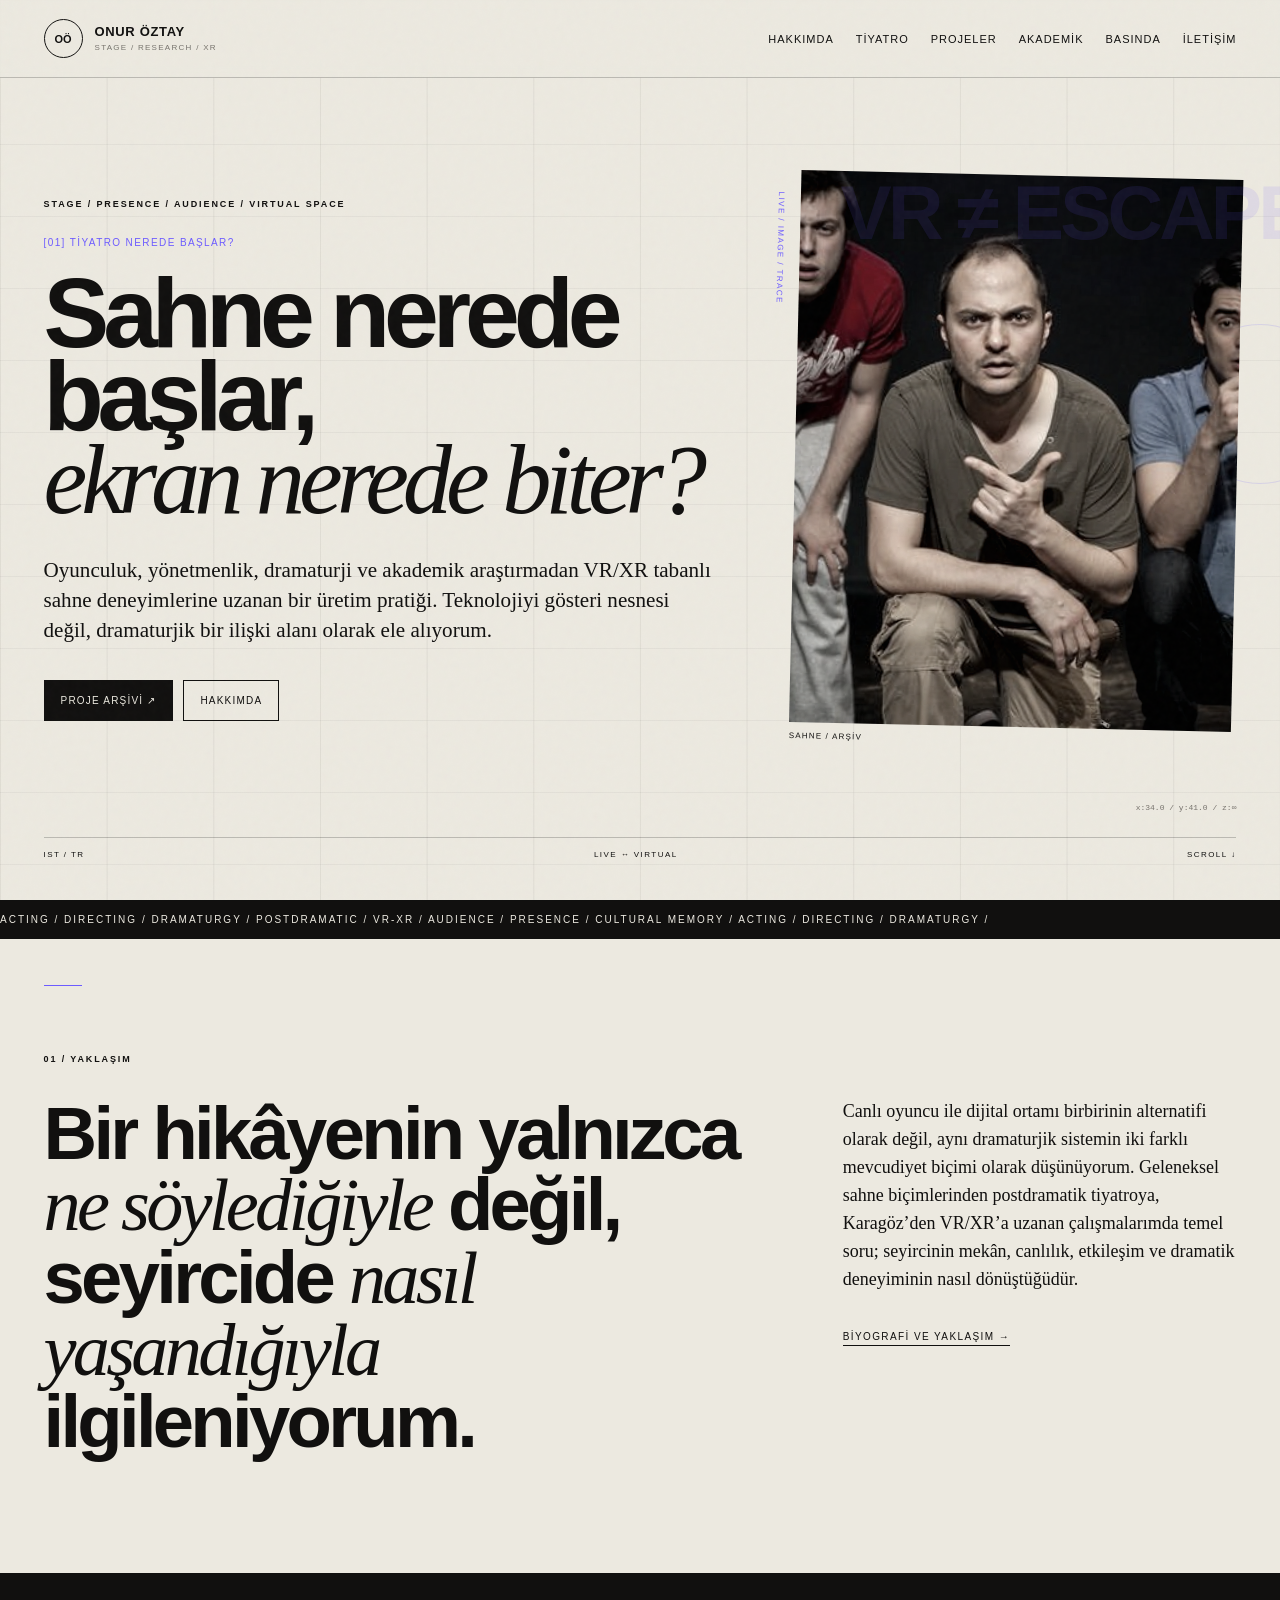
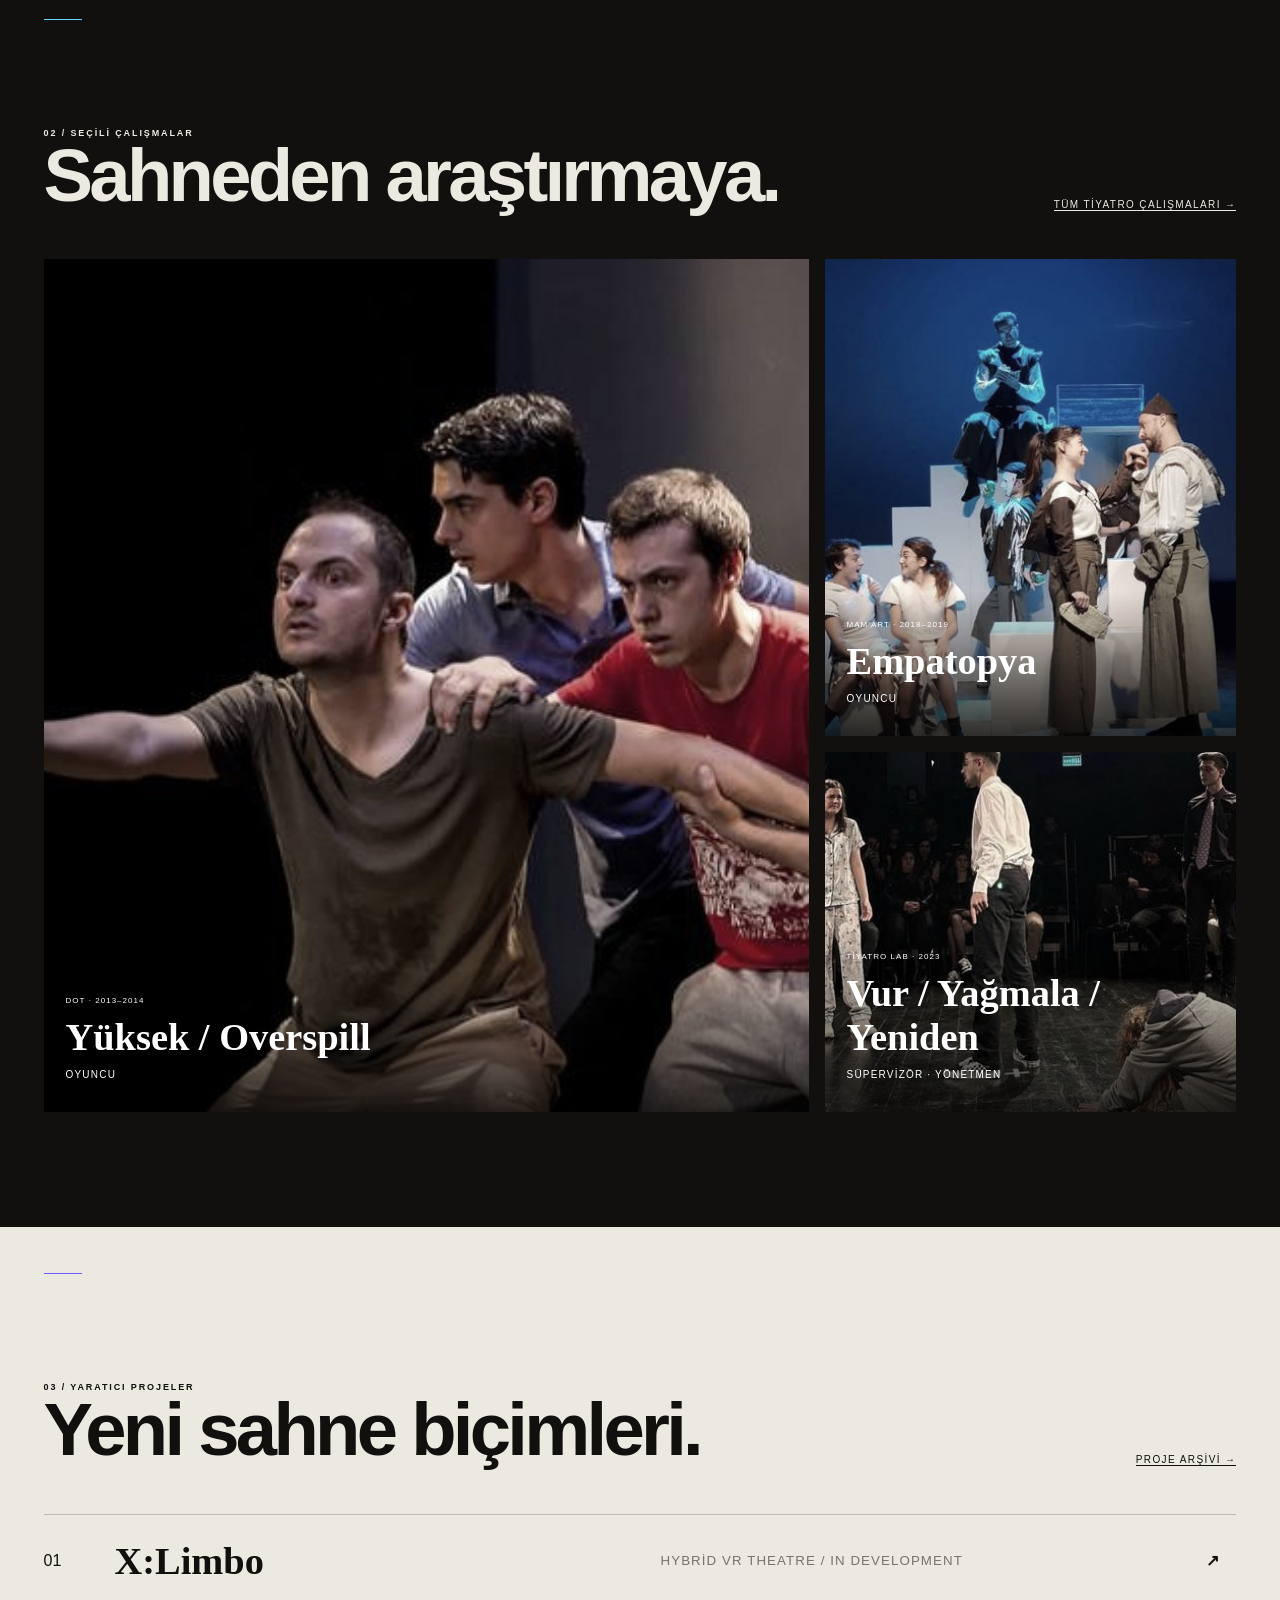
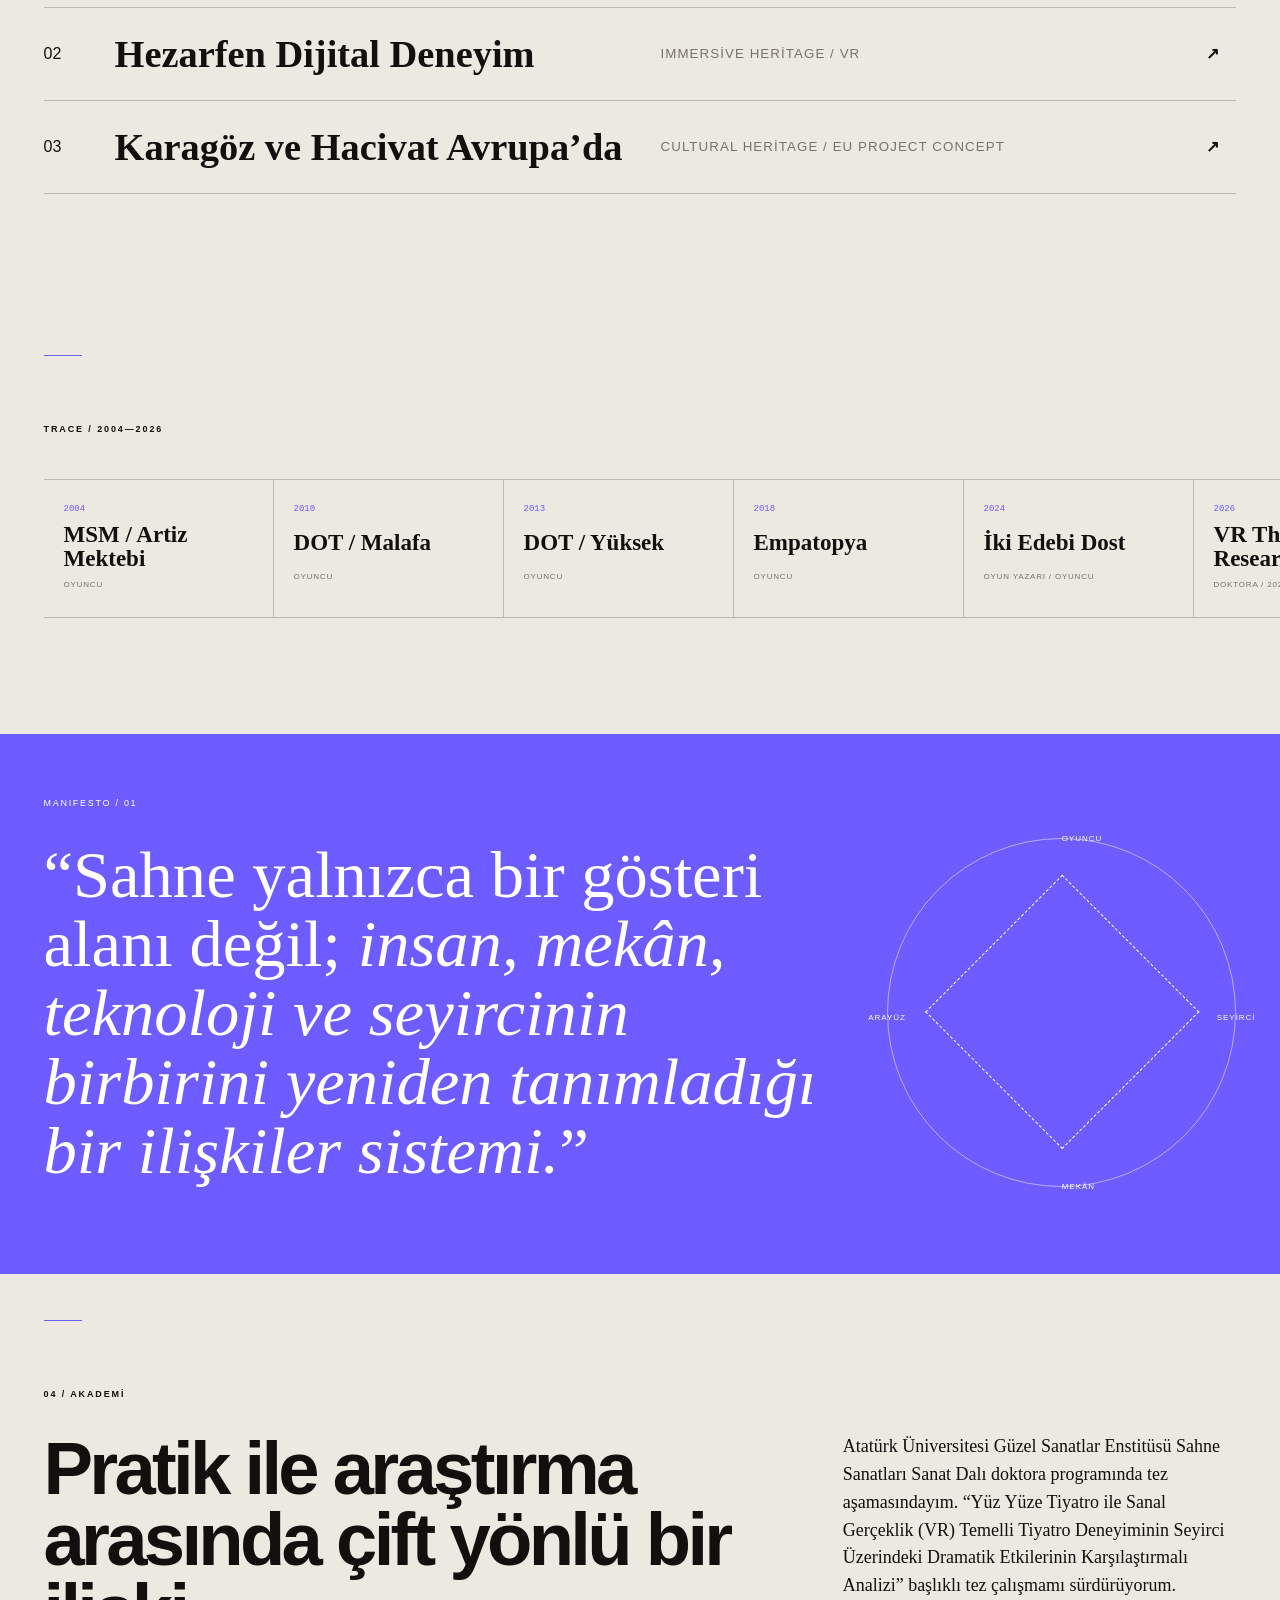
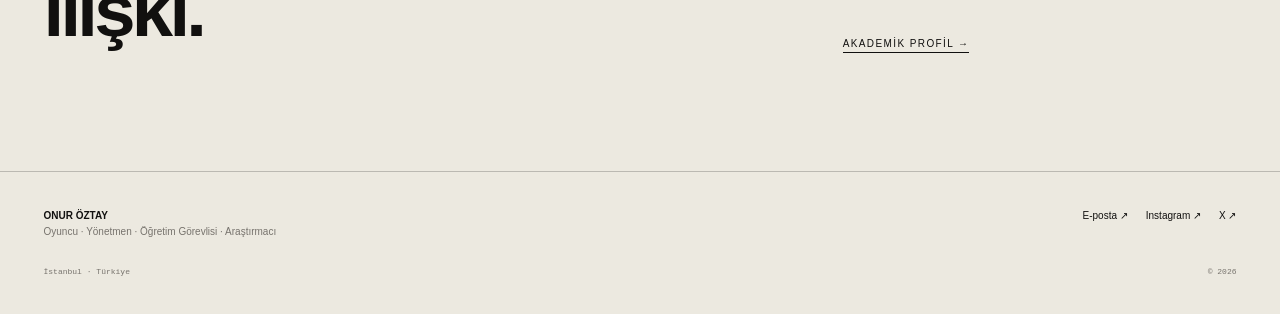
==== commit aadb9308: "Add files via upload" ====
--- a/index.html
+++ b/index.html
@@ -5,8 +5,322 @@
 <meta name="viewport" content="width=device-width,initial-scale=1">
 <meta name="theme-color" content="#11110f">
 <meta name="author" content="Onur Öztay">
-<link rel="icon" href="assets/favicon.svg" type="image/svg+xml">
-<link rel="stylesheet" href="assets/styles.css">
+<link rel="icon" href="[data-uri]" type="image/svg+xml">
+<style>
+
+:root{
+  --ink:#11100f; --paper:#ece9e0; --paper2:#d9d4c8; --ghost:#77736d;
+  --acid:#6d5cff; --signal:#f04b2f; --electric:#62d8ff; --line:rgba(17,16,15,.22);
+  --max:1440px; --pad:clamp(18px,3.4vw,54px);
+}
+*{box-sizing:border-box}
+html{scroll-behavior:smooth}
+body{margin:0;background:var(--paper);color:var(--ink);font-family:Arial,Helvetica,sans-serif;overflow-x:hidden}
+a{color:inherit;text-decoration:none} img{display:block;max-width:100%}
+em{font-family:Georgia,Times,serif;font-weight:400}
+::selection{background:var(--acid);color:#fff}
+.noise{position:fixed;inset:0;pointer-events:none;z-index:90;opacity:.06;background-image:url("data:image/svg+xml,%3Csvg viewBox='0 0 180 180' xmlns='http://www.w3.org/2000/svg'%3E%3Cfilter id='n'%3E%3CfeTurbulence type='fractalNoise' baseFrequency='.72' numOctaves='3' stitchTiles='stitch'/%3E%3C/filter%3E%3Crect width='100%25' height='100%25' filter='url(%23n)' opacity='.42'/%3E%3C/svg%3E")}
+.viewport-grid{position:fixed;inset:0;pointer-events:none;z-index:-1;background-image:linear-gradient(to right,rgba(17,16,15,.055) 1px,transparent 1px),linear-gradient(to bottom,rgba(17,16,15,.04) 1px,transparent 1px);background-size:8.333vw 100%,100% 72px}
+.cursor-orbit{position:fixed;width:160px;height:160px;border:1px solid rgba(109,92,255,.16);border-radius:50%;right:-60px;top:36vh;pointer-events:none;z-index:-1}
+.site-header{height:78px;padding:0 var(--pad);display:flex;align-items:center;justify-content:space-between;border-bottom:1px solid var(--line);position:relative;z-index:50;background:rgba(236,233,224,.86);backdrop-filter:blur(12px)}
+.brand{display:flex;align-items:center;gap:12px}.brand-disc{width:39px;height:39px;border:1px solid var(--ink);border-radius:50%;display:grid;place-items:center;font-size:11px;font-weight:800}.brand-stack{display:grid;line-height:1}.brand-stack b{font-size:13px;letter-spacing:.05em}.brand-stack small{margin-top:6px;font-size:8px;letter-spacing:.16em;color:var(--ghost)}
+.site-nav{display:flex;gap:22px;font-size:11px;letter-spacing:.09em;text-transform:uppercase}.site-nav a{position:relative}.site-nav a:after{content:"";position:absolute;left:0;right:100%;bottom:-5px;height:1px;background:var(--acid);transition:.25s}.site-nav a:hover:after{right:0}
+.menu-toggle{display:none;background:none;border:0;width:42px;height:42px}.menu-toggle span{display:block;border-top:1px solid var(--ink);margin:8px 0}
+
+.hero{min-height:calc(100svh - 78px);padding:clamp(44px,7vw,108px) var(--pad) 34px;max-width:var(--max);margin:auto;display:grid;grid-template-columns:1.1fr .72fr;gap:clamp(30px,6vw,92px);align-items:center;position:relative}
+.hero-copy{position:relative;z-index:2}.eyebrow,.section-index{font-size:9px;letter-spacing:.21em;text-transform:uppercase;font-weight:700}.hero-question{font-size:10px;letter-spacing:.14em;color:var(--acid);margin-top:28px}
+.hero h1,.page-hero h1,.contact-hero h1{font-size:clamp(58px,7.7vw,126px);line-height:.84;letter-spacing:-.062em;margin:24px 0 34px;font-weight:800}.hero h1 em,.page-hero h1 em,.contact-hero h1 em{font-weight:400}
+.lead{font-family:Georgia,Times,serif;font-size:clamp(18px,1.65vw,27px);line-height:1.42;max-width:760px}.actions{display:flex;gap:10px;margin-top:34px;flex-wrap:wrap}.button{padding:14px 16px;border:1px solid var(--ink);font-size:10px;letter-spacing:.12em;text-transform:uppercase}.button.primary{background:var(--ink);color:var(--paper)}.button:hover{background:var(--acid);border-color:var(--acid);color:#fff}
+.hero-portrait{margin:0;position:relative;transform:rotate(1.3deg)}.hero-portrait:before{content:"LIVE / IMAGE / TRACE";position:absolute;left:-24px;top:22px;writing-mode:vertical-rl;font-size:8px;letter-spacing:.18em;color:var(--acid)}.hero-portrait img{width:100%;aspect-ratio:4/5;object-fit:cover;filter:grayscale(.65) contrast(1.08)}.hero-portrait figcaption{font-size:8px;letter-spacing:.15em;margin-top:9px}
+.hero-foot{grid-column:1/-1;display:flex;justify-content:space-between;border-top:1px solid var(--line);padding-top:12px;font-size:8px;letter-spacing:.18em}.hero-coordinate{position:absolute;right:var(--pad);bottom:88px;font-family:monospace;font-size:8px;color:var(--ghost)}.hero-fragment{position:absolute;font-weight:900;letter-spacing:-.05em;opacity:.11;pointer-events:none}.fragment-a{font-size:clamp(55px,10vw,160px);left:-1vw;bottom:16vh;transform:rotate(-90deg);transform-origin:left bottom}.fragment-b{font-size:clamp(34px,6vw,90px);right:-2vw;top:10vh;color:var(--acid)}
+
+.ticker{overflow:hidden;border-top:1px solid var(--line);border-bottom:1px solid var(--line);background:var(--ink);color:var(--paper);font-size:10px;letter-spacing:.2em;white-space:nowrap}.ticker div{padding:13px 0;animation:marquee 26s linear infinite;width:max-content}@keyframes marquee{to{transform:translateX(-50%)}}
+
+.section{padding:clamp(76px,9vw,145px) var(--pad);max-width:var(--max);margin:auto;position:relative}.section:before{content:"";position:absolute;left:var(--pad);top:46px;width:38px;border-top:1px solid var(--acid)}
+.split{display:grid;grid-template-columns:1.15fr .65fr;gap:clamp(34px,8vw,120px);margin-top:34px}.split h2,.section-head h2,.project-detail-grid h2,.apparatus-copy h2{font-size:clamp(42px,5.8vw,88px);line-height:.96;letter-spacing:-.05em;margin:0}.copy{font-family:Georgia,Times,serif;font-size:18px;line-height:1.55}.copy p:first-child{margin-top:0}.text-link{display:inline-block;margin-top:18px;font-family:Arial,sans-serif;font-size:10px;letter-spacing:.14em;text-transform:uppercase;border-bottom:1px solid}
+
+.dark-band{max-width:none;background:var(--ink);color:var(--paper);padding-left:max(var(--pad),calc((100vw - var(--max))/2 + var(--pad)));padding-right:max(var(--pad),calc((100vw - var(--max))/2 + var(--pad)))}.dark-band:before{border-color:var(--electric)}
+.section-head{display:flex;justify-content:space-between;align-items:end;gap:24px;margin:34px 0 48px}
+.work-grid{display:grid;grid-template-columns:1.3fr .7fr;gap:16px}.work-card{position:relative;min-height:360px;overflow:hidden;background:#222}.work-card.large{grid-row:span 2}.work-card img{width:100%;height:100%;object-fit:cover;filter:grayscale(.45);transition:.5s}.work-card:hover img{transform:scale(1.025);filter:grayscale(0)}.work-overlay{position:absolute;inset:auto 0 0;padding:22px;background:linear-gradient(transparent,rgba(0,0,0,.78));color:#fff}.work-overlay span{font-size:8px;letter-spacing:.13em}.work-overlay h3{font-family:Georgia,Times,serif;font-size:clamp(25px,3vw,42px);margin:8px 0 3px}.work-overlay p{font-size:10px;letter-spacing:.12em;text-transform:uppercase}
+
+.projects-preview .project-strips{margin-top:45px;border-top:1px solid var(--line)}.project-strips a{display:grid;grid-template-columns:56px 1fr 1fr 30px;gap:15px;align-items:center;padding:24px 0;border-bottom:1px solid var(--line)}.project-strips strong{font-family:Georgia,serif;font-size:clamp(25px,3vw,42px)}.project-strips small{color:var(--ghost);letter-spacing:.08em;text-transform:uppercase}
+
+.statement{background:var(--acid);color:#fff;padding:58px var(--pad);max-width:none}.statement>span{font-size:9px;letter-spacing:.19em}.statement-grid{max-width:var(--max);margin:auto;display:grid;grid-template-columns:1.25fr .55fr;gap:50px;align-items:center}.statement blockquote{font-family:Georgia,serif;font-size:clamp(34px,5.2vw,72px);line-height:1.04;margin:30px 0}.statement-diagram{aspect-ratio:1;position:relative;border:1px solid rgba(255,255,255,.5);border-radius:50%}.statement-diagram i{position:absolute;font-style:normal;font-size:8px;letter-spacing:.12em}.statement-diagram i:nth-child(1){left:50%;top:-5px}.statement-diagram i:nth-child(2){right:-20px;top:50%}.statement-diagram i:nth-child(3){left:50%;bottom:-5px}.statement-diagram i:nth-child(4){left:-20px;top:50%}.statement-diagram b{position:absolute;inset:22%;border:1px dashed #fff;transform:rotate(45deg)}
+
+.page-hero,.contact-hero{padding:clamp(68px,8vw,125px) var(--pad) 80px;max-width:var(--max);margin:auto;border-bottom:1px solid var(--line)}.page-hero.compact{padding-bottom:50px}.page-hero .lead{max-width:920px}.page-hero:after{content:"// DOCUMENT / TRACE / 2026";display:block;margin-top:45px;font:8px monospace;color:var(--ghost)}
+.bio-layout{display:grid;grid-template-columns:.72fr 1fr;gap:clamp(36px,8vw,110px);align-items:start}.bio-photo{margin:0;position:sticky;top:100px}.bio-photo img{filter:grayscale(.65);transform:rotate(-1.2deg)}.bio-text{font-family:Georgia,Times,serif;font-size:18px;line-height:1.6}.bio-text .lead{font-size:clamp(23px,2.7vw,38px)}
+.light{background:var(--paper2);max-width:none;padding-left:max(var(--pad),calc((100vw - var(--max))/2 + var(--pad)));padding-right:max(var(--pad),calc((100vw - var(--max))/2 + var(--pad)))}
+.timeline{margin-top:46px;border-top:1px solid var(--line)}.timeline article,.credit-list article{display:grid;grid-template-columns:150px 1fr;gap:25px;border-bottom:1px solid var(--line);padding:26px 0}.timeline time,.credit-list time{font:10px monospace;color:var(--acid)}.timeline h3,.credit-list h3{font-family:Georgia,serif;font-size:26px;margin:0}.timeline p,.credit-list p{margin:6px 0 0;color:var(--ghost)}
+.postdramatic-statement{overflow:hidden}.apparatus-grid{display:grid;grid-template-columns:.75fr 1.15fr;gap:50px;align-items:center;min-height:520px}.apparatus-word{font-size:clamp(55px,9vw,150px);font-weight:900;letter-spacing:-.07em;writing-mode:vertical-rl;transform:rotate(180deg);color:rgba(17,16,15,.11)}.apparatus-copy p{font-family:Georgia,serif;font-size:20px;max-width:700px}.apparatus-axis{grid-column:1/-1;display:flex;align-items:center;gap:14px;font:8px monospace;letter-spacing:.16em}.apparatus-axis b{height:1px;background:linear-gradient(90deg,var(--signal),var(--acid),var(--electric));flex:1;position:relative}.apparatus-axis b:after{content:"";width:10px;height:10px;border:1px solid var(--acid);border-radius:50%;position:absolute;left:62%;top:-5px;background:var(--paper)}
+.encounter-cloud{display:flex;flex-wrap:wrap;gap:0;margin-top:40px;border-top:1px solid var(--line);border-left:1px solid var(--line)}.encounter-cloud span{font-family:Georgia,serif;font-size:clamp(20px,2.2vw,34px);padding:20px 24px;border-right:1px solid var(--line);border-bottom:1px solid var(--line);background:rgba(255,255,255,.14)}.encounter-cloud span:nth-child(3n){transform:translateY(10px)}.encounter-cloud span:nth-child(4n){color:var(--acid)}
+
+.theatre-feature{padding-top:60px;padding-bottom:60px}.feature-grid{display:grid;grid-template-columns:1fr 1fr;gap:clamp(35px,7vw,90px);align-items:center}.feature-grid.reverse img{order:-1}.feature-grid img{aspect-ratio:4/3;object-fit:cover;filter:grayscale(.55)}.feature-grid h2{font-size:clamp(42px,6vw,80px);line-height:.94;letter-spacing:-.05em}.tags{display:flex;gap:8px;flex-wrap:wrap;margin-top:20px}.tags span{border:1px solid var(--line);padding:8px 10px;font-size:8px;letter-spacing:.12em;text-transform:uppercase}.gallery-row{display:grid;grid-template-columns:1.1fr .9fr .8fr;gap:12px;margin-bottom:40px}.gallery-row figure{margin:0}.gallery-row img{aspect-ratio:4/3;object-fit:cover;filter:grayscale(.45)}.gallery-row figcaption{font:9px monospace;margin-top:8px}.compact-list{margin-top:35px}.role-score{display:flex;gap:0;margin-top:44px;border:1px solid var(--line);width:max-content;max-width:100%;overflow:auto}.role-score span{padding:10px 14px;border-right:1px solid var(--line);font-size:8px;letter-spacing:.12em;white-space:nowrap}
+.media-grid{display:grid;grid-template-columns:1fr 1fr;gap:14px}.media-grid figure{margin:0}.media-grid img{aspect-ratio:16/10;object-fit:cover;filter:grayscale(.55)}.media-grid figcaption{display:flex;justify-content:space-between;margin-top:8px;font-size:10px}.mini-credits{display:flex;flex-wrap:wrap;gap:8px;margin-top:35px}.mini-credits span{border:1px solid rgba(255,255,255,.25);padding:9px 11px;font-size:9px}
+
+.project-legend{display:flex;gap:0;margin-top:35px;width:max-content;max-width:100%;overflow:auto;border:1px solid var(--line)}.project-legend span{padding:9px 14px;border-right:1px solid var(--line);font:8px monospace}
+.project-cards{display:grid;grid-template-columns:repeat(2,1fr);gap:1px;background:var(--line);border:1px solid var(--line)}.project-card{background:var(--paper);display:grid;grid-template-columns:.75fr 1.25fr;min-height:290px}.project-card>div:last-child{padding:28px}.project-card small{font-size:8px;letter-spacing:.12em;color:var(--ghost)}.project-card h2{font-family:Georgia,serif;font-size:clamp(28px,3.2vw,50px);line-height:.98;margin:45px 0 12px}.project-card p{font-family:Georgia,serif;font-size:16px;line-height:1.5}
+.project-art{position:relative;overflow:hidden;background:#171717;color:#fff;min-height:220px}.project-art:before,.project-art:after{content:"";position:absolute;border:1px solid currentColor;opacity:.35}.project-art:before{width:70%;height:70%;left:15%;top:15%;transform:rotate(18deg)}.project-art:after{width:38%;height:38%;left:30%;top:30%;border-radius:50%}.project-art span{position:absolute;left:15px;top:15px;font:8px monospace;letter-spacing:.14em;z-index:2}.project-art i{position:absolute;left:0;right:0;top:50%;height:1px;background:currentColor;opacity:.5}.project-art.xlimbo{background:linear-gradient(145deg,#0e0e10,#312a80);color:#8be7ff}.project-art.hezarfen{background:linear-gradient(160deg,#d9d1bd,#4f7192);color:#181818}.project-art.karagoz,.project-art.karagoz3005{background:radial-gradient(circle at 55% 45%,#e7c257 0 13%,#151515 14% 100%);color:#f3e4a9}.project-art.mahalle{background:linear-gradient(135deg,#d7d1c1,#e15b3d);color:#222}.project-art.gs{background:linear-gradient(135deg,#7e0914,#f0a31b);color:#fff}.project-art.lab{background:linear-gradient(135deg,#080808,#444);color:#fff}
+.project-detail-hero{max-width:var(--max);margin:auto;padding:90px var(--pad);display:grid;grid-template-columns:1.15fr .85fr;gap:70px;align-items:center}.project-detail-hero h1{font-size:clamp(54px,8vw,112px);line-height:.87;letter-spacing:-.06em;margin:20px 0}.detail-art{min-height:520px;box-shadow:28px 28px 0 rgba(109,92,255,.13)}.wire-a,.wire-b{position:absolute!important;display:block;border:1px dashed currentColor;opacity:.45}.wire-a{inset:12%;transform:perspective(300px) rotateX(58deg) rotateZ(18deg)}.wire-b{inset:24%;border-radius:50%;transform:translateZ(20px)}.depth-label{position:absolute;right:10px;bottom:10px;font:8px monospace;font-style:normal;opacity:.75}.project-detail-grid{display:grid;grid-template-columns:.85fr 1.15fr;gap:80px}.big-note{font-family:Georgia,serif;font-size:clamp(24px,3vw,42px);max-width:1000px}
+
+.research-map-section{background:#111;color:#eee;max-width:none;padding-left:max(var(--pad),calc((100vw - var(--max))/2 + var(--pad)));padding-right:max(var(--pad),calc((100vw - var(--max))/2 + var(--pad)))}.research-map{height:500px;max-width:1000px;margin:50px auto 0;position:relative;border:1px solid rgba(255,255,255,.18);background:linear-gradient(rgba(255,255,255,.04) 1px,transparent 1px),linear-gradient(90deg,rgba(255,255,255,.04) 1px,transparent 1px);background-size:50px 50px}.research-map .node{position:absolute;padding:9px 12px;border:1px solid rgba(255,255,255,.4);font:9px monospace;background:#111}.n1{left:8%;top:16%}.n2{right:12%;top:20%;color:#8be7ff}.n3{left:44%;top:44%;color:#ff725d}.n4{left:15%;bottom:15%}.n5{right:16%;bottom:13%}.research-map .line{position:absolute;height:1px;background:rgba(255,255,255,.32);transform-origin:left}.l1{width:45%;left:15%;top:21%;transform:rotate(20deg)}.l2{width:38%;left:50%;top:48%;transform:rotate(-35deg)}.l3{width:36%;left:20%;top:75%;transform:rotate(-30deg)}.l4{width:34%;left:48%;top:48%;transform:rotate(42deg)}
+
+.press-list{display:grid;grid-template-columns:repeat(2,1fr);gap:1px;background:var(--line);border:1px solid var(--line)}.press-list a{background:var(--paper);padding:28px;min-height:280px}.press-list span{font:8px monospace;color:var(--acid)}.press-list h2{font-family:Georgia,serif;font-size:clamp(26px,3vw,45px);margin:55px 0 15px}.press-list p{font-family:Georgia,serif;line-height:1.5}.press-list b{font-size:9px;letter-spacing:.1em}
+.contact-hero{min-height:60vh}.contact-cards{display:grid;grid-template-columns:repeat(3,1fr);gap:1px;background:var(--line)}.contact-cards a{background:var(--paper);padding:30px;min-height:180px;display:grid;align-content:space-between}.contact-cards span{font:8px monospace}.contact-cards strong{font-family:Georgia,serif;font-size:22px}.privacy-note{font-size:10px;color:var(--ghost);margin-top:20px}
+
+.site-footer{max-width:var(--max);margin:auto;border-top:1px solid var(--line);padding:38px var(--pad);display:grid;grid-template-columns:1fr auto;gap:30px;font-size:10px}.site-footer>div:first-child strong,.site-footer>div:first-child span{display:block}.site-footer>div:first-child span{color:var(--ghost);margin-top:5px}.footer-social{display:flex;gap:18px}.footer-meta{grid-column:1/-1;display:flex;justify-content:space-between;color:var(--ghost);font:8px monospace}
+
+@media(max-width:900px){
+ .site-nav{display:none;position:absolute;left:0;right:0;top:78px;background:var(--paper);padding:26px var(--pad);border-bottom:1px solid var(--line);flex-direction:column;font-size:22px;z-index:40}.site-nav.open{display:flex}.menu-toggle{display:block}
+ .hero{grid-template-columns:1fr;padding-top:56px}.hero-portrait{max-width:72vw;margin-left:auto}.hero-fragment{display:none}
+ .split,.bio-layout,.apparatus-grid,.feature-grid,.project-detail-grid,.project-detail-hero{grid-template-columns:1fr}
+ .bio-photo{position:relative;top:auto;max-width:70vw}
+ .apparatus-word{writing-mode:initial;transform:none;font-size:18vw}
+ .statement-grid{grid-template-columns:1fr}.statement-diagram{max-width:260px}
+ .project-cards{grid-template-columns:1fr}.project-card{grid-template-columns:.65fr 1.35fr}
+ .work-grid{grid-template-columns:1fr 1fr}.work-card.large{grid-column:1/-1;grid-row:auto}
+}
+@media(max-width:620px){
+ :root{--pad:18px}.site-header{height:68px}.site-nav{top:68px}.brand-stack small{display:none}
+ .hero{min-height:auto;padding-bottom:26px}.hero h1,.page-hero h1,.contact-hero h1{font-size:clamp(51px,16vw,78px);line-height:.88}
+ .hero-portrait{max-width:86vw}.hero-foot{font-size:7px}.hero-coordinate{display:none}
+ .section{padding-top:78px;padding-bottom:78px}.section:before{top:30px}
+ .split h2,.section-head h2,.apparatus-copy h2{font-size:42px}
+ .section-head{display:block}.section-head .text-link{margin-top:15px}
+ .work-grid,.gallery-row,.media-grid,.press-list,.contact-cards{grid-template-columns:1fr}
+ .project-strips a{grid-template-columns:36px 1fr 22px}.project-strips small{grid-column:2/3}.project-card{grid-template-columns:1fr}.project-card .project-art{min-height:160px}.project-card h2{margin-top:24px}
+ .timeline article,.credit-list article{grid-template-columns:86px 1fr;gap:15px}.timeline h3,.credit-list h3{font-size:22px}
+ .feature-grid.reverse img{order:0}.feature-grid img{aspect-ratio:1.1}
+ .detail-art{min-height:320px}.research-map{height:430px}.statement{padding-left:18px;padding-right:18px}
+ .contact-cards a{min-height:140px}.site-footer{grid-template-columns:1fr}.footer-social{flex-wrap:wrap}.footer-meta{grid-column:auto}
+}
+
+
+/* MASTER v2 — deeper editorial / postdramatic layers */
+.project-archive-section{border-top:1px solid var(--line)}
+.archive-intro{display:grid;grid-template-columns:1.1fr .7fr;gap:60px;margin-top:35px;align-items:end}
+.archive-intro h2{font-size:clamp(40px,5.4vw,78px);line-height:.98;letter-spacing:-.045em;margin:0}
+.archive-intro p{font-family:Georgia,serif;font-size:17px;line-height:1.55}
+.archive-projects{border-top:1px solid var(--line);margin-top:45px}
+.archive-projects a{display:grid;grid-template-columns:150px 1fr 30px;gap:20px;align-items:center;padding:24px 0;border-bottom:1px solid var(--line)}
+.archive-projects span{font:8px monospace;color:var(--ghost)}
+.archive-projects strong{font-family:Georgia,serif;font-size:clamp(24px,3vw,40px)}
+
+.project-apparatus-section{overflow:hidden}
+.project-apparatus{margin-top:45px;min-height:480px;border:1px solid var(--line);position:relative;padding:42px;background:linear-gradient(135deg,rgba(255,255,255,.16),rgba(109,92,255,.05))}
+.apparatus-stage{display:grid;grid-template-columns:auto 1fr auto 1fr auto;align-items:center;gap:15px;margin-top:120px;font:9px monospace;letter-spacing:.12em}
+.apparatus-stage i{height:1px;background:linear-gradient(90deg,var(--signal),var(--acid),var(--electric));position:relative}
+.apparatus-stage i:after{content:"";position:absolute;right:0;top:-4px;width:8px;height:8px;border:1px solid currentColor;border-radius:50%;background:var(--paper)}
+.apparatus-depth{position:absolute;right:6%;top:40px;width:240px;height:180px;perspective:400px}
+.apparatus-depth b{position:absolute;inset:20px;border:1px solid rgba(17,16,15,.25);transform:rotateX(58deg) rotateZ(25deg)}
+.apparatus-depth b:nth-child(2){inset:45px}.apparatus-depth b:nth-child(3){inset:70px}
+.apparatus-depth em{position:absolute;right:0;bottom:0;font:8px monospace;font-style:normal;color:var(--ghost)}
+.project-apparatus>p{position:absolute;left:42px;bottom:35px;max-width:570px;font-family:Georgia,serif;font-size:20px;line-height:1.45}
+.apparatus-xlimbo{background:linear-gradient(135deg,#0e0e12,#2c2864);color:#eee}.apparatus-xlimbo .apparatus-stage i{background:linear-gradient(90deg,#ff725d,#6d5cff,#62d8ff)}
+.apparatus-hezarfen{background:linear-gradient(150deg,#ddd4c3,#aec6dc)}
+.apparatus-karagoz3005{background:radial-gradient(circle at 78% 35%,rgba(232,194,73,.55),transparent 18%),#181818;color:#eee}
+.apparatus-karagoz{background:linear-gradient(145deg,#1b1710,#c49b38);color:#f5ead0}
+.apparatus-tiyatrolab{background:linear-gradient(135deg,#e9e5dc,#9b9b9b)}
+
+.thesis-section{background:var(--paper2);max-width:none;padding-left:max(var(--pad),calc((100vw - var(--max))/2 + var(--pad)));padding-right:max(var(--pad),calc((100vw - var(--max))/2 + var(--pad)))}
+.thesis-layout{display:grid;grid-template-columns:.45fr 1.4fr;gap:70px;align-items:start;margin-top:40px}
+.thesis-index{font-size:clamp(65px,10vw,155px);font-weight:900;letter-spacing:-.08em;line-height:.72;color:rgba(17,16,15,.1)}
+.thesis-copy h2{font-size:clamp(34px,4.5vw,67px);line-height:1;letter-spacing:-.04em;margin:0}
+.thesis-copy>p{font-family:Georgia,serif;font-size:19px;line-height:1.55;max-width:760px}
+.thesis-axis{display:flex;align-items:center;gap:14px;font:8px monospace;margin-top:45px}
+.thesis-axis b{height:1px;background:var(--ink);flex:1;position:relative}
+.thesis-axis i{position:absolute;width:14px;height:14px;border-radius:50%;border:1px solid var(--acid);left:57%;top:-7px;background:var(--paper2)}
+
+.academic-trace{margin-top:45px;border-left:1px solid var(--line);padding-left:28px}
+.academic-trace article{position:relative;display:grid;grid-template-columns:130px 1fr;gap:25px;padding:0 0 38px}
+.academic-trace article:before{content:"";position:absolute;left:-34px;top:5px;width:10px;height:10px;border:1px solid var(--acid);border-radius:50%;background:var(--paper)}
+.academic-trace time{font:9px monospace;color:var(--acid)}
+.academic-trace h3{font-family:Georgia,serif;font-size:25px;margin:0}
+.academic-trace p{margin:7px 0 0;color:var(--ghost)}
+
+.press-map-section{background:var(--paper2);max-width:none;padding-left:max(var(--pad),calc((100vw - var(--max))/2 + var(--pad)));padding-right:max(var(--pad),calc((100vw - var(--max))/2 + var(--pad)))}
+.press-map{height:360px;position:relative;margin-top:40px;border:1px solid var(--line);overflow:hidden}
+.press-map span{position:absolute;font:9px monospace;border:1px solid var(--ink);padding:8px 10px;background:var(--paper2);z-index:2}
+.pm-stage{left:8%;top:20%}.pm-academic{right:12%;top:18%;color:var(--acid)}.pm-audio{left:38%;bottom:16%}.pm-archive{right:8%;bottom:20%}
+.press-map i{position:absolute;left:15%;top:27%;width:65%;height:1px;background:var(--ink);transform-origin:left}
+.press-map i:nth-of-type(1){transform:rotate(8deg)}.press-map i:nth-of-type(2){transform:rotate(35deg);width:36%}.press-map i:nth-of-type(3){left:45%;top:75%;width:42%;transform:rotate(-18deg)}
+
+.trace-section{overflow:hidden}
+.trace-line{display:flex;gap:0;margin-top:45px;min-width:max-content;border-top:1px solid var(--line);border-bottom:1px solid var(--line)}
+.trace-line article{width:230px;padding:24px 20px 28px;border-right:1px solid var(--line);display:grid;gap:9px}
+.trace-line time{font:9px monospace;color:var(--acid)}
+.trace-line strong{font-family:Georgia,serif;font-size:23px;line-height:1.05}
+.trace-line span{font-size:8px;letter-spacing:.1em;color:var(--ghost);text-transform:uppercase}
+
+@media(max-width:760px){
+ .archive-intro,.thesis-layout{grid-template-columns:1fr}
+ .archive-projects a{grid-template-columns:100px 1fr 20px}
+ .project-apparatus{min-height:430px;padding:24px}
+ .apparatus-stage{grid-template-columns:1fr;gap:8px;margin-top:140px}
+ .apparatus-stage i{width:1px;height:30px;margin-left:12px;background:linear-gradient(var(--signal),var(--acid),var(--electric))}
+ .apparatus-depth{width:180px;height:140px;right:0}
+ .project-apparatus>p{left:24px;right:24px;bottom:24px;font-size:17px}
+ .academic-trace article{grid-template-columns:85px 1fr}
+ .trace-section{overflow:auto}
+}
+
+/* MASTER v3 — source-audited archive */
+.audited-archive{max-width:none;padding-left:max(var(--pad),calc((100vw - var(--max))/2 + var(--pad)));padding-right:max(var(--pad),calc((100vw - var(--max))/2 + var(--pad)));background:#d8d3c7}
+.archive-columns{display:grid;grid-template-columns:1fr 1fr;gap:1px;background:var(--line);border:1px solid var(--line);margin-top:42px}
+.archive-columns>div{background:var(--paper);padding:30px}
+.archive-columns>div>h2{font-size:clamp(30px,4vw,55px);letter-spacing:-.04em;margin:0 0 30px}
+.archive-columns .credit-list article{grid-template-columns:100px 1fr}
+.credit-list article.corrected{background:rgba(109,92,255,.07);margin:0 -15px;padding-left:15px;padding-right:15px}
+.credit-list article.corrected small{font:8px monospace;color:var(--acid);letter-spacing:.08em}
+.publication-grid{display:grid;grid-template-columns:1fr 1fr;gap:1px;background:var(--line);border:1px solid var(--line);margin-top:42px}
+.publication-grid article{background:var(--paper);padding:34px}
+.publication-grid span{font:8px monospace;color:var(--acid)}
+.publication-grid h2{font-family:Georgia,serif;font-size:clamp(25px,3vw,42px);line-height:1.08;margin:40px 0 18px}
+.publication-grid p{font-family:Georgia,serif;line-height:1.55}
+.source-discipline{font:9px monospace;color:var(--ghost);margin-top:18px}
+.film-trace{display:grid;grid-template-columns:1.2fr .8fr;gap:60px;align-items:end;margin-top:40px}
+.film-trace h2{font-size:clamp(42px,6vw,84px);letter-spacing:-.05em;line-height:.95;margin:10px 0 18px}
+.film-trace p{font-family:Georgia,serif;font-size:18px;max-width:700px}
+.festival-stack{display:grid;border-top:1px solid var(--line)}
+.festival-stack span{padding:14px 0;border-bottom:1px solid var(--line);font:9px monospace}
+@media(max-width:760px){.archive-columns,.publication-grid,.film-trace{grid-template-columns:1fr}.archive-columns>div{padding:20px}.archive-columns .credit-list article{grid-template-columns:80px 1fr}}
+
+/* MASTER v4 — portfolio-image mapped archive */
+.archive-intro{display:grid;grid-template-columns:1.25fr .75fr;gap:50px;align-items:end;margin:36px 0}
+.archive-intro h2{font-size:clamp(44px,7vw,110px);line-height:.87;letter-spacing:-.065em;margin:0}
+.archive-intro h2 em{font-family:Georgia,serif;font-weight:400}
+.archive-intro p{font-family:Georgia,serif;font-size:17px;line-height:1.6}
+.visual-archive-grid{display:grid;grid-template-columns:repeat(3,1fr);gap:1px;background:var(--line);border:1px solid var(--line)}
+.visual-archive-grid figure{margin:0;background:#111;position:relative;overflow:hidden;min-height:340px}
+.visual-archive-grid figure.va-wide{grid-column:span 2}
+.visual-archive-grid img{width:100%;height:100%;min-height:340px;object-fit:cover;display:block;filter:saturate(.82) contrast(1.03)}
+.visual-archive-grid figcaption{position:absolute;left:0;right:0;bottom:0;padding:18px;background:linear-gradient(transparent,rgba(0,0,0,.88));color:#fff;display:grid;gap:4px}
+.visual-archive-grid figcaption b{font-family:Georgia,serif;font-size:24px}
+.visual-archive-grid figcaption span{font:9px monospace;letter-spacing:.06em}
+.teaching-grid,.source-media-grid{display:grid;grid-template-columns:repeat(3,1fr);gap:1px;background:var(--line);border:1px solid var(--line);margin-top:36px}
+.teaching-grid figure,.source-media-grid figure{margin:0;background:#111}
+.teaching-grid img,.source-media-grid img{width:100%;height:360px;object-fit:cover;display:block}
+.teaching-grid figcaption,.source-media-grid figcaption{padding:14px 16px;background:var(--paper);font:9px monospace}
+.source-media-grid .sm-wide{grid-column:span 2}
+.public-link-grid{display:grid;grid-template-columns:repeat(3,1fr);gap:1px;background:var(--line);border:1px solid var(--line);margin-top:36px}
+.public-link-grid a{background:var(--paper);padding:28px;text-decoration:none;color:inherit;min-height:260px;display:flex;flex-direction:column;justify-content:space-between}
+.public-link-grid a:hover{background:var(--ink);color:var(--paper)}
+.public-link-grid span{font:8px monospace;color:var(--acid)}
+.public-link-grid h2{font-family:Georgia,serif;font-size:34px;line-height:1;margin:30px 0 15px}
+.public-link-grid p{font-family:Georgia,serif;line-height:1.45}
+@media(max-width:760px){
+ .archive-intro,.visual-archive-grid,.teaching-grid,.source-media-grid,.public-link-grid{grid-template-columns:1fr}
+ .visual-archive-grid figure.va-wide,.source-media-grid .sm-wide{grid-column:auto}
+ .visual-archive-grid figure,.visual-archive-grid img{min-height:280px}
+ .teaching-grid img,.source-media-grid img{height:280px}
+}
+
+/* MASTER v5 — projects as postdramatic field, not marketing cards */
+.project-manifesto-hero{min-height:82vh;padding:clamp(70px,10vw,150px) var(--pad) 60px;max-width:var(--max);margin:auto;display:grid;grid-template-columns:.5fr 2fr 1fr;gap:35px;align-items:end;border-bottom:1px solid var(--line)}
+.pmh-code{font:8px monospace;color:var(--acid);align-self:start;writing-mode:vertical-rl}
+.pmh-title>span{font:10px monospace;letter-spacing:.22em}.pmh-title>i{font-style:normal;margin:0 12px;color:var(--signal)}
+.pmh-title h1{font-size:clamp(64px,10.5vw,168px);line-height:.78;letter-spacing:-.078em;margin:35px 0 0;font-weight:900}
+.pmh-title h1 em{display:block;font-family:Georgia,serif;font-weight:400}
+.pmh-note{font-family:Georgia,serif;font-size:18px;line-height:1.52}.pmh-note .project-legend{margin-top:40px}
+.project-field{max-width:var(--max);margin:auto;padding:0 var(--pad);display:grid;grid-template-columns:repeat(12,1fr);gap:1px;background:var(--line)}
+.field-project{background:var(--paper);min-height:560px;padding:30px;position:relative;overflow:hidden;display:flex;flex-direction:column;border:1px solid var(--line);margin:-1px 0 0 -1px}
+.fp-xlimbo{grid-column:span 7;background:#101014;color:#ece9e0}.fp-hezarfen{grid-column:span 5;background:#d7d0c3}
+.fp-k3005{grid-column:span 5;background:#171410;color:#eee}.fp-karagoz{grid-column:span 7;background:#cdb47a}
+.fp-lab{grid-column:2/span 10;background:#e7e2d9}
+.fp-index{position:absolute;right:20px;top:10px;font-size:clamp(70px,8vw,120px);font-weight:900;letter-spacing:-.08em;opacity:.08}
+.fp-kicker{font:8px monospace;letter-spacing:.1em;color:var(--acid);margin-bottom:auto}
+.field-project h2{font-size:clamp(44px,5.4vw,82px);line-height:.85;letter-spacing:-.06em;margin:80px 0 20px}.field-project h2 em{font-family:Georgia,serif;font-weight:400}
+.field-project p{font-family:Georgia,serif;font-size:17px;line-height:1.45;max-width:580px}
+.fp-arrow{position:absolute;right:24px;bottom:18px;font-style:normal;font-size:40px}
+.fp-diagram{height:170px;position:relative;margin-top:40px;border-top:1px solid currentColor}
+.fp-diagram b{position:absolute;border:1px solid currentColor;width:105px;height:105px;border-radius:50%;top:32px;opacity:.55}.fp-diagram b:nth-child(1){left:0}.fp-diagram b:nth-child(2){left:80px}.fp-diagram b:nth-child(3){left:160px}
+.fp-diagram span{position:absolute;bottom:0;font:8px monospace}.fp-diagram span:nth-of-type(1){left:0}.fp-diagram span:nth-of-type(2){left:100px}.fp-diagram span:nth-of-type(3){left:205px}
+.flight-axis,.lab-scores{display:flex;align-items:center;gap:12px;margin-top:55px;font:8px monospace}.flight-axis b{height:1px;flex:1;background:currentColor}.flight-axis i{font-size:32px;font-style:normal;color:var(--signal)}
+.shadow-apparatus{margin-top:50px;display:grid;grid-template-columns:auto 1fr auto;align-items:center;gap:15px;font:8px monospace}.shadow-apparatus div{height:100px;background:repeating-linear-gradient(90deg,transparent 0 14px,currentColor 15px 16px);opacity:.18;transform:skewX(-22deg)}
+.route-grid{height:160px;position:relative;margin-top:45px;border:1px solid currentColor}.route-grid i{position:absolute;height:1px;background:currentColor;left:10%;width:75%;top:50%;transform-origin:left}.route-grid i:nth-child(1){transform:rotate(10deg)}.route-grid i:nth-child(2){transform:rotate(-17deg)}.route-grid i:nth-child(3){transform:rotate(35deg);width:50%}.route-grid i:nth-child(4){transform:rotate(-38deg);width:48%}.route-grid span{position:absolute;font:8px monospace}.route-grid span:nth-of-type(1){left:8px;bottom:8px}.route-grid span:nth-of-type(2){right:8px;top:8px}
+.lab-scores{justify-content:space-between;border-top:1px solid currentColor;padding-top:30px;font-size:11px}.lab-scores b{font-size:25px;font-weight:400;color:var(--signal)}
+.project-method{background:var(--paper2);max-width:none;padding-left:max(var(--pad),calc((100vw - var(--max))/2 + var(--pad)));padding-right:max(var(--pad),calc((100vw - var(--max))/2 + var(--pad)))}
+.method-grid{display:grid;grid-template-columns:1.4fr .6fr;gap:60px;margin-top:42px}.method-grid h2{font-size:clamp(45px,6.5vw,100px);line-height:.9;letter-spacing:-.06em;margin:0}.method-grid h2 em{font-family:Georgia,serif;font-weight:400}
+.method-copy{font-family:Georgia,serif;font-size:18px;line-height:1.55}.method-axes{margin-top:35px;border-top:1px solid var(--line)}.method-axes span{display:block;padding:12px 0;border-bottom:1px solid var(--line);font:8px monospace}
+.question-grid{display:grid;grid-template-columns:repeat(3,1fr);gap:1px;background:var(--line);border:1px solid var(--line);margin-top:40px}.question-grid article{background:var(--paper2);padding:30px;min-height:300px;display:flex;flex-direction:column;justify-content:space-between}.question-grid span{font:9px monospace;color:var(--acid)}.question-grid p{font-family:Georgia,serif;font-size:clamp(22px,2.4vw,35px);line-height:1.15}
+.component-grid{display:grid;grid-template-columns:repeat(3,1fr);gap:1px;background:var(--line);border:1px solid var(--line);margin-top:40px}.component-grid article{background:var(--paper);padding:25px;min-height:180px;display:grid;grid-template-columns:auto 1fr;column-gap:18px;align-content:start}.component-grid article>span{font:8px monospace;color:var(--ghost)}.component-grid b{font-size:18px;letter-spacing:.05em}.component-grid p{grid-column:2;font-family:Georgia,serif;line-height:1.4}
+.fact-strip{display:grid;grid-template-columns:repeat(4,1fr);gap:1px;background:var(--line);border:1px solid var(--line);margin-top:45px}.fact-strip div{background:var(--paper2);padding:24px;min-height:130px;display:flex;flex-direction:column;justify-content:space-between}.fact-strip strong{font-size:clamp(24px,3vw,44px);letter-spacing:-.05em}.fact-strip span{font:8px monospace;color:var(--ghost);letter-spacing:.09em}
+@media(max-width:760px){
+ .project-manifesto-hero{grid-template-columns:1fr;padding-top:70px;min-height:auto}.pmh-code{writing-mode:horizontal-tb}.pmh-title h1{font-size:clamp(58px,18vw,100px)}
+ .field-project,.fp-xlimbo,.fp-hezarfen,.fp-k3005,.fp-karagoz,.fp-lab{grid-column:1/-1;min-height:500px}
+ .project-field{grid-template-columns:1fr}.method-grid,.question-grid,.component-grid,.fact-strip{grid-template-columns:1fr}
+ .question-grid article{min-height:220px}.component-grid article{min-height:140px}.method-grid{gap:30px}
+}
+
+/* MASTER v6 — academic page as research field */
+.academic-hero{min-height:88vh;max-width:var(--max);margin:auto;padding:clamp(80px,11vw,160px) var(--pad) 65px;display:grid;grid-template-columns:.25fr 1.8fr .8fr;gap:40px;align-items:end;border-bottom:1px solid var(--line)}
+.academic-sidecode{font:8px monospace;color:var(--acid);writing-mode:vertical-rl;align-self:start}
+.academic-title h1{font-size:clamp(72px,11vw,175px);line-height:.72;letter-spacing:-.085em;margin:25px 0 0;font-weight:900}.academic-title h1 em{font-family:Georgia,serif;font-weight:400}
+.academic-intro{font-family:Georgia,serif;font-size:19px;line-height:1.5}.research-axis{margin-top:45px;display:flex;gap:10px;align-items:center;font:8px monospace}.research-axis b{color:var(--signal);font-size:18px}
+.status-grid{display:grid;grid-template-columns:repeat(2,1fr);gap:1px;background:var(--line);border:1px solid var(--line);margin-top:40px}.status-grid article{background:var(--paper);padding:30px;min-height:250px}.status-grid span,.formation-grid span{font:8px monospace;color:var(--acid)}.status-grid h2{font-size:clamp(28px,3vw,45px);line-height:.95;letter-spacing:-.045em;margin:60px 0 14px}.status-grid p{font-family:Georgia,serif;font-size:17px}
+.research-field{display:grid;grid-template-columns:1.15fr .85fr;gap:70px}.research-field>.section-index{grid-column:1/-1}
+.constellation{height:560px;border:1px solid var(--line);position:relative;overflow:hidden;background:radial-gradient(circle at center,rgba(184,255,0,.09),transparent 38%)}
+.constellation-core{position:absolute;left:50%;top:50%;transform:translate(-50%,-50%);width:190px;height:190px;border:1px solid;display:grid;place-content:center;text-align:center;font-weight:900;font-size:25px;line-height:.85;z-index:2;transform-origin:center}.constellation-core em{font-family:Georgia,serif;font-weight:400}
+.node{position:absolute;border:1px solid;padding:10px;font:8px monospace;background:var(--paper2);z-index:2}.n1{left:5%;top:10%}.n2{right:8%;top:15%}.n3{left:9%;bottom:18%}.n4{right:7%;bottom:11%}.n5{left:40%;top:5%}.n6{left:42%;bottom:4%}
+.constellation .line{position:absolute;left:50%;top:50%;width:48%;height:1px;background:var(--line);transform-origin:left}.l1{transform:rotate(-145deg)}.l2{transform:rotate(-35deg)}.l3{transform:rotate(145deg)}.l4{transform:rotate(32deg)}
+.research-copy{align-self:center}.research-copy h2{font-size:clamp(42px,5vw,78px);line-height:.9;letter-spacing:-.06em}.research-copy p{font-family:Georgia,serif;font-size:18px;line-height:1.55}
+.publication-stack{margin-top:45px}.publication{display:grid;grid-template-columns:100px 160px 1fr;gap:25px;border-top:1px solid var(--line);padding:35px 0;position:relative}.publication:last-child{border-bottom:1px solid var(--line)}
+.pub-year{font-size:42px;font-weight:900;letter-spacing:-.06em}.pub-type{font:8px monospace;color:var(--acid);padding-top:10px}.publication h2{font-family:Georgia,serif;font-size:clamp(25px,3vw,42px);line-height:1.05;margin:0}.publication h2 em{font-weight:400}.publication>p{grid-column:3;margin:0;max-width:850px}.pub-mark{position:absolute;right:0;bottom:15px;font:8px monospace;opacity:.4}.pub-mark span{color:var(--signal);font-size:18px}
+.teaching-head{display:grid;grid-template-columns:1.4fr .6fr;gap:60px;margin-top:35px}.teaching-head h2{font-size:clamp(50px,7vw,110px);line-height:.82;letter-spacing:-.07em;margin:0}.teaching-head h2 em{font-family:Georgia,serif;font-weight:400}.teaching-head p{font-family:Georgia,serif;font-size:18px;line-height:1.5}
+.course-score{margin-top:60px;border-top:1px solid var(--line)}.course-score div{display:grid;grid-template-columns:70px 1fr 180px;gap:20px;align-items:center;padding:20px 0;border-bottom:1px solid var(--line)}.course-score span,.course-score small{font:8px monospace}.course-score strong{font-size:clamp(20px,2.4vw,34px)}
+.formation-grid{display:grid;grid-template-columns:repeat(4,1fr);gap:1px;background:var(--line);border:1px solid var(--line);margin-top:40px}.formation-grid article{background:var(--paper);padding:24px;min-height:270px}.formation-grid h3{font-size:26px;line-height:1;margin-top:75px}.formation-grid p{font-family:Georgia,serif;line-height:1.4}
+.academic-bridge blockquote{font-family:Georgia,serif;font-size:clamp(38px,6vw,92px);line-height:.92;letter-spacing:-.045em;max-width:1200px;margin:55px 0}.academic-bridge blockquote em{font-weight:400}
+.bridge-axis{display:flex;align-items:center;gap:12px;font:8px monospace}.bridge-axis i{height:1px;background:var(--line);flex:1}
+@media(max-width:760px){
+ .academic-hero{grid-template-columns:1fr;min-height:auto;padding-top:75px}.academic-sidecode{writing-mode:horizontal-tb}.academic-title h1{font-size:clamp(70px,20vw,115px)}
+ .status-grid,.research-field,.teaching-head,.formation-grid{grid-template-columns:1fr}.constellation{height:460px}.publication{grid-template-columns:70px 1fr}.publication h2,.publication>p{grid-column:1/-1}.pub-type{grid-column:2}
+ .course-score div{grid-template-columns:45px 1fr}.course-score small{grid-column:2}.formation-grid article{min-height:220px}.bridge-axis{flex-wrap:wrap}.bridge-axis i{min-width:25px}
+}
+
+/* MASTER v7 — biography and public trace */
+.about-manifest{min-height:92vh;max-width:var(--max);margin:auto;padding:clamp(80px,10vw,145px) var(--pad) 60px;display:grid;grid-template-columns:.3fr 1.45fr .8fr;grid-template-rows:auto 1fr auto;gap:25px 45px;align-items:end;border-bottom:1px solid var(--line)}
+.about-code{font:8px monospace;color:var(--acid);writing-mode:vertical-rl;grid-row:1/4;align-self:start}.about-title h1{font-size:clamp(72px,10vw,155px);line-height:.72;letter-spacing:-.085em;margin:20px 0 0}.about-title h1 em{font-family:Georgia,serif;font-weight:400}
+.about-image{grid-column:3;grid-row:1/4;align-self:stretch;margin:0;position:relative;min-height:560px;border:1px solid var(--line);overflow:hidden}.about-image img{width:100%;height:100%;object-fit:cover;filter:grayscale(15%) contrast(1.04)}.about-image figcaption{position:absolute;bottom:0;left:0;right:0;padding:9px;background:var(--paper);font:8px monospace;border-top:1px solid var(--line)}
+.about-lead{grid-column:2;font-family:Georgia,serif;font-size:20px;max-width:620px}.biography-field{display:grid;grid-template-columns:1fr 220px;gap:70px}.biography-field>.section-index{grid-column:1/-1}.bio-essay{font-family:Georgia,serif;font-size:19px;line-height:1.55;max-width:1000px}.bio-essay .lead{font-size:clamp(28px,3vw,46px);line-height:1.1}.bio-index{border-left:1px solid var(--line);display:flex;flex-direction:column;justify-content:space-around;padding-left:20px;font:8px monospace;color:var(--acid)}
+.thesis-grid{display:grid;grid-template-columns:1.4fr .6fr;gap:70px;margin-top:40px}.thesis-title>span{font:8px monospace}.thesis-title h2{font-size:clamp(42px,5.6vw,90px);line-height:.9;letter-spacing:-.06em}.thesis-title h2 em{font-family:Georgia,serif;font-weight:400}.thesis-method{border-left:1px solid var(--line);padding-left:30px}.thesis-method>div{display:inline-grid;gap:4px}.thesis-method b{font-size:48px}.thesis-method small{font:8px monospace}.thesis-method>i{font-style:normal;color:var(--signal);font-size:30px;padding:0 12px}.thesis-method p{font-family:Georgia,serif;font-size:17px;line-height:1.5;margin-top:50px}
+.score-grid{display:grid;grid-template-columns:repeat(3,1fr);gap:1px;background:var(--line);border:1px solid var(--line);margin-top:40px}.score-grid article{background:var(--paper);padding:25px;min-height:245px}.score-grid span{font:8px monospace;color:var(--acid)}.score-grid h3{font-size:34px;margin:80px 0 10px;letter-spacing:-.05em}.score-grid p{font-family:Georgia,serif}
+.encounter-intro{max-width:760px;font-family:Georgia,serif;font-size:20px;line-height:1.5;margin:35px 0}.timeline-field .timeline{margin-top:40px}
+
+.press-hero{max-width:var(--max);margin:auto;min-height:86vh;padding:clamp(90px,11vw,155px) var(--pad) 50px;display:flex;flex-direction:column;justify-content:flex-end;border-bottom:1px solid var(--line);position:relative}.press-label{position:absolute;top:130px;right:var(--pad);font:8px monospace;color:var(--acid)}.press-hero h1{font-size:clamp(70px,10vw,150px);line-height:.76;letter-spacing:-.08em;margin:0}.press-hero h1 em{font-family:Georgia,serif;font-weight:400}.press-hero>p{font-family:Georgia,serif;font-size:20px;max-width:620px;margin:45px 0}.press-ticker{display:flex;gap:12px;flex-wrap:wrap;font:8px monospace}.press-ticker span{border:1px solid;padding:7px 9px}.press-ticker span:nth-child(even){border-color:var(--acid)}
+.press-feature{display:grid;grid-template-columns:1.2fr .8fr;gap:1px;background:var(--line)}.press-feature>.section-index{grid-column:1/-1;background:var(--paper);padding-bottom:20px}.critic-card{background:var(--paper);padding:35px;text-decoration:none;color:inherit;min-height:330px;display:flex;flex-direction:column}.critic-card.major{grid-row:2/4;min-height:660px;background:var(--ink);color:var(--paper2)}.critic-meta{display:flex;gap:12px;flex-wrap:wrap;font:8px monospace;color:var(--acid)}.critic-card h2{font-size:clamp(38px,5vw,74px);line-height:.9;letter-spacing:-.06em}.critic-card blockquote{font-family:Georgia,serif;font-size:clamp(34px,4vw,64px);line-height:1;margin:auto 0}.critic-card blockquote em{color:var(--acid)}.critic-card p{font-family:Georgia,serif;font-size:18px;line-height:1.45}.critic-card b{margin-top:auto;font:8px monospace}
+.record-grid{display:grid;grid-template-columns:repeat(2,1fr);gap:1px;background:var(--line);border:1px solid var(--line);margin-top:35px}.record-grid a{background:var(--paper2);padding:25px;min-height:240px;text-decoration:none;color:inherit}.record-grid span{font:8px monospace;color:var(--acid)}.record-grid h3{font-size:34px;margin:65px 0 10px}.record-grid p{font-family:Georgia,serif}
+.film-grid{display:grid;grid-template-columns:1.2fr .8fr .8fr;gap:10px;margin-top:35px}.film-grid figure{margin:0;border:1px solid var(--line);position:relative;overflow:hidden}.film-grid img{width:100%;height:440px;object-fit:cover}.film-grid figcaption{padding:14px;display:grid;gap:3px}.film-grid figcaption span,.film-grid figcaption small{font:8px monospace}.film-grid figcaption b{font-size:25px}.festival-line{display:flex;align-items:center;gap:10px;margin:45px 0;font:8px monospace}.festival-line i{height:1px;background:var(--line);flex:1}.film-source{font:8px monospace;color:inherit}
+.audio-grid{display:grid;grid-template-columns:.6fr 1.4fr;gap:55px;align-items:center;margin-top:40px}.audio-symbol{font-size:clamp(110px,16vw,250px);font-weight:900;letter-spacing:-.09em;line-height:.7;position:relative}.audio-symbol span{font:8px monospace;letter-spacing:0;position:absolute;bottom:-25px;left:8px}.audio-grid h2{font-size:clamp(50px,7vw,110px);line-height:.8;letter-spacing:-.07em}.audio-grid p{font-family:Georgia,serif;font-size:19px;line-height:1.5}.audio-grid a{font:8px monospace;color:inherit}
+.press-note p{font-family:Georgia,serif;font-size:clamp(38px,5vw,78px);line-height:.95;max-width:1250px}.press-note em{font-weight:400}
+@media(max-width:760px){
+ .about-manifest{grid-template-columns:1fr;grid-template-rows:auto}.about-code{writing-mode:horizontal-tb;grid-row:auto}.about-title h1{font-size:clamp(72px,20vw,110px)}.about-image{grid-column:1;grid-row:auto;min-height:480px}.about-lead{grid-column:1}
+ .biography-field,.thesis-grid,.score-grid,.press-feature,.record-grid,.film-grid,.audio-grid{grid-template-columns:1fr}.bio-index{border-left:0;border-top:1px solid var(--line);padding:20px 0;gap:12px}.thesis-method{border-left:0;border-top:1px solid var(--line);padding:25px 0}.score-grid article{min-height:200px}.score-grid h3{margin-top:55px}
+ .press-label{position:static;margin-bottom:50px}.press-hero{min-height:75vh}.critic-card.major{grid-row:auto;min-height:520px}.film-grid img{height:auto}.festival-line{align-items:flex-start;flex-direction:column}.festival-line i{width:100%;flex:auto}.audio-symbol{font-size:150px;margin-bottom:25px}
+}
+
+/* MASTER v8 — project depth / postdramatic project pages */
+.project-detail-v8{min-height:88vh}.pd-copy{display:flex;flex-direction:column;justify-content:flex-end}.pd-status{display:flex;gap:7px;flex-wrap:wrap;margin-top:28px}.pd-status span{font:8px monospace;border:1px solid var(--line);padding:7px 9px}.pd-status span:first-child{background:var(--acid);color:#0b0b0a;border-color:var(--acid)}
+.detail-art-v8{overflow:hidden}.art-coordinates{position:absolute;right:9px;bottom:9px;display:grid;gap:3px;text-align:right;font:7px monospace;z-index:5}
+.project-index-tape{max-width:var(--max);margin:auto;border-bottom:1px solid var(--line);border-top:1px solid var(--line);padding:10px var(--pad);display:flex;gap:10px;align-items:center;font:7px monospace;overflow:hidden}.project-index-tape b{height:1px;min-width:35px;flex:1;background:var(--line)}
+.role-grid{display:grid;grid-template-columns:1fr 1fr 1fr;gap:1px;background:var(--line);border:1px solid var(--line);margin-top:35px}.role-grid>div{background:var(--paper2);padding:26px;min-height:300px}.role-grid>div:first-child{background:var(--ink);color:var(--paper2)}.role-grid span{font:8px monospace;color:var(--acid)}.role-grid h2{font-size:clamp(42px,5vw,75px);line-height:.86;letter-spacing:-.055em;margin-top:75px}.role-grid p{font-family:Georgia,serif;border-top:1px solid var(--line);padding:12px 0;margin:0;line-height:1.35}
+.journey-score{display:grid;grid-template-columns:repeat(6,1fr);gap:1px;background:var(--line);border:1px solid var(--line);margin-top:40px}.journey-score article{background:var(--paper);padding:20px;min-height:330px;display:flex;flex-direction:column}.journey-score article:nth-child(odd){background:var(--ink);color:var(--paper2)}.journey-score span{font:52px/1 Arial,sans-serif;font-weight:900;color:var(--acid)}.journey-score b{font:8px monospace;margin-top:auto}.journey-score p{font-family:Georgia,serif;line-height:1.35}
+.phase-grid{display:grid;grid-template-columns:repeat(4,1fr);gap:1px;background:var(--line);border:1px solid var(--line);margin-top:40px}.phase-grid article{background:var(--paper2);padding:25px;min-height:260px}.phase-grid span{font:60px/1 Arial,sans-serif;font-weight:900;color:var(--acid)}.phase-grid h3{font:8px monospace;margin-top:60px}.phase-grid p{font-family:Georgia,serif;line-height:1.4}
+.project-research-spine{background:var(--ink);color:var(--paper2)}.research-spine{display:grid;grid-template-columns:.5fr .8fr 1.7fr;gap:45px;margin-top:35px;align-items:center}.rs-word{font-size:clamp(60px,9vw,140px);font-weight:900;letter-spacing:-.08em;writing-mode:vertical-rl;transform:rotate(180deg);color:var(--acid)}.rs-axis{display:flex;flex-direction:column;align-items:center;gap:8px;font:8px monospace;text-align:center}.rs-axis b{width:1px;height:120px;background:var(--paper2)}.rs-copy h2{font-size:clamp(45px,6vw,90px);line-height:.9;letter-spacing:-.06em}.rs-copy h2 em{font-family:Georgia,serif;font-weight:400}.rs-copy p{font-family:Georgia,serif;font-size:18px;line-height:1.5;max-width:760px}
+.project-art.xlimbo::after{content:"LIMBO";position:absolute;font-size:clamp(70px,9vw,130px);font-weight:900;letter-spacing:-.09em;left:-10px;bottom:10%;opacity:.08}.project-art.hezarfen::after{content:"GALATA → ÜSKÜDAR";position:absolute;left:8%;bottom:12%;font:8px monospace;transform:rotate(-12deg);color:var(--signal)}.project-art.karagoz3005::after{content:"SCREEN / HMD";position:absolute;left:10%;bottom:9%;font:8px monospace;color:var(--acid)}.project-art.karagoz::after{content:"TR ↔ EU";position:absolute;left:9%;bottom:9%;font-size:45px;font-weight:900;opacity:.18}.project-art.gs::after{content:"★★★★★";position:absolute;left:8%;bottom:12%;font-size:48px;letter-spacing:.2em;opacity:.22}.project-art.mahalle::after{content:"PARK / 3H";position:absolute;left:8%;bottom:10%;font:8px monospace;color:var(--signal)}.project-art.lab::after{content:"TEXT × BODY";position:absolute;left:8%;bottom:10%;font:8px monospace;color:var(--acid)}
+@media(max-width:900px){.journey-score{grid-template-columns:repeat(3,1fr)}.role-grid{grid-template-columns:1fr}.research-spine{grid-template-columns:1fr}.rs-word{writing-mode:horizontal-tb;transform:none}.rs-axis{flex-direction:row}.rs-axis b{height:1px;width:auto;flex:1}.phase-grid{grid-template-columns:repeat(2,1fr)}}
+@media(max-width:620px){.journey-score{grid-template-columns:1fr 1fr}.journey-score article{min-height:240px}.phase-grid{grid-template-columns:1fr}.role-grid>div{min-height:220px}.research-spine{gap:20px}.rs-word{font-size:70px}.project-index-tape{font-size:6px}.project-index-tape span:nth-of-type(even){display:none}}
+
+/* MASTER v9 — academic page as research apparatus */
+.academic-hero-v9{min-height:90vh}.academic-intro small{display:block;margin-top:28px;font:7px monospace;letter-spacing:.08em}
+.academic-ticker{max-width:var(--max);margin:auto;padding:10px var(--pad);display:flex;align-items:center;gap:12px;border-top:1px solid var(--line);border-bottom:1px solid var(--line);font:7px monospace;overflow:hidden}.academic-ticker i{height:1px;min-width:28px;flex:1;background:var(--line)}
+.thesis-lab{background:var(--ink);color:var(--paper2)}.thesis-grid{display:grid;grid-template-columns:1.4fr .8fr;gap:1px;background:#383832;border:1px solid #383832;margin-top:38px}.thesis-grid>div{padding:34px;background:var(--ink);min-height:500px}.thesis-title span,.thesis-question span{font:8px monospace;color:var(--acid)}.thesis-title h2{font-size:clamp(44px,5.7vw,88px);line-height:.9;letter-spacing:-.06em;margin:70px 0 25px}.thesis-title h2 em{font-family:Georgia,serif;font-weight:400}.thesis-title p{font-family:Georgia,serif}.thesis-question{display:flex;flex-direction:column;justify-content:space-between}.thesis-question blockquote{font:28px/1.15 Georgia,serif;margin:0}.thesis-question em{color:var(--acid)}
+.experiment-map{display:grid;grid-template-columns:1fr .55fr 1fr;gap:1px;background:var(--line);border:1px solid var(--line);margin-top:40px}.exp-mode{min-height:400px;padding:28px;display:flex;flex-direction:column}.live-mode{background:var(--ink);color:var(--paper2)}.vr-mode{background:var(--acid);color:var(--ink)}.exp-mode small{font:8px monospace}.exp-mode strong{font-size:clamp(52px,6vw,92px);line-height:.82;letter-spacing:-.07em;margin:auto 0}.exp-mode span{font:10px monospace}.exp-data{background:var(--paper2);display:flex;flex-direction:column;justify-content:space-around;text-align:center;font:8px monospace;padding:15px}.exp-data span{border-bottom:1px solid var(--line);padding:20px 0}.method-notes{display:grid;grid-template-columns:repeat(4,1fr);gap:1px;background:var(--line);border:1px solid var(--line);margin-top:1px}.method-notes article{background:var(--paper2);padding:22px;min-height:260px}.method-notes span{font-size:45px;font-weight:900;color:var(--acid)}.method-notes h3{font:8px monospace;margin:45px 0 12px}.method-notes p{font-family:Georgia,serif;line-height:1.4}
+.haptic-field{overflow:hidden}.haptic-layout{display:grid;grid-template-columns:.55fr 1fr 1.3fr;gap:35px;align-items:center;margin-top:40px}.haptic-word{font-size:clamp(80px,12vw,180px);font-weight:900;letter-spacing:-.1em;writing-mode:vertical-rl;transform:rotate(180deg);color:var(--signal);line-height:.7}.haptic-diagram{display:flex;flex-direction:column;gap:14px;align-items:center;text-align:center;font:8px monospace}.haptic-diagram span{border:1px solid var(--line);padding:18px;width:100%}.haptic-diagram b{font-size:25px}.haptic-copy h2{font-size:clamp(46px,6vw,90px);line-height:.88;letter-spacing:-.06em}.haptic-copy p{font:18px/1.5 Georgia,serif;max-width:700px}
+.progress-score{display:grid;grid-template-columns:repeat(4,1fr);gap:1px;background:var(--line);border:1px solid var(--line);margin-top:40px}.progress-score article{padding:24px;min-height:300px;background:var(--paper)}.progress-score article:nth-child(-n+2){background:var(--ink);color:var(--paper2)}.progress-score span{font:8px monospace;color:var(--acid)}.progress-score h3{font-size:36px;letter-spacing:-.05em;margin-top:80px}.progress-score p{font-family:Georgia,serif;line-height:1.4}
+.research-in-progress{border-style:dashed!important}
+@media(max-width:900px){.thesis-grid,.haptic-layout{grid-template-columns:1fr}.thesis-grid>div{min-height:360px}.experiment-map{grid-template-columns:1fr}.exp-data{flex-direction:row;flex-wrap:wrap}.exp-data span{width:45%}.method-notes,.progress-score{grid-template-columns:1fr 1fr}.haptic-word{writing-mode:horizontal-tb;transform:none}.haptic-diagram{flex-direction:row}.haptic-diagram b{transform:rotate(-90deg)}}
+@media(max-width:620px){.method-notes,.progress-score{grid-template-columns:1fr}.thesis-title h2{font-size:43px}.exp-mode{min-height:310px}.haptic-diagram{flex-direction:column}.haptic-diagram b{transform:none}.academic-ticker span:nth-of-type(even){display:none}}
+
+</style>
 
 <title>Onur Öztay — Tiyatro, Araştırma & Dijital Deneyim</title>
 <meta name="description" content="Onur Öztay'ın oyunculuk, yönetmenlik, akademik araştırma ve dijital deneyim çalışmalarından oluşan kişisel portfolyosu.">
@@ -39,7 +353,7 @@
     <div class="actions"><a class="button primary" href="projects.html">Proje arşivi ↗</a><a class="button ghost" href="about.html">Hakkımda</a></div>
   </div>
   <figure class="hero-portrait">
-    <img src="assets/images/portrait-stage.jpg" alt="Onur Öztay, sahne çalışmasından bir kare">
+    <img src="[data-uri]" alt="Onur Öztay, sahne çalışmasından bir kare">
     <figcaption>SAHNE / ARŞİV</figcaption>
   </figure>
   <div class="hero-foot"><span>IST / TR</span><span>LIVE ↔ VIRTUAL</span><span>SCROLL ↓</span></div>
@@ -68,15 +382,15 @@
   </div>
   <div class="work-grid">
     <a class="work-card large" href="theatre.html#yuksek">
-      <img src="assets/images/yuksek-stage.jpg" alt="Yüksek / Overspill sahne fotoğrafı">
+      <img src="[data-uri]" alt="Yüksek / Overspill sahne fotoğrafı">
       <div class="work-overlay"><span>DOT · 2013–2014</span><h3>Yüksek / Overspill</h3><p>Oyuncu</p></div>
     </a>
     <a class="work-card" href="theatre.html#empatopya">
-      <img src="assets/images/empatopya-stage.jpg" alt="Empatopya sahne fotoğrafı">
+      <img src="[data-uri]" alt="Empatopya sahne fotoğrafı">
       <div class="work-overlay"><span>MAM'ART · 2018–2019</span><h3>Empatopya</h3><p>Oyuncu</p></div>
     </a>
     <a class="work-card" href="theatre.html#yonetmenlik">
-      <img src="assets/images/vur-yagmala.jpg" alt="Vur Yağmala Yeniden sahne fotoğrafı">
+      <img src="[data-uri]" alt="Vur Yağmala Yeniden sahne fotoğrafı">
       <div class="work-overlay"><span>TİYATRO LAB · 2023</span><h3>Vur / Yağmala / Yeniden</h3><p>Süpervizör · Yönetmen</p></div>
     </a>
   </div>
@@ -135,6 +449,71 @@
   </div>
   <div class="footer-meta"><span>İstanbul · Türkiye</span><span>© <span data-year></span></span></div>
 </footer>
-<script src="assets/app.js"></script>
+<script>
+
+const toggle=document.querySelector('.menu-toggle');
+const nav=document.querySelector('.site-nav');
+if(toggle&&nav){
+  toggle.addEventListener('click',()=>{
+    const open=nav.classList.toggle('open');
+    toggle.setAttribute('aria-expanded',String(open));
+  });
+  nav.querySelectorAll('a').forEach(a=>a.addEventListener('click',()=>nav.classList.remove('open')));
+}
+document.querySelectorAll('[data-year]').forEach(el=>el.textContent=new Date().getFullYear());
+
+// project detail renderer
+if(window.PROJECTS){
+  const qs=new URLSearchParams(location.search);
+  const id=qs.get('id');
+  const p=window.PROJECTS[id] || window.PROJECTS.xlimbo;
+  const q=s=>document.querySelector(s);
+  if(p){
+    q('#pd-kicker').textContent=p.kicker||'';
+    q('#pd-title').textContent=p.title||'';
+    q('#pd-lead').textContent=p.lead||'';
+    q('#pd-heading').textContent=p.heading||'';
+    const body=q('#pd-body');
+    (p.body||[]).forEach(t=>{const el=document.createElement('p'); el.textContent=t; body.appendChild(el)});
+    const tags=q('#pd-tags'); (p.tags||[]).forEach(t=>{const el=document.createElement('span'); el.textContent=t; tags.appendChild(el)});
+    q('#pd-note').textContent=p.note||'';
+    const art=q('#pd-art'); art.classList.add(p.artClass||'');
+    q('#pd-art-label').textContent=p.artLabel||'';
+    document.title=(p.title||'Proje')+' — Onur Öztay';
+  }
+}
+
+// gentle postdramatic drift on desktop
+if(matchMedia('(pointer:fine)').matches){
+  const orbit=document.querySelector('.cursor-orbit');
+  window.addEventListener('pointermove',e=>{
+    if(!orbit) return;
+    orbit.style.transform=`translate(${e.clientX*.018}px,${e.clientY*.018}px)`;
+  },{passive:true});
+}
+
+// project-specific apparatus language
+if(window.PROJECTS){
+  const id=new URLSearchParams(location.search).get('id') || 'xlimbo';
+  const maps={
+    xlimbo:['LIVE BODY','AUDIENCE','VR BODY','Canlı performans ile sanal katmanın aynı anda ürettiği çift mevcudiyet.'],
+    hezarfen:['PHYSICAL MOTION','PARTICIPANT','VIRTUAL FLIGHT','Fiziksel hareket, askı/pulley hissi ve sanal uçuş görüntüsünün eşzamanlı dramaturjisi.'],
+    karagoz:['SHADOW','SPECTATOR','EUROPE','Geleneksel gölge oyununun kültürlerarası dolaşım hattı.'],
+    karagoz3005:['SCREEN','AUDIENCE / USER','VR SPACE','Perde, gölge ve sanal mekân arasında canlılık ve aracılık karşılaştırması.'],
+    tiyatrolab:['TEXT','ACTOR / GROUP','STAGE','Metin, oyuncu ve mekân arasında prova-temelli araştırma düzeni.'],
+    mahalle:['PUBLIC SPACE','PARTICIPANT','TEMPORARY EVENT','Kamusal alanın geçici oyun ve performans alanına dönüşümü.'],
+    gs:['MOBILE STAGE','FAN','CITY','Hareketli etkinlik yapısı ile şehirler arası taraftar katılımı.']
+  };
+  const m=maps[id];
+  if(m && document.querySelector('#pd-apparatus')){
+    document.querySelector('#ap-left').textContent=m[0];
+    document.querySelector('#ap-center').textContent=m[1];
+    document.querySelector('#ap-right').textContent=m[2];
+    document.querySelector('#ap-caption').textContent=m[3];
+    document.querySelector('#pd-apparatus').classList.add('apparatus-'+id);
+  }
+}
+
+</script>
 
 </body></html>
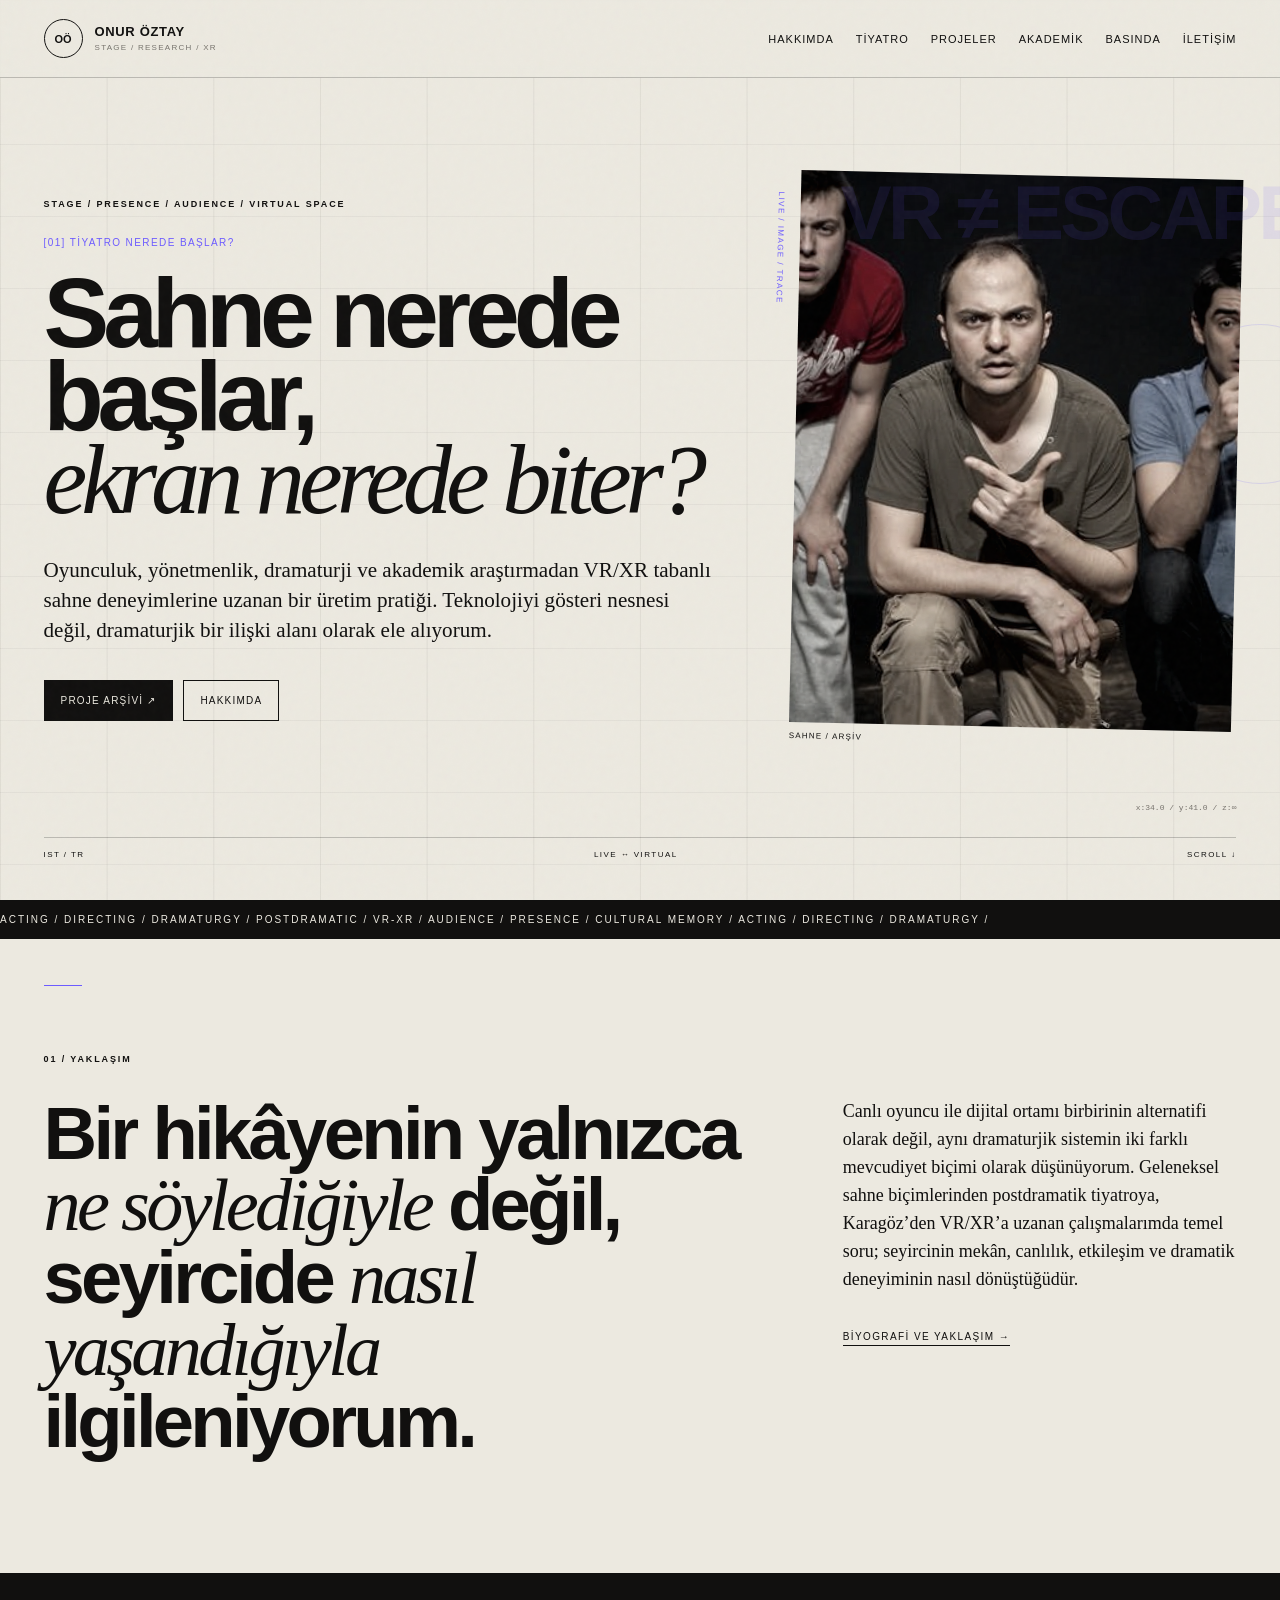
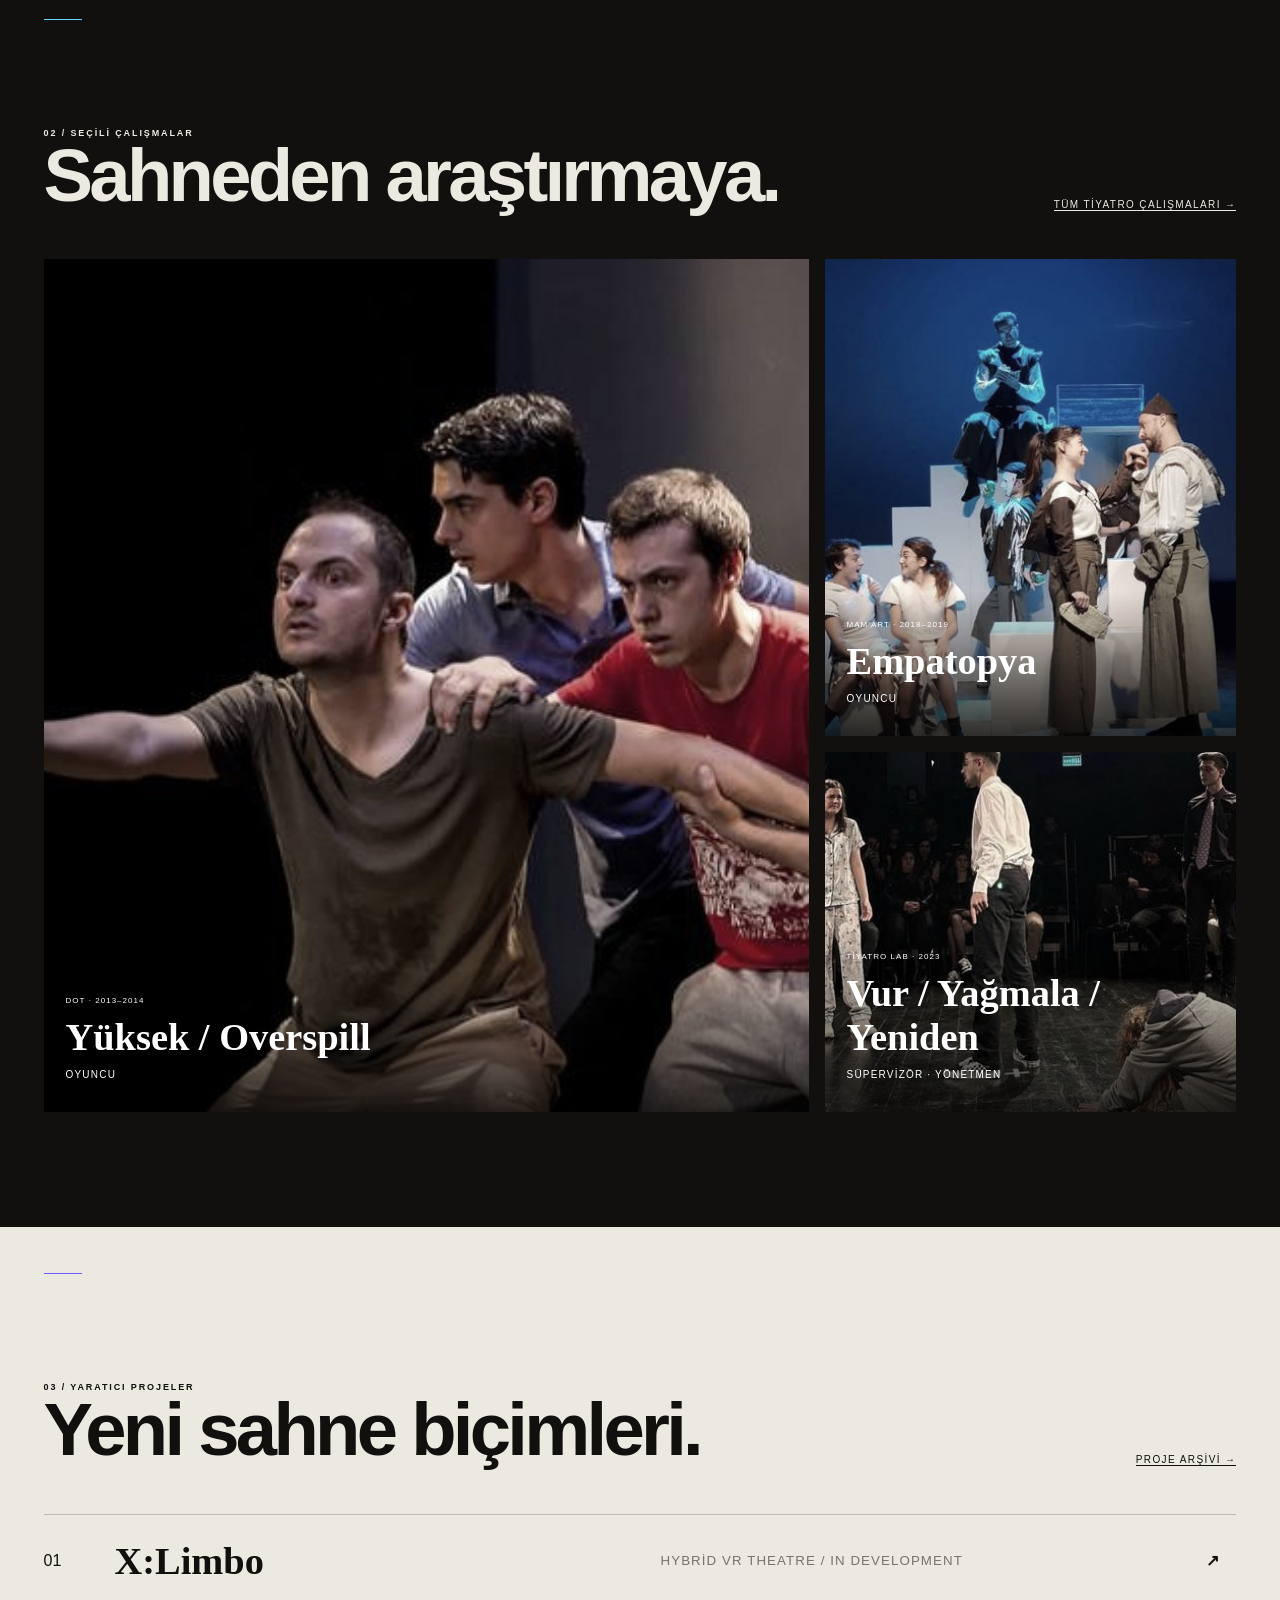
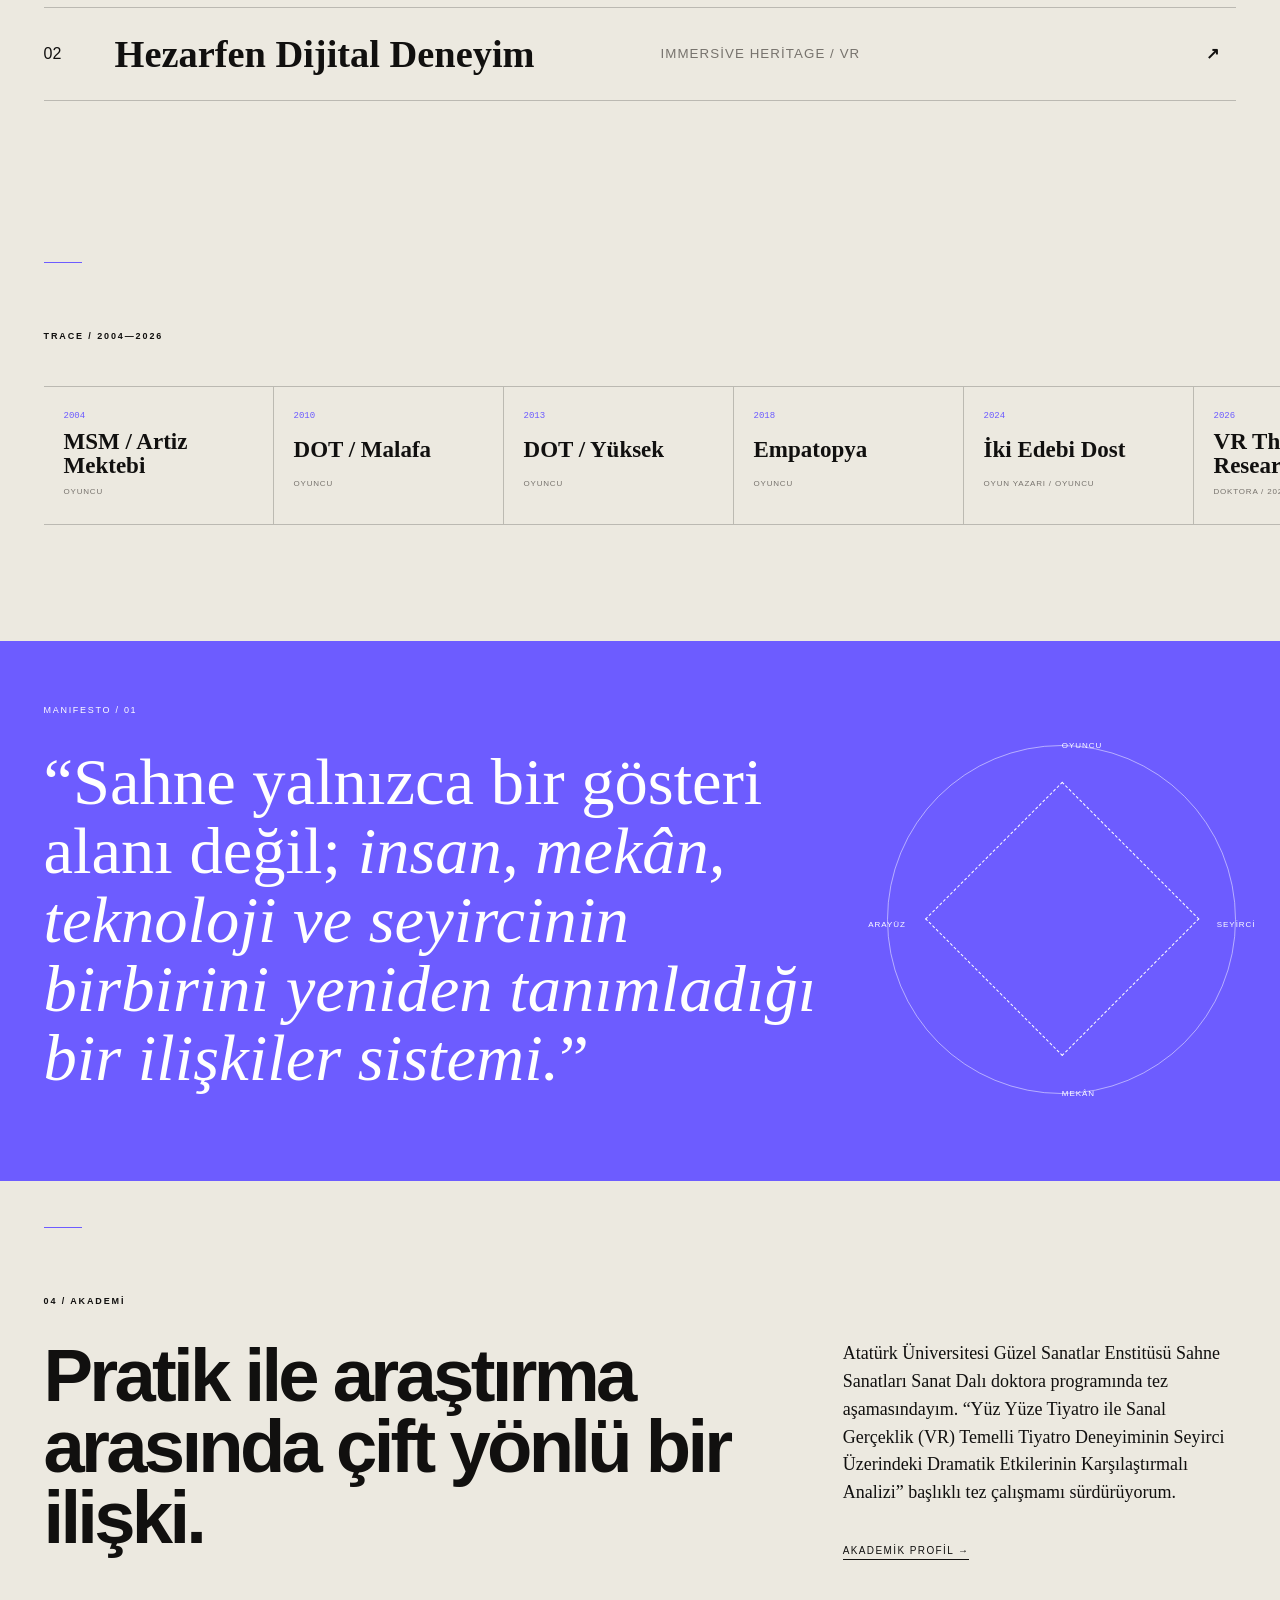
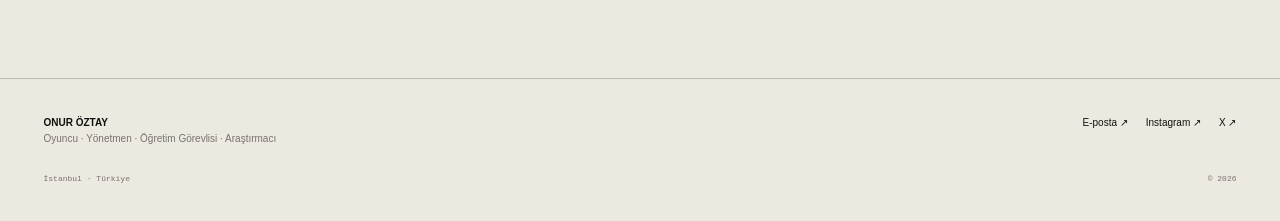
==== commit a26359be: "V9.2.7" ====
--- a/index.html
+++ b/index.html
@@ -404,7 +404,6 @@
   <div class="project-strips">
     <a href="project.html?id=xlimbo"><span>01</span><strong>X:Limbo</strong><small>Hybrid VR Theatre / In development</small><b>↗</b></a>
     <a href="project.html?id=hezarfen"><span>02</span><strong>Hezarfen Dijital Deneyim</strong><small>Immersive Heritage / VR</small><b>↗</b></a>
-    <a href="project.html?id=karagoz"><span>03</span><strong>Karagöz ve Hacivat Avrupa’da</strong><small>Cultural Heritage / EU Project Concept</small><b>↗</b></a>
   </div>
 </section>
 
@@ -498,7 +497,6 @@
   const maps={
     xlimbo:['LIVE BODY','AUDIENCE','VR BODY','Canlı performans ile sanal katmanın aynı anda ürettiği çift mevcudiyet.'],
     hezarfen:['PHYSICAL MOTION','PARTICIPANT','VIRTUAL FLIGHT','Fiziksel hareket, askı/pulley hissi ve sanal uçuş görüntüsünün eşzamanlı dramaturjisi.'],
-    karagoz:['SHADOW','SPECTATOR','EUROPE','Geleneksel gölge oyununun kültürlerarası dolaşım hattı.'],
     karagoz3005:['SCREEN','AUDIENCE / USER','VR SPACE','Perde, gölge ve sanal mekân arasında canlılık ve aracılık karşılaştırması.'],
     tiyatrolab:['TEXT','ACTOR / GROUP','STAGE','Metin, oyuncu ve mekân arasında prova-temelli araştırma düzeni.'],
     mahalle:['PUBLIC SPACE','PARTICIPANT','TEMPORARY EVENT','Kamusal alanın geçici oyun ve performans alanına dönüşümü.'],
